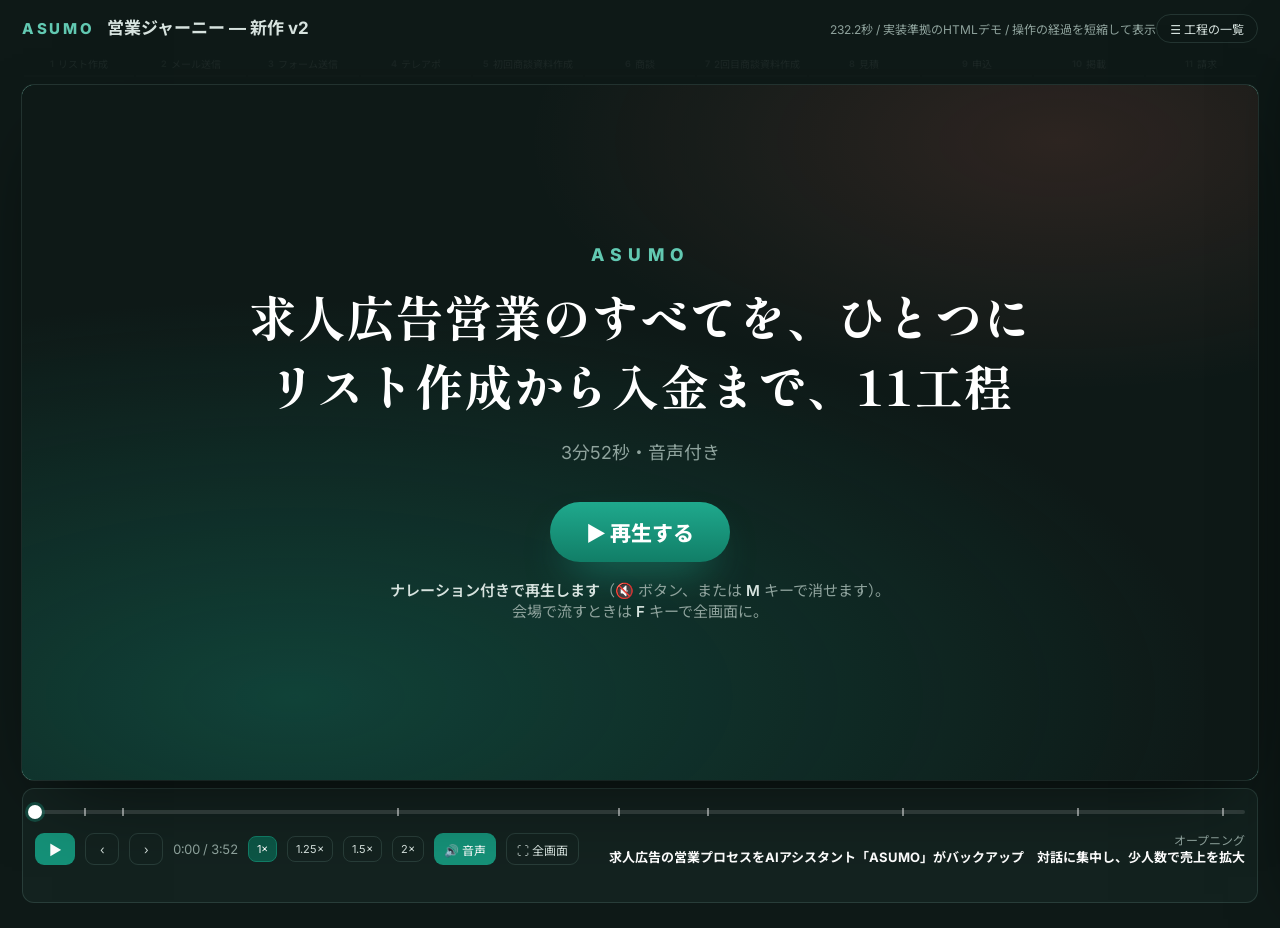
==== index.html @ 3d1498df "feat: 既存版を保全してASUMO動画v2確認版を新規作成" ====
<!doctype html>
<html lang="ja">
<meta charset="utf-8"/>
<meta content="width=device-width,initial-scale=1" name="viewport"/><title>ASUMO 営業ジャーニー — 新作 v2</title>
<link href="https://fonts.googleapis.com" rel="preconnect"/>
<link href="https://fonts.googleapis.com/css2?family=Inter:wght@400;500;600;700;800&amp;family=Noto+Sans+JP:wght@400;500;700;800&amp;family=Shippori+Mincho+B1:wght@800&amp;display=swap" rel="stylesheet"/>
<style>
  /* ============================================================
     ASUMO 営業ジャーニー — 疑似動画（実機UI準拠版）
     アプリ枠は本体 app/globals.css の最終カスケード値をそのまま使う。
     設計サイズ 1440×810（実機スクショと同じ横幅）を表示幅に拡縮する。
     ============================================================ */
  :root{
    --em-900:#0A4739;--em-800:#0C5646;--em-700:#0E6A56;--em-600:#117E67;--em-500:#159178;--em-400:#1FA98D;--em-300:#62C9B2;--em-200:#A8E0D3;--em-100:#D8EFE8;--em-50:#F0F8F5;
    --co-700:#D9503F;--co-500:#FF6F61;--co-400:#FF8878;--co-200:#FFC9C1;--co-50:#FFF3F1;
    --n-0:#fff;--n-25:#FBFCFC;--n-50:#F2F5F5;--n-100:#EBEFEF;--n-200:#DFE5E5;--n-300:#C8D2D1;--n-400:#93A0A0;--n-600:#566360;--n-800:#2A3634;--n-900:#1B2726;
    --bg:var(--n-50);--panel:#fff;--text:var(--n-900);--muted:var(--n-600);--primary:#117E67;--success:#159178;--danger:#E5484D;--warn:#D9822B;--navy:#0C5646;--accent:#FF6F61;
    --hairline:rgba(28,48,44,.09);--hairline-soft:rgba(28,48,44,.055);
    --e1:0 1px 2px rgba(28,48,44,.045),0 4px 12px -6px rgba(28,48,44,.08);
    --theater:#0E1917;--theater-2:#13221F;--theater-line:rgba(168,224,211,.14);--theater-text:#D7E3DF;--theater-muted:#8FA39D;
    --ui:"Inter","Noto Sans JP","Hiragino Kaku Gothic ProN",system-ui,sans-serif;
    --min:"Shippori Mincho B1","Hiragino Mincho ProN","Yu Mincho",serif;
    --ease:cubic-bezier(.22,1,.36,1);
  }
  *{box-sizing:border-box}
  body{margin:0;background:var(--theater);color:var(--theater-text);font-family:var(--ui);font-size:14px;line-height:1.6;-webkit-font-smoothing:antialiased}
  button{font-family:inherit}
  :focus-visible{outline:2px solid var(--em-300);outline-offset:2px}

  /* ---------- page chrome (theater) ---------- */
  .wrap{max-width:1640px;margin:0 auto;padding:14px 22px 26px;display:grid;gap:10px}
  .masthead{display:flex;align-items:center;justify-content:space-between;gap:16px;flex-wrap:wrap}
  .brand{display:flex;align-items:baseline;gap:12px}
  .brand .logo{font-weight:800;letter-spacing:.18em;font-size:15px;color:var(--em-300)}
  .brand h1{margin:0;font-size:17px;font-weight:700;color:var(--theater-text)}
  .masthead .meta{font-size:12px;color:var(--theater-muted)}
  .masthead .meta b{color:var(--theater-text);font-weight:500}
  .player{display:block}
  .stage-wrap{display:grid;gap:8px}
  .ghostbtn{background:transparent;border:1px solid var(--theater-line);color:var(--theater-text);border-radius:999px;padding:5px 13px;font-size:12px;cursor:pointer;font-family:inherit}
  .ghostbtn:hover{background:rgba(255,255,255,.06)}
  .stage{position:relative;aspect-ratio:16/9;background:var(--n-50);border-radius:12px;overflow:hidden;box-shadow:0 30px 80px -30px rgba(0,0,0,.7),0 0 0 1px var(--theater-line)}
  .frame{position:absolute;left:0;top:0;width:1440px;height:810px;transform-origin:0 0;background:var(--n-50);font-size:14px;line-height:1.75;letter-spacing:.008em;color:var(--text)}
  .frame .app{position:absolute;inset:0;display:flex;transition:opacity .5s var(--ease),filter .5s var(--ease)}
  .stage.cinema .app{opacity:0;filter:blur(6px)}

  /* ---------- 工程リボン（演出用・アプリ外） ---------- */
  .ribbon{display:flex;gap:2px;padding:0 2px;opacity:.62;transition:opacity .6s var(--ease)}
  .ribbon.dim{opacity:.1}
  .ribbon .step{flex:1 1 0;display:flex;align-items:center;justify-content:center;gap:4px;font-size:10px;color:var(--theater-muted);border-bottom:2px solid var(--theater-line);padding:3px 0;white-space:nowrap;overflow:hidden;transition:color .4s,border-color .4s}
  .ribbon .step i{font-style:normal;font-weight:700;font-size:9px;opacity:.7}
  .ribbon .step.done{color:var(--em-200);border-color:var(--em-400)}
  .ribbon .step.now{color:#fff;border-color:var(--co-500);font-weight:700}
  .ribbon .step.now i{color:var(--co-200);opacity:1}

  /* ---------- Sidebar（本体 .sidebar 相当） ---------- */
  .sidebar{width:248px;flex:none;height:810px;overflow:hidden;color:rgba(255,255,255,.88);background:linear-gradient(168deg,var(--em-400) 0%,var(--em-500) 44%,var(--em-700) 100%);padding-bottom:24px}
  .sb-brand{display:flex;align-items:center;gap:10px;padding:18px 18px 14px;background:var(--em-400);border-bottom:1px solid rgba(255,255,255,.18);box-shadow:0 8px 16px -12px rgba(10,71,57,.6)}
  .sb-logo{width:34px;height:34px;border-radius:11px;display:inline-flex;align-items:center;justify-content:center;background:rgba(255,255,255,.22);color:#fff;font-size:17px;box-shadow:inset 0 1px 0 rgba(255,255,255,.4)}
  .sb-title{font-size:14px;font-weight:800;letter-spacing:.07em;color:#fff}
  .sb-collapse{margin-left:auto;width:24px;height:24px;border-radius:6px;background:rgba(255,255,255,.2);color:#fff;font-size:14px;display:grid;place-items:center}
  .sb-user-box{display:flex;flex-direction:column;gap:4px;padding:8px 14px 4px;color:#fff}
  .sb-user-row{display:flex;align-items:center;gap:6px}
  .sb-user-sel{flex:1;background:rgba(255,255,255,.18);color:#fff;border-radius:6px;padding:4px 6px;font-size:12px;display:flex;justify-content:space-between}
  .sb-role{font-size:9.5px;font-weight:700;padding:2px 6px;border-radius:999px;background:rgba(255,255,255,.22);color:#fff}
  .sb-role.manager{background:var(--co-500)}
  .sb-user-mail{font-size:10.5px;color:rgba(255,255,255,.8);opacity:.85;display:flex;align-items:center;gap:5px;white-space:nowrap;overflow:hidden;text-overflow:ellipsis}
  .sb-user-dot{width:6px;height:6px;border-radius:999px;background:#fff;box-shadow:0 0 8px rgba(255,255,255,.8);flex:none}
  .sb-nav{padding:8px 10px}
  .sb-cat{display:flex;align-items:center;gap:8px;margin:14px 10px 2px;font-size:10px;font-weight:800;letter-spacing:.18em;color:#8ea6c6}
  .sb-cat::after{content:"";flex:1;height:1px;background:rgba(255,255,255,.12)}
  .sb-group-title{display:flex;align-items:center;gap:6px;padding:8px 10px 5px;font-size:9.5px;letter-spacing:.2em;color:rgba(255,255,255,.55);font-weight:700}
  .sb-item{display:flex;align-items:center;gap:11px;padding:9px 12px;border-radius:10px;font-size:12.5px;font-weight:500;color:rgba(255,255,255,.9);transition:background .25s,color .25s}
  .sb-item.active{background:#fff;color:var(--em-700);font-weight:700;box-shadow:0 5px 14px -7px rgba(10,71,57,.4)}
  .sb-ico{width:20px;height:20px;display:inline-flex;align-items:center;justify-content:center;color:rgba(255,255,255,.92)}
  .sb-ico svg{width:18px;height:18px;display:block}
  .sb-item.active .sb-ico{color:var(--em-500)}
  .sb-label{flex:1;white-space:nowrap}
  .sb-step{min-width:17px;height:17px;padding:0 4px;border-radius:999px;display:inline-flex;align-items:center;justify-content:center;font-size:9.5px;font-weight:700;background:rgba(255,255,255,.2);color:#fff}
  .sb-item.active .sb-step{background:var(--co-50);color:var(--co-700)}

  /* ---------- main / container ---------- */
  .app-main{flex:1;min-width:0;position:relative;overflow:hidden;height:810px}
  .container{max-width:1200px;margin:0 auto;padding:26px 16px 60px}
  .scene{position:absolute;inset:0;opacity:0;pointer-events:none;transform:scale(1.012);transition:opacity .6s var(--ease),transform .9s var(--ease)}
  .scene.on{opacity:1;transform:none}
  .scene .page{will-change:transform;transition:transform .15s linear}
  .cue{opacity:0;transform:translateY(5px);transition:opacity .4s var(--ease),transform .4s var(--ease)}
  .cue.in{opacity:1;transform:none}
  .cue.gone{opacity:0;transform:translateY(-4px)}
  .show{display:none!important}.show.in{display:revert!important}

  .page-head{margin:4px 0 16px;position:relative;padding-bottom:12px}
  .page-head h1{font-size:24px;font-weight:800;letter-spacing:-.03em;line-height:1.35;color:var(--n-900);margin:0 0 4px}
  .page-head .meta{font-size:12px;color:var(--muted)}
  .page-head::after{content:"";position:absolute;left:0;bottom:0;width:36px;height:3px;border-radius:3px;background:linear-gradient(90deg,var(--em-500),var(--co-500))}
  .flow-strip{display:flex;align-items:center;gap:10px;margin-top:8px;padding:6px 10px;font-size:12px;background:linear-gradient(120deg,var(--em-50),var(--n-0));border-radius:14px;box-shadow:var(--e1)}
  .flow-pos{color:var(--em-700);font-weight:700}.flow-pos b{font-size:14px}.flow-tot{color:var(--muted);font-weight:600}
  .flow-links{margin-left:auto;display:inline-flex;gap:8px}
  .flow-link{padding:4px 10px;border-radius:999px;background:#fff;border:1px solid var(--n-200);color:var(--em-700);font-weight:600}
  .flow-link.next{background:var(--em-500);border-color:transparent;color:#fff;box-shadow:0 3px 9px -4px rgba(21,145,120,.4)}
  .flow-link.disabled{background:transparent;border-color:transparent;color:var(--muted);font-weight:500}
  .page-head.fit{display:flex;flex-wrap:wrap;align-items:baseline;gap:2px 12px;margin:0 0 8px}
  .page-head.fit h1{margin:0}.page-head.fit .flow-strip{flex:1 1 auto;margin:0 0 0 auto;padding:3px 10px}

  .panel{background:#fff;border-radius:18px;padding:22px;margin-bottom:16px;box-shadow:var(--e1);position:relative}
  .panel.p0{padding:0;overflow:hidden}
  .panel.disabled{opacity:.45}
  .panel h2{font-size:15px;font-weight:700;margin:0 0 12px;padding:8px 12px;color:var(--navy);background:linear-gradient(90deg,#dde9f4 0%,#e9f1f8 45%,#f7fafd 100%);border-left:4px solid var(--navy);border-radius:4px;position:relative}
  .panel h2::before{content:"";position:absolute;left:-22px;top:.35em;width:3px;height:1.15em;background:linear-gradient(180deg,var(--em-400),var(--em-600));border-radius:0 3px 3px 0}
  .panel h3{font-size:13px;font-weight:700;margin:0 0 10px;padding:6px 10px;color:var(--navy);background:#eef4fa;border-left:3px solid var(--navy);border-radius:3px}
  .panel-step{display:inline-flex;align-items:center;justify-content:center;width:20px;height:20px;margin-right:7px;border-radius:999px;background:var(--navy);color:#fff;font-size:11px;font-weight:800}
  .h2row{display:flex;align-items:center;gap:10px}.h2row h2{flex:1;margin-bottom:0}
  .row{display:flex;gap:10px;flex-wrap:wrap;align-items:center}
  .field{margin-bottom:12px}
  label{font-size:12px;color:var(--n-600);display:block;margin-bottom:3px;font-weight:600;letter-spacing:.015em}
  /* .sel は「セレクトボックスの見た目」。表の選択行も class="sel" を使うため、
     tr を外さないと display:flex が行に当たり、表組みが崩れて列が縦書きになる。
     行の強調は下の .tbl tr.sel td が持っている。 */
  .inp,.sel:not(tr),.ta{font-size:13px;padding:9px 12px;border-radius:10px;background:var(--n-50);color:var(--text);box-shadow:inset 0 0 0 1px var(--hairline);min-height:38px;display:flex;align-items:center;gap:6px}
  .sel:not(tr)::after{content:"⌄";margin-left:auto;color:var(--n-600);font-size:14px;line-height:1}
  .ta{align-items:flex-start;white-space:pre-wrap;line-height:1.6}
  .ph{color:var(--n-400)}
  .btn{display:inline-flex;align-items:center;gap:6px;border-radius:10px;padding:9px 17px;font-size:13px;font-weight:700;letter-spacing:.02em;line-height:1.45;background:linear-gradient(180deg,#1FA98D 0%,#159178 100%);color:#fff;box-shadow:0 2px 5px -2px rgba(21,145,120,.35),inset 0 1px 0 rgba(255,255,255,.2);position:relative;white-space:nowrap;border:1px solid transparent;transition:transform .2s}
  .btn.secondary{background:#fff;color:var(--n-800);border-color:var(--n-200);box-shadow:var(--e1)}
  .btn.success{background:linear-gradient(180deg,var(--em-400),var(--em-500))}
  .btn.danger{background:linear-gradient(180deg,#F05B60,#E5484D)}
  .btn.sm{padding:6px 12px;font-size:12px;border-radius:8px}
  .btn.click{transform:scale(.97)}
  .btn.click::after{content:"";position:absolute;inset:-6px;border-radius:14px;border:2px solid var(--co-500);animation:ring .6s var(--ease) forwards}
  @keyframes ring{from{opacity:1;transform:scale(.92)}to{opacity:0;transform:scale(1.12)}}
  /* このファイルには DOCTYPE が無く、ブラウザは quirks モードで描画する。
     quirks では <table> が祖先の color / font-family を継承しないため、表の文字だけが
     body（＝プレイヤーの暗色）の色 #D7E3DF になり、白いパネルの上でほぼ読めなかった。
     DOCTYPE を足すと寸法の詰め方が全部変わるので、表側で明示的に受け直す。 */
  .tbl{width:100%;border-collapse:collapse;font-size:12.5px;color:var(--text);font-family:inherit}
  .tbl th,.tbl td{border-bottom:1px solid var(--hairline-soft);padding:11px 13px;text-align:left;vertical-align:top}
  .tbl th{font-size:10.5px;font-weight:700;letter-spacing:.1em;color:var(--n-400);background:rgba(251,252,252,.88);box-shadow:inset 0 -1px 0 var(--hairline)}
  .tbl tr.sel td{background:var(--em-100);box-shadow:inset 3px 0 0 var(--em-500)}
  .tbl .r{text-align:right}
  /* 実画面(app/globals.css)の .tbl-scroll と同じ。対象は数百〜数千社あるので、
     表だけを枠内で切って右のパネルを押し出さない。見出しは sticky で残る。 */
  .tbl-scroll{max-height:420px;overflow:hidden;border:1px solid var(--n-200);border-radius:8px}
  .tbl-scroll .tbl th{box-shadow:inset 0 -1px 0 var(--n-200)}
  /* 行の登場演出は透明度だけにする。tr に transform が載ると、overflow を持つ
     この枠の中では行が包含ブロックになり、表のレイアウトが崩れて縦書きになる。 */
  .tbl-scroll tr.cue{transform:none}
  .tbl a{color:var(--em-700);text-decoration:none}
  .pill{display:inline-block;padding:3px 12px;border-radius:999px;font-size:11px;font-weight:600;letter-spacing:.02em;white-space:nowrap}
  .pill.pending{background:#FEF4E8;color:var(--warn)}.pill.in_progress{background:var(--em-50);color:var(--em-700)}.pill.done{background:var(--em-100);color:var(--em-800)}.pill.skip{background:var(--n-100);color:var(--n-600)}.pill.error{background:#FDECEC;color:var(--danger)}.pill.am{background:var(--co-50);color:var(--co-700)}.pill.pm{background:var(--em-50);color:var(--em-700)}
  .banner{border-radius:14px;padding:13px 17px;margin-bottom:14px;font-size:13px;box-shadow:var(--e1)}
  .banner.info{background:var(--em-50);color:var(--em-800)}.banner.ok{background:var(--em-100);color:var(--em-900)}.banner.warn{background:#FEF4E8;color:#9A5B12}.banner.error{background:#FDECEC;color:#B4262B}
  .tabs{display:flex;gap:2px;border-bottom:1px solid var(--hairline);margin-bottom:14px}
  .tab{padding:9px 16px;font-size:13px;font-weight:600;color:var(--muted);position:relative;border-radius:10px 10px 0 0}
  .tab.active{color:var(--em-800)}.tab.active::after{content:"";position:absolute;left:12px;right:12px;bottom:-1px;height:3px;border-radius:3px;background:linear-gradient(90deg,var(--em-400),var(--em-300))}
  .grid{display:grid;grid-template-columns:repeat(auto-fit,minmax(230px,1fr));gap:14px;margin-bottom:16px}
  .grid2{display:grid;grid-template-columns:1fr 1fr;gap:10px}.grid3{display:grid;grid-template-columns:1fr 1fr 1fr;gap:12px}
  .iss-card{background:#fff;border-left:4px solid var(--navy);border-radius:14px;padding:14px 16px;box-shadow:var(--e1)}
  .iss-title{font-size:12px;color:var(--muted)}.iss-num{font-size:26px;font-weight:800;color:var(--navy);font-variant-numeric:tabular-nums;line-height:1.2}.iss-num span{font-size:12px;color:var(--muted);font-weight:500}
  .small{font-size:12px}.muted{color:var(--muted)}.tiny{font-size:11.5px}.mono{font-family:ui-monospace,SFMono-Regular,Menlo,monospace;font-size:12px}.tnum{font-variant-numeric:tabular-nums}
  .scope{display:inline-flex;gap:8px;font-size:12px;align-items:center}
  .radio{width:12px;height:12px;border-radius:50%;border:1.5px solid var(--n-400);display:inline-block;vertical-align:-1px;margin-right:3px}.radio.on{border:4px solid var(--em-600)}
  .chk{width:13px;height:13px;border-radius:3px;border:1.5px solid var(--n-400);display:inline-block;vertical-align:-2px;margin-right:4px;background:#fff}.chk.on{background:var(--em-600);border-color:var(--em-600);position:relative}.chk.on::after{content:"✓";color:#fff;font-size:9px;position:absolute;left:2px;top:-3px}
  .type::after{content:"";display:inline-block;width:1px;height:1em;background:var(--em-600);margin-left:1px;vertical-align:-2px;animation:blink 1s steps(1) infinite}.type.done::after{display:none}
  @keyframes blink{50%{opacity:0}}
  .toast{position:absolute;top:16px;left:50%;transform:translateX(-50%);z-index:20;width:min(680px,90%)}
  .toast .banner{box-shadow:0 8px 24px rgba(0,0,0,.18);font-size:14px;padding:12px 16px;margin:0}
  .empty-hint-link{color:var(--em-700);font-weight:700}
  /* FilterShell（app/components/filters.tsx）の行・チップ */
  .flt-row{display:flex;align-items:center;gap:8px;flex-wrap:wrap;padding:9px 0;border-bottom:1px dashed var(--n-200);font-size:12.5px}
  .flt-row:last-of-type{border-bottom:0}
  .flt-lab{font-weight:700;margin-right:4px}
  .flt-chip{display:inline-flex;align-items:center;gap:4px;padding:4px 12px;border-radius:999px;border:1px solid var(--n-200);background:#fff;font-size:12.5px;font-weight:700}
  .flt-chip .muted{font-weight:500}
  .flt-chip.on{background:var(--em-100);border-color:var(--em-300);color:var(--em-800)}

  /* ---------- テレアポ cockpit（本体 .tcpit 相当） ---------- */
  .teleapo-rail{display:flex;flex-wrap:wrap;gap:8px;margin-bottom:10px;align-items:center}
  .rail-panel{background:#fff;border-radius:18px;padding:9px 14px;box-shadow:var(--e1);flex:1 1 360px;font-size:13px;font-weight:700;display:flex;align-items:center;gap:8px}
  .rail-panel.open{flex:1 1 100%;display:block}
  .rail-panel.hot{box-shadow:0 0 0 1.5px var(--co-200),var(--e1)}
  .teleapo-tools{display:flex;flex-wrap:wrap;gap:6px 20px;margin:8px 0 10px;font-size:12px;align-items:center;font-weight:500}
  .listbox{border:1px solid var(--n-200);border-radius:8px;overflow:hidden}
  .tcpit{--panel-2:#f7f9fc;--panel-3:#eef2f8;--border:#e2e6ee;--border-strong:#cdd4e2;--muted-2:#8b93a3;--tprimary:#2563eb;--tsuccess:#059669;--tdanger:#dc2626;--tnavy:#003566;--taccent:#ff6b35;font-size:13px;color:#1e2430}
  .tcpit .app-shell{border-radius:14px;border:1px solid var(--border);box-shadow:0 1px 2px rgba(16,32,64,.06),0 10px 26px rgba(16,32,64,.07);overflow:hidden;background:#fff}
  .app-bar{padding:9px 14px;background:var(--panel-2);font-size:12px;color:var(--muted-2);display:flex;align-items:center;gap:8px}
  .app-bar .dot{width:9px;height:9px;border-radius:50%;background:var(--border-strong)}
  .app-bar .path{margin-left:6px}.app-bar .modehint{margin-left:auto}
  .switch{display:inline-flex;background:var(--panel-3);padding:3px;border-radius:999px;gap:2px}
  .switch span{padding:4px 12px;border-radius:999px;font-weight:700;font-size:12px;color:var(--muted-2)}
  .switch span.on{background:#fff;color:var(--tnavy);box-shadow:0 1px 3px rgba(16,32,64,.15)}
  .app-body{padding:12px}
  /* 企業ごとの切り口は、中央の列を十分に確保して1画面で読めるようにする。 */
  .cockpit{display:grid;grid-template-columns:270px minmax(0,1fr) 310px;gap:12px;align-items:start}
  .blk{border-radius:11px;border:1px solid var(--border);background:#fff;overflow:hidden}
  .blk.in{background:color-mix(in srgb,var(--taccent) 5%,#fff);border-color:color-mix(in srgb,var(--taccent) 22%,#fff)}
  .blk-h{display:flex;align-items:center;gap:8px;padding:9px 11px;font-size:11.5px;font-weight:700;text-transform:uppercase;letter-spacing:.03em;border-bottom:1px solid var(--border)}
  .blk-h .rail{width:4px;height:14px;background:var(--tnavy);border-radius:2px}.blk.in .blk-h .rail{background:var(--taccent)}
  .blk-h .sp{margin-left:auto;font-weight:500;color:var(--muted-2);text-transform:none;letter-spacing:0}
  .blk-b{padding:11px}
  .co-name h3{margin:0;font-size:17px;font-weight:800;display:inline}
  .linkbtn{color:var(--em-700);font-weight:600;font-size:11.5px;background:none;border:1px solid var(--border);border-radius:6px;padding:1px 6px}
  .cat-pill{display:inline-block;padding:2px 9px;border-radius:999px;font-size:11px;font-weight:700;background:#e6eef6;color:var(--tnavy);margin:2px 3px 2px 0}
  .cat-pill.sub{background:var(--panel-3);color:#1e2430;font-weight:500}
  .co-person{margin:8px 0;padding:8px 10px;background:var(--panel-2);border-left:3px solid var(--tnavy);border-radius:0 7px 7px 0;font-size:12px;display:grid;grid-template-columns:auto 1fr;gap:2px 10px;align-items:baseline}
  .co-person .who{font-size:22px;font-weight:800}
  .hotset{display:flex;flex-wrap:wrap;gap:4px;margin:6px 0}
  .hot{border:1px solid #f4c9a8;background:#fff6ee;color:#b45309;border-radius:999px;padding:2px 9px;font-size:11px;font-weight:700}
  .dial-row{display:flex;flex-wrap:wrap;align-items:center;gap:6px;margin-top:8px}
  .dial-num{font-size:15px;font-weight:700;font-variant-numeric:tabular-nums}
  .btn.call{background:linear-gradient(180deg,var(--co-400),var(--co-500));box-shadow:0 8px 22px -10px rgba(255,111,97,.28);padding:7px 12px;font-size:12.5px}
  .tabbar{display:flex;gap:2px;background:var(--panel-2);border-bottom:1px solid var(--border);padding:0 6px;overflow-x:auto;overflow-y:hidden;scrollbar-width:none}
  .tabbar .t{padding:8px 10px;font-size:12px;font-weight:700;color:var(--muted-2);border-bottom:2px solid transparent;white-space:nowrap;display:flex;gap:4px;align-items:center}
  .tabbar .t.on{color:var(--tnavy);border-color:var(--tnavy)}
  .tabbar .n{background:var(--panel-3);border-radius:999px;padding:0 6px;font-size:10px}
  .tab-panel{padding:11px}
  .tab-sub{font-size:11px;color:var(--muted-2);display:flex;gap:8px;align-items:center;margin-bottom:8px}.tab-sub .sp{margin-left:auto}
  .badge-src{font-size:10.5px;font-weight:700;padding:2px 8px;border-radius:999px;background:var(--panel-3)}.badge-src.intent-on{background:#e6eef6;color:var(--tnavy)}
  .rs-hook{background:var(--em-50);border-left:3px solid var(--em-500);border-radius:0 7px 7px 0;padding:8px 10px;margin-bottom:10px}
  .rs-hook-h{font-size:11px;font-weight:700;color:var(--em-800);display:flex;justify-content:space-between}
  .rs-sec{margin-top:10px}.rs-sec-h{font-size:11px;font-weight:700;color:var(--muted-2);letter-spacing:.04em;display:flex;gap:8px;margin-bottom:4px}.rs-sec-h .sp{margin-left:auto;font-weight:500}
  .recruit-grid{display:grid;grid-template-columns:1fr 1fr;gap:6px;font-size:11.5px}
  .recruit-item{background:var(--panel-2);border-radius:7px;padding:6px 8px}
  .recruit-item .l{font-size:10px;color:var(--muted-2);display:flex;gap:4px;align-items:center}
  .recruit-mark{font-size:10px;padding:0 6px;border-radius:999px;font-weight:700}
  .recruit-mark-ok{background:#dcfce7;color:#15803d}.recruit-mark-est{background:#fef3c7;color:#a16207}.recruit-mark-na{background:#fee2e2;color:#b91c1c}
  .rs-issues{margin:0;padding-left:18px;font-size:12px}
  .intent-why{background:var(--panel-2);border-left:3px solid var(--tnavy);border-radius:0 7px 7px 0;padding:8px 10px;margin:8px 0;font-size:12px}
  .iw-inf{color:#b45309;font-weight:700;font-size:11px}
  .phase{margin:10px 0}.phase .ph-h{font-size:11px;font-weight:700;color:var(--tnavy);display:flex;gap:6px;align-items:center}
  .ph-mark{font-size:10px;background:#e6eef6;color:var(--tnavy);border-radius:999px;padding:0 6px}
  .phase .sc{font-size:12.5px;line-height:1.6;margin-top:2px}
  .sc-intent{border-left:3px solid var(--tnavy);padding-left:8px}
  .f label{font-size:11px;color:var(--muted-2);font-weight:600;margin-bottom:2px}
  .memo-big .ta{min-height:120px;font-size:13px;line-height:1.55;background:#fff;box-shadow:inset 0 0 0 1px var(--border)}
  .auto{border:1px dashed color-mix(in srgb,var(--tprimary) 45%,#fff);background:color-mix(in srgb,var(--tprimary) 6%,#fff);border-radius:9px;padding:8px 10px;margin:8px 0}
  .auto-h{font-size:11px;font-weight:700;color:var(--tprimary);display:flex;gap:8px;align-items:center}
  .auto-h .live{color:var(--tsuccess);font-weight:500;margin-left:auto}.auto-h .live::before{content:"";display:inline-block;width:6px;height:6px;border-radius:50%;background:var(--tsuccess);margin-right:4px}
  .kv2{display:grid;grid-template-columns:auto 1fr;gap:1px 10px;font-size:12px;margin:6px 0 0}.kv2 dt{color:var(--muted-2)}.kv2 dd{margin:0;font-weight:500}
  .note{font-size:11px;color:var(--muted-2);margin-top:4px}
  .seclab{font-size:10.5px;font-weight:700;color:var(--muted-2);text-transform:uppercase;letter-spacing:.04em;margin:10px 0 4px}.seclab span{font-weight:400;text-transform:none}
  .pickset{display:flex;flex-wrap:wrap;gap:5px}
  .pick{font-size:11.5px;padding:2px 9px;border-radius:999px;border:1px solid var(--border-strong);background:#fff;transition:all .25s}
  .pick::before{content:"☐ "}.pick.on::before{content:"☑ "}
  .pick.on{background:color-mix(in srgb,var(--taccent) 14%,#fff);border-color:color-mix(in srgb,var(--taccent) 50%,#fff);color:#b4441f;font-weight:700}
  .in-foot{padding-top:8px;margin-top:6px;border-top:1px solid var(--border)}
  .results{display:grid;grid-template-columns:repeat(3,1fr);gap:6px}
  .res{font-size:12px;font-weight:600;border-radius:8px;padding:8px 6px;text-align:center;border:1px solid var(--border-strong);background:#fff;color:#1e2430;position:relative;transition:transform .2s}
  .res.win{color:var(--tsuccess);border-color:var(--tsuccess);background:color-mix(in srgb,var(--tsuccess) 12%,#fff);font-weight:700}
  .res.neg{color:var(--tdanger);border-color:color-mix(in srgb,var(--tdanger) 40%,#fff)}
  .res.keep{color:var(--tprimary);border-color:color-mix(in srgb,var(--tprimary) 45%,#fff);background:color-mix(in srgb,var(--tprimary) 8%,#fff)}
  .res.click{transform:scale(.96)}.res.click::after{content:"";position:absolute;inset:-5px;border-radius:12px;border:2px solid var(--co-500);animation:ring .6s var(--ease) forwards}
  .hear-sec{margin-top:10px}.hear-sec .hh{font-size:11.5px;font-weight:700}.hear-sec .hs{font-size:10.5px;color:var(--muted-2);margin-bottom:6px}
  .hf{margin-bottom:6px}.hf label{font-size:11px;color:var(--muted-2);font-weight:600}.hf .rq{color:var(--tdanger)}
  .hf .v{font-size:12.5px;background:#fff;box-shadow:inset 0 0 0 1px var(--border);border-radius:7px;padding:5px 8px;min-height:28px}
  .fhint{font-size:10.5px;color:var(--muted-2)}
  .savebar{display:flex;gap:6px;flex-wrap:wrap;align-items:center;margin-top:8px}
  .callcount{position:absolute;right:16px;bottom:16px;background:#fff;border-radius:999px;padding:7px 13px;box-shadow:0 4px 14px rgba(16,32,64,.16);font-size:12px;display:flex;gap:8px;align-items:center;z-index:5}
  .callcount .v{font-size:16px;font-weight:800;font-variant-numeric:tabular-nums}.callcount .v.ok{color:var(--tsuccess)}

  /* ---------- minutes2 ---------- */
  .m2-live{border-left:4px solid var(--accent)}.m2-live.on{border-left-color:var(--danger);background:#fffafa}
  .m2-live-head{display:flex;align-items:center;gap:10px;flex-wrap:wrap}
  .m2-live-title{font-size:15px;font-weight:700;margin:0}
  .m2-dot{width:10px;height:10px;border-radius:50%;background:var(--danger);animation:blink 1.2s steps(1) infinite}
  .m2-elapsed{font-size:22px;font-weight:800;font-variant-numeric:tabular-nums}
  .m2-meters{display:grid;grid-template-columns:64px 1fr;gap:4px 8px;max-width:420px;margin:10px 0;font-size:12px;align-items:center}
  .m2-meter{height:8px;border-radius:999px;background:var(--n-100);overflow:hidden}.m2-meter i{display:block;height:100%;background:var(--success);width:0}
  .m2-tx{max-height:120px;overflow:hidden;background:var(--n-25);border-radius:10px;padding:8px 10px;font-size:12px;margin-top:8px}
  .m2-line{display:flex;gap:8px;padding:2px 0}.m2-who{font-weight:700;flex:none;width:32px}.m2-who.us{color:var(--em-700)}.m2-who.them{color:#b45309}
  .m2-stats{display:grid;grid-template-columns:repeat(4,1fr);gap:14px;margin-bottom:16px}
  .m2-stat{background:#fff;border-radius:14px;padding:12px 14px;box-shadow:var(--e1);border-top:3px solid transparent}
  .m2-stat.todo{border-top-color:var(--warn)}.m2-stat.done{border-top-color:var(--em-500)}
  .m2-stat-num{font-size:22px;font-weight:800}.m2-stat-name{font-size:12px;color:var(--muted)}
  .m2-split{display:grid;grid-template-columns:1fr 1.25fr;gap:16px;align-items:start}
  .m2-group-head{display:flex;align-items:center;gap:6px;font-weight:700;font-size:13px;margin:6px 0}
  .badge{display:inline-flex;align-items:center;justify-content:center;min-width:22px;height:22px;padding:0 7px;border-radius:999px;font-size:11.5px;font-weight:700;color:#fff;background:linear-gradient(180deg,var(--em-400),var(--em-500))}
  .m2-item{display:grid;grid-template-columns:70px 1fr auto;gap:8px;padding:8px 10px;border-radius:10px;font-size:12.5px;align-items:center}
  .m2-item.sel{background:var(--em-50);box-shadow:inset 3px 0 0 var(--em-500)}
  .m2-item-co{font-weight:700}.m2-item-sub{font-size:11px;color:var(--muted)}
  .m2-detail-head{display:flex;align-items:center;gap:8px;flex-wrap:wrap}.m2-detail-co{font-size:16px;font-weight:800;margin:0}
  .m2-meta{font-size:11.5px;color:var(--muted);margin:4px 0 10px}
  .m2-sec{margin-top:10px}.m2-sec h3{font-size:12px;font-weight:700;color:var(--muted);letter-spacing:.04em;background:none;border:0;padding:0;margin:0 0 4px}
  .m2-sec ul{margin:0;padding-left:16px;font-size:13px}.m2-sec li{margin:2px 0}
  .m2-ev{font-size:10px;background:#eff6ff;color:#2563eb;border-radius:4px;padding:0 5px;margin-left:4px;font-family:var(--ui)}
  /* company360 */
  .cmp-head{background:linear-gradient(90deg,var(--em-800),var(--em-900));color:#fff;border-radius:14px;padding:16px 20px;display:flex;align-items:center;gap:10px;margin-bottom:16px;box-shadow:var(--e1)}
  .cmp-head-name{font-size:18px;font-weight:800;margin-right:6px}
  .cmp-chip{background:rgba(255,255,255,.16);border-radius:999px;padding:3px 10px;font-size:12px;font-weight:600}
  .pipe{display:flex;gap:4px;flex-wrap:wrap;margin:8px 0}
  .pipe-step{flex:1 1 0;min-width:52px;border-radius:8px;padding:5px 4px;text-align:center;font-size:10px;background:var(--n-100);color:var(--n-600);transition:background .3s,color .3s}
  .pipe-step .pipe-no{font-weight:800;font-size:11px;display:block}
  .pipe-step.done{background:var(--em-100);color:var(--em-800)}
  .pipe-step.now{background:var(--co-50);color:var(--co-700)}
  /* opening / ending */
  .scene.full{inset:0;left:0}
  .cinema-bg{position:absolute;inset:0;background:radial-gradient(120% 90% at 20% 90%,rgba(21,145,120,.35),transparent 60%),radial-gradient(70% 60% at 85% 10%,rgba(255,111,97,.14),transparent 60%),var(--theater)}
  .op{position:absolute;inset:0;padding:8% 9% 24%;display:flex;flex-direction:column;justify-content:center;gap:18px;color:var(--theater-text)}
  .op .eyebrow{font-size:14px;letter-spacing:.24em;color:var(--em-300);font-weight:500}
  .op .thesis{font-family:var(--min);font-weight:800;font-size:52px;line-height:1.35;color:#fff;margin:0;text-wrap:balance}
  .op .thesis em{font-style:normal;color:var(--em-300)}
  .op .persona{display:flex;align-items:center;gap:14px;margin-top:8px}
  .op .persona .av{width:46px;height:46px;border-radius:50%;background:var(--em-200);color:var(--em-900);font-weight:900;display:grid;place-items:center;font-size:18px}
  .op .persona .who{font-size:15px;line-height:1.5}.op .persona .who b{font-size:18px;color:#fff}.op .persona .who span{color:var(--theater-muted)}
  .op .logo{position:absolute;right:9%;top:12%;font-weight:800;letter-spacing:.3em;font-size:18px;color:var(--em-300)}
  .op .chapters{display:flex;gap:8px;flex-wrap:wrap;margin-top:10px}.op .chapters span{font-size:13px;padding:3px 11px;border:1px solid var(--theater-line);border-radius:999px;color:var(--theater-muted)}
  .end-thesis{position:absolute;inset:0;padding:8% 9% 26%;display:flex;flex-direction:column;align-items:center;justify-content:center;gap:22px;text-align:center;color:#fff}
  .end-thesis .mark{font-weight:800;letter-spacing:.42em;font-size:34px;color:var(--em-300);text-indent:.42em}
  .end-thesis .l{font-family:var(--min);font-weight:800;font-size:46px;line-height:1.45;margin:0;text-wrap:balance}.end-thesis .l em{font-style:normal;color:var(--em-300)}
  .end-thesis .s{font-size:16px;color:var(--theater-muted)}
  /* エンディングの11工程ボード（動画独自。本体の営業工程18とは別） */
  .end-board{position:absolute;inset:0;padding:9% 8% 24%;display:flex;flex-direction:column;align-items:center;justify-content:center;gap:22px;text-align:center;color:#fff}
  .end-board .eb-h{font-size:13px;letter-spacing:.24em;color:var(--em-300);font-weight:600}
  .end-board .eb-grid{display:flex;flex-wrap:wrap;justify-content:center;gap:10px 12px;width:min(1120px,92%)}
  .end-board .eb{display:flex;align-items:center;gap:9px;padding:11px 13px;border:1px solid var(--theater-line);border-radius:12px;
    background:rgba(255,255,255,.05);color:var(--theater-text);font-size:13px;font-weight:600;white-space:nowrap}
  .end-board .eb i{font-style:normal;font-weight:800;font-size:11px;width:20px;height:20px;flex:0 0 20px;border-radius:50%;
    display:grid;place-items:center;background:rgba(255,255,255,.12);color:var(--em-300);font-variant-numeric:tabular-nums}
  .end-board .eb.talk{background:var(--em-600);border-color:var(--em-400);color:#fff}
  .end-board .eb.talk i{background:#fff;color:var(--em-800)}
  .end-board .eb-note{font-size:15px;color:var(--theater-muted)}
  .end-board .eb-note b{color:var(--em-300)}
  /* エンディングのタイトルコール。.cue が .in になった瞬間に走り出す（時刻はエンジン側が持つ） */
  .end-title{position:absolute;inset:0;display:flex;flex-direction:column;align-items:center;justify-content:center;text-align:center;color:#fff;overflow:hidden}
  .end-title .et-halo{position:absolute;left:50%;top:50%;width:1180px;height:600px;opacity:0;pointer-events:none;
    transform:translate(-50%,-50%) scale(.55);filter:blur(4px);
    background:radial-gradient(50% 50% at 50% 50%,rgba(31,169,141,.55),rgba(21,145,120,.14) 46%,transparent 72%)}
  .end-title.in .et-halo{animation:et-halo 2.8s cubic-bezier(.16,.84,.28,1) forwards}
  @keyframes et-halo{0%{opacity:0;transform:translate(-50%,-50%) scale(.55)}38%{opacity:1;transform:translate(-50%,-50%) scale(1.02)}100%{opacity:.7;transform:translate(-50%,-50%) scale(1.14)}}
  .end-title .et-flash{position:absolute;inset:0;background:#fff;opacity:0;pointer-events:none;mix-blend-mode:screen}
  .end-title.in .et-flash{animation:et-flash .62s ease-out forwards}
  @keyframes et-flash{0%{opacity:.2}100%{opacity:0}}
  .end-title .et-word{position:relative;display:flex;margin-left:.17em;font-weight:900;font-size:112px;line-height:1.06;letter-spacing:.17em}
  .end-title .et-word span{display:inline-block;opacity:0;transform:translateY(30px) scale(1.16);filter:blur(12px);
    background:linear-gradient(180deg,#FFFFFF 0%,#E4F5EF 44%,#7CD2BC 100%);-webkit-background-clip:text;background-clip:text;color:transparent;
    -webkit-text-fill-color:transparent;will-change:transform,opacity,filter}
  .end-title.in .et-word span{animation:et-letter .92s cubic-bezier(.16,.84,.28,1) forwards;animation-delay:calc(var(--i) * .075s)}
  @keyframes et-letter{60%{filter:blur(0)}100%{opacity:1;transform:none;filter:blur(0)}}
  .end-title .et-shine{position:absolute;left:0;top:0;font:inherit;font-weight:900;letter-spacing:inherit;white-space:pre;opacity:0;pointer-events:none;
    background:linear-gradient(104deg,transparent 41%,rgba(255,255,255,.95) 50%,transparent 59%);background-size:300% 100%;background-position:-90% 0;
    -webkit-background-clip:text;background-clip:text;color:transparent;-webkit-text-fill-color:transparent}
  .end-title.in .et-shine{animation:et-shine 1.6s cubic-bezier(.3,.7,.2,1) .95s forwards}
  @keyframes et-shine{0%{opacity:0;background-position:-90% 0}16%{opacity:1}100%{opacity:0;background-position:200% 0}}
  .end-title .et-rule{height:1px;width:0;margin:30px 0 20px;opacity:0;background:linear-gradient(90deg,transparent,var(--em-300),transparent)}
  .end-title.in .et-rule{animation:et-rule 1.15s cubic-bezier(.16,.84,.28,1) .8s forwards}
  @keyframes et-rule{to{width:min(640px,64%);opacity:1}}
  .end-title .et-sub{font-size:15.5px;color:rgba(224,238,233,.9);letter-spacing:.02em;opacity:0;transform:translateY(9px)}
  .end-title.in .et-sub{animation:et-sub .85s cubic-bezier(.16,.84,.28,1) 1.1s forwards}
  @keyframes et-sub{to{opacity:1;transform:none}}
  /* ===== オープニングのタイトルシークエンス =====
     光の筋が横に開き、その割れ目から文字が立ち上がる。エンディング（.end-title）とは
     入りを変えてある——同じ入りにすると、最後の一枚が「もう見た絵」になる。 */
  .cinema-bg.op-bg{transform-origin:50% 45%}
  .scene.on .cinema-bg.op-bg{animation:ot-bg 7s linear forwards}
  @keyframes ot-bg{from{transform:scale(1.06)}to{transform:scale(1)}}
  .op-title{position:absolute;inset:0;display:flex;flex-direction:column;align-items:center;justify-content:center;text-align:center;color:#fff;overflow:hidden}
  .op-title .ot-aurora{position:absolute;left:50%;top:50%;width:1400px;height:700px;opacity:0;pointer-events:none;
    transform:translate(-50%,-50%);filter:blur(10px);
    background:radial-gradient(46% 46% at 38% 44%,rgba(31,169,141,.5),transparent 68%),radial-gradient(40% 40% at 66% 58%,rgba(21,145,120,.4),transparent 70%)}
  .scene.on .op-title .ot-aurora{animation:ot-aurora 6.4s cubic-bezier(.16,.84,.28,1) .35s forwards}
  @keyframes ot-aurora{0%{opacity:0;transform:translate(-50%,-50%) scale(.75)}30%{opacity:.95}100%{opacity:.68;transform:translate(-50%,-50%) scale(1.1)}}
  .op-title .ot-seam{position:absolute;left:50%;top:50%;height:2px;width:0;transform:translate(-50%,-50%);opacity:0;pointer-events:none;
    background:linear-gradient(90deg,transparent,#EAFBF6 46%,#FFFFFF 50%,#EAFBF6 54%,transparent);box-shadow:0 0 26px 5px rgba(98,201,178,.55)}
  .scene.on .op-title .ot-seam{animation:ot-seam 2.5s cubic-bezier(.16,.84,.28,1) .1s forwards}
  @keyframes ot-seam{0%{width:0;opacity:0}18%{opacity:1}42%{width:660px;opacity:1}70%{width:760px;opacity:.5;height:1px}100%{width:820px;opacity:0;height:1px}}
  .op-title .ot-flash{position:absolute;inset:0;background:radial-gradient(38% 38% at 50% 50%,rgba(255,255,255,.65),transparent 70%);opacity:0;pointer-events:none;mix-blend-mode:screen}
  .scene.on .op-title .ot-flash{animation:ot-flash .9s ease-out .62s forwards}
  @keyframes ot-flash{0%{opacity:.55}100%{opacity:0}}
  /* 文字は「割れ目から立ち上がる」＝上下から閉じたクリップを開く */
  .op-title .ot-word{position:relative;display:flex;margin-left:.17em;font-weight:900;font-size:112px;line-height:1.06;letter-spacing:.17em}
  .op-title .ot-word span{display:inline-block;opacity:0;transform:scaleY(.24);clip-path:inset(46% 0 46% 0);
    background:linear-gradient(180deg,#FFFFFF 0%,#E4F5EF 44%,#7CD2BC 100%);-webkit-background-clip:text;background-clip:text;color:transparent;
    -webkit-text-fill-color:transparent;will-change:transform,opacity,clip-path}
  .scene.on .op-title .ot-word span{animation:ot-letter 1.05s cubic-bezier(.14,.86,.24,1) forwards;animation-delay:calc(.62s + var(--i) * .085s)}
  @keyframes ot-letter{0%{opacity:0;transform:scaleY(.24);clip-path:inset(46% 0 46% 0)}40%{opacity:1}100%{opacity:1;transform:none;clip-path:inset(-10% 0 -10% 0)}}
  .op-title .ot-shine{position:absolute;left:0;top:0;font:inherit;font-weight:900;letter-spacing:inherit;white-space:pre;opacity:0;pointer-events:none;
    background:linear-gradient(104deg,transparent 41%,rgba(255,255,255,.95) 50%,transparent 59%);background-size:300% 100%;background-position:-90% 0;
    -webkit-background-clip:text;background-clip:text;color:transparent;-webkit-text-fill-color:transparent}
  .scene.on .op-title .ot-shine{animation:et-shine 1.7s cubic-bezier(.3,.7,.2,1) 1.5s forwards}
  .op-title .ot-rule{height:1px;width:0;margin:28px 0 18px;opacity:0;background:linear-gradient(90deg,transparent,var(--em-300),transparent)}
  .scene.on .op-title .ot-rule{animation:et-rule 1.2s cubic-bezier(.16,.84,.28,1) 1.75s forwards}
  .op-title .ot-steps{display:flex;flex-wrap:wrap;justify-content:center;gap:7px 0;max-width:min(980px,86%);
    font-size:12.5px;letter-spacing:.16em;color:rgba(200,222,215,.82)}
  .op-title .ot-steps span{opacity:0;padding:0 13px;position:relative;white-space:nowrap}
  .op-title .ot-steps span + span::before{content:"";position:absolute;left:0;top:50%;width:3px;height:3px;margin-top:-1.5px;border-radius:50%;background:var(--em-400);opacity:.8}
  .scene.on .op-title .ot-steps span{animation:ot-step .7s cubic-bezier(.16,.84,.28,1) forwards;animation-delay:calc(2.15s + var(--j) * .085s)}
  @keyframes ot-step{from{opacity:0;transform:translateY(6px)}to{opacity:1;transform:none}}
  .cinema-bg.end-bg{transform-origin:50% 60%}
  .scene.on .cinema-bg.end-bg{animation:et-bg 8s linear forwards}
  @keyframes et-bg{from{transform:scale(1)}to{transform:scale(1.07)}}
  /* ダッシュボードのKPI帯（本体 app/globals.css L885〜 をモックのトークンに読み替え） */
  .kpi-row{display:grid;grid-template-columns:repeat(5,1fr);gap:10px;margin-bottom:12px}
  .kpi-card{background:#fff;border:1px solid var(--n-200);border-top:3px solid var(--navy);border-radius:8px;padding:12px}
  .kpi-card.money{border-top-color:var(--accent)}
  .kpi-card.spot{box-shadow:0 0 0 2px var(--em-300),var(--e1)}
  .kpi-label{font-size:11px;color:var(--muted)}
  .kpi-num{font-size:22px;font-weight:800;color:var(--navy);margin-top:4px;line-height:1.1;font-variant-numeric:tabular-nums}
  .kpi-card.money .kpi-num{font-size:18px}
  /* 画面いっぱいに1枚だけ見せる板（条件パネル・メール2社比較・Excel見積書）。
     .page の外に置く——中に入れるとスクロールに引きずられる。 */
  .fullcard{position:absolute;inset:0;z-index:10;background:rgba(27,39,38,.52);display:flex;align-items:center;justify-content:center;padding:46px 60px}
  .fullcard > .fc{background:#fff;border-radius:20px;box-shadow:0 24px 60px rgba(0,0,0,.28);padding:26px 30px;width:100%;max-width:1180px;max-height:100%;overflow:hidden}
  .fc-h{font-size:19px;font-weight:800;color:var(--n-900);margin:0 0 4px}
  .fc-sub{font-size:12px;color:var(--muted);margin:0 0 16px}
  .fc-2{display:grid;grid-template-columns:1fr 1fr;gap:22px}
  .fc-col h4{margin:0 0 8px;font-size:13px;font-weight:800;color:var(--em-800);letter-spacing:.02em}
  .fc-col ul{margin:0;padding:0;list-style:none}
  .fc-col li{display:flex;align-items:flex-start;gap:8px;padding:9px 12px;margin-bottom:7px;border:1px solid var(--n-200);border-radius:10px;font-size:14px;font-weight:600;color:var(--n-900);background:var(--n-25)}
  .fc-col li i{font-style:normal;color:var(--em-500);font-weight:800}
  .fc-col.intent li i{color:var(--accent)}
  .fc-note{margin:16px 0 0;font-size:12px;color:var(--muted)}
  /* メール本文の2社比較 */
  .mailcmp{display:grid;grid-template-columns:1fr 1fr;gap:18px}
  .mailcmp .mc{border:1px solid var(--n-200);border-radius:12px;padding:14px 16px;background:var(--n-25)}
  .mailcmp .mc .to{font-size:11px;color:var(--muted)}
  .mailcmp .mc .sj{font-weight:700;font-size:13px;margin:6px 0 8px;color:var(--n-900)}
  .mailcmp .mc pre{white-space:pre-wrap;margin:0;font-family:inherit;font-size:12.5px;line-height:1.75;color:var(--n-800)}
  .mailcmp .mc mark{background:var(--em-100);color:var(--em-900);padding:0 2px;border-radius:3px}
  /* Excel で書き出した見積書 */
  .xls{border:1px solid var(--n-300);border-radius:6px;overflow:hidden;font-variant-numeric:tabular-nums}
  .xls .bar{display:flex;align-items:center;gap:8px;background:#1D6F42;color:#fff;font-size:12px;font-weight:700;padding:7px 12px}
  .xls table{border-collapse:collapse;width:100%;font-size:12.5px;background:#fff}
  .xls th,.xls td{border:1px solid #D8DEE4;padding:5px 9px;color:var(--n-900);text-align:left}
  .xls thead th{background:#F1F4F7;color:var(--muted);font-weight:700;text-align:center;width:auto}
  .xls td.rn{background:#F1F4F7;color:var(--muted);text-align:center;width:34px;font-weight:700}
  .xls td.r{text-align:right}
  .xls td.b{font-weight:800}
  /* 帳票の紙面（申込書）。Google ドキュメント生成の見た目に寄せる */
  .gdoc{border:1px solid var(--n-300);border-radius:6px;overflow:hidden}
  .gdoc .bar{display:flex;align-items:center;gap:8px;background:#1A73E8;color:#fff;font-size:12px;font-weight:700;padding:7px 12px}
  .gdoc .sheet{background:#fff;padding:16px 34px 14px}
  .gdoc .dt{font-family:var(--min);text-align:center;font-size:19px;font-weight:800;letter-spacing:.3em;margin:0 0 4px;text-indent:.3em;color:var(--n-900)}
  .gdoc .dm{display:flex;justify-content:flex-end;gap:16px;font-size:11.5px;color:var(--muted);margin-bottom:10px}
  .gdoc .to{font-size:14px;font-weight:800;color:var(--n-900);margin:0 0 2px}
  .gdoc .lead{font-size:12px;color:var(--n-800);margin:0 0 9px}
  .gdoc .sec{font-size:11.5px;font-weight:800;color:var(--em-800);letter-spacing:.06em;margin:11px 0 5px}
  .gdoc table{border-collapse:collapse;width:100%;font-size:12.5px;font-variant-numeric:tabular-nums;margin:0}
  .gdoc th,.gdoc td{border:1px solid var(--n-300);padding:5px 10px;text-align:left;color:var(--n-900);font-family:inherit}
  .gdoc th{background:var(--n-50);color:var(--muted);font-weight:700;width:112px;white-space:nowrap}
  .gdoc tr.tot td,.gdoc tr.tot th{background:var(--em-50);font-weight:800}
  .gdoc .party{font-size:13px;color:var(--n-900);margin:14px 0 12px;line-height:1.9}
  .gdoc .cl{font-size:13px;color:var(--n-900);margin:0 0 7px;line-height:1.75}
  .gdoc .agree{font-size:12px;color:var(--n-800);margin:11px 0 8px}
  .gdoc .sign{display:flex;gap:24px;font-size:12px;color:var(--muted)}
  .gdoc .sign span{flex:1;border-bottom:1px solid var(--n-400);padding:8px 2px 3px}

  /* ---------- 字幕（ステージ内・映像と同じ拡縮基準 --sw） ----------
     --sw はステージの実表示幅(px)。JS の fit() が毎回入れるので、
     ウィンドウでも全画面でもプロジェクタでも同じ「画面比」で文字が出る。 */
  .subs{position:absolute;left:0;right:0;bottom:0;z-index:16;pointer-events:none;
    min-height:24%;padding:0 7% calc(var(--sw,1000px) * .04);
    display:flex;align-items:flex-end;justify-content:center;
    background:linear-gradient(to top,rgba(4,12,10,.86) 0%,rgba(4,12,10,.70) 28%,rgba(4,12,10,.26) 66%,rgba(4,12,10,0) 100%);
    opacity:1;transition:opacity .34s var(--ease)}
  .subs.hide{opacity:0}
  .subs span{display:block;max-width:min(94%,24em);text-align:center;color:#fff;
    font-weight:700;font-size:calc(var(--sw,1000px) * .0272);line-height:1.5;letter-spacing:.005em;
    text-shadow:0 2px 12px rgba(0,0,0,.75),0 1px 2px rgba(0,0,0,.9);text-wrap:balance;
    transform:translateY(0);transition:transform .34s var(--ease)}
  .subs.hide span{transform:translateY(8px)}

  /* ---------- チャプターカード（左上・3.4秒だけ出る） ---------- */
  .chapcard{position:absolute;left:0;right:0;top:0;z-index:15;pointer-events:none;
    padding:calc(var(--sw,1000px) * .034) 0 calc(var(--sw,1000px) * .075) calc(var(--sw,1000px) * .046);
    background:linear-gradient(to bottom,rgba(4,12,10,.74) 0%,rgba(4,12,10,.34) 55%,rgba(4,12,10,0) 100%);
    opacity:0;transform:translateY(-10px);transition:opacity .55s var(--ease),transform .55s var(--ease)}
  .chapcard.in{opacity:1;transform:none}
  .chapcard i{display:block;font-style:normal;font-weight:800;color:var(--em-300);
    font-size:calc(var(--sw,1000px) * .0128);letter-spacing:.26em;margin-bottom:.5em}
  .chapcard i em{font-style:normal;color:#fff;font-size:1.42em;letter-spacing:.06em;margin-right:.72em;font-variant-numeric:tabular-nums}

  /* 劇中の時計（一日のどこにいるかを出し続ける。工程リボンの代わりに全画面でも残す） */
  .dayclock{position:absolute;z-index:15;pointer-events:none;
    /* 左下＝字幕の暗幕の中。アプリ側の操作を隠さない位置に置く。 */
    left:calc(var(--sw,1000px) * .022);bottom:calc(var(--sw,1000px) * .026);
    display:inline-flex;align-items:center;gap:.6em;color:#fff;font-weight:700;
    font-size:calc(var(--sw,1000px) * .0155);font-variant-numeric:tabular-nums;letter-spacing:.04em;
    padding:.4em .95em .4em .8em;border-radius:999px;
    background:rgba(4,12,10,.58);box-shadow:inset 0 0 0 1px rgba(255,255,255,.14);
    opacity:0;transform:translateY(-6px);transition:opacity .5s var(--ease),transform .5s var(--ease)}
  .dayclock.in{opacity:1;transform:none}
  .dayclock{transform:translateY(6px)}
  .dayclock::before{content:"";width:.42em;height:.42em;border-radius:999px;background:var(--em-300);box-shadow:0 0 10px var(--em-400)}
  .chapcard b{display:block;font-weight:800;color:#fff;letter-spacing:-.015em;
    font-size:calc(var(--sw,1000px) * .0305);text-shadow:0 3px 16px rgba(0,0,0,.55)}
  .chapcard b::after{content:"";display:block;width:calc(var(--sw,1000px) * .058);height:3px;
    margin-top:.55em;border-radius:3px;background:linear-gradient(90deg,var(--em-400),var(--co-500))}

  /* ---------- 注目させる場所（スポットライト＋見出しラベル） ----------
     data-fx="開始秒:終了秒:ラベル"（シーン内の相対秒）を要素に付けると、
     その時間だけ周りが落ちて、その要素にラベルが付く。data-fxz="1.3" で寄りも入る。 */
  .fx{position:absolute;inset:0;z-index:14;pointer-events:none;opacity:0;transition:opacity .42s var(--ease)}
  .fx.on{opacity:1}
  .fx-box{position:absolute;left:0;top:0;width:0;height:0;
    border-radius:calc(var(--sw,1000px) * .009);
    box-shadow:0 0 0 2px var(--co-400),
               0 0 0 9999px rgba(5,14,12,.56),
               0 0 calc(var(--sw,1000px) * .028) rgba(255,111,97,.4)}
  /* ラベルの位置は JS が transform で置く（枠が画面外にはみ出しても必ず読める場所に出す） */
  .fx-lab{position:absolute;left:0;top:0;
    display:inline-flex;align-items:center;white-space:nowrap;
    background:linear-gradient(180deg,var(--co-400),var(--co-500));color:#fff;
    font-weight:800;letter-spacing:.01em;font-size:calc(var(--sw,1000px) * .0158);
    padding:.42em 1.05em;border-radius:999px;
    box-shadow:0 12px 28px -12px rgba(217,80,63,.95),inset 0 1px 0 rgba(255,255,255,.25)}

  /* ---------- 周辺減光（映像を中央に寄せる） ---------- */
  .vig{position:absolute;inset:0;z-index:13;pointer-events:none;
    box-shadow:inset 0 0 calc(var(--sw,1000px) * .10) rgba(4,12,10,.20)}

  /* ---------- 開始カード（音声は操作起点が要るので必ず1クリック挟む） ---------- */
  .poster{position:absolute;inset:0;z-index:30;cursor:pointer;
    display:flex;flex-direction:column;align-items:center;justify-content:center;gap:calc(var(--sw,1000px) * .014);
    text-align:center;color:#fff;border:0;font-family:inherit;width:100%;
    background:radial-gradient(120% 92% at 22% 88%,rgba(21,145,120,.34),transparent 62%),radial-gradient(72% 60% at 84% 8%,rgba(255,111,97,.13),transparent 60%),var(--theater);
    transition:opacity .7s var(--ease),visibility .7s}
  .poster.gone{opacity:0;visibility:hidden}
  .poster .pl{font-weight:800;letter-spacing:.36em;color:var(--em-300);font-size:calc(var(--sw,1000px) * .0142)}
  .poster h2{margin:0;font-family:var(--min);font-weight:800;line-height:1.4;text-wrap:balance;
    font-size:calc(var(--sw,1000px) * .0395)}
  .poster .ps{max-width:64%;line-height:1.85;color:var(--theater-muted);font-size:calc(var(--sw,1000px) * .0145)}
  .poster .pb{margin-top:calc(var(--sw,1000px) * .012);display:inline-flex;align-items:center;gap:.7em;
    padding:.72em 1.7em;border-radius:999px;border:0;color:#fff;font-weight:800;font-family:inherit;
    background:linear-gradient(180deg,var(--em-400),var(--em-600));font-size:calc(var(--sw,1000px) * .017);
    box-shadow:0 20px 44px -20px rgba(31,169,141,.9)}
  .poster .pn{color:var(--theater-muted);font-size:calc(var(--sw,1000px) * .0122)}
  .poster .pn b{color:var(--theater-text);font-weight:600}

  /* ---------- controls / index ---------- */
  .controls{display:grid;gap:8px;background:var(--theater-2);border:1px solid var(--theater-line);border-radius:12px;padding:10px 12px;transition:opacity .45s var(--ease)}
  .stage-wrap.idle .controls{opacity:.14}
  .stage-wrap.idle .controls:hover{opacity:1}
  .scrub{position:relative;height:26px;cursor:pointer;user-select:none}
  .scrub .track{position:absolute;left:0;right:0;top:11px;height:4px;background:rgba(255,255,255,.12);border-radius:999px}
  .scrub .fill{position:absolute;left:0;top:11px;height:4px;background:var(--em-400);border-radius:999px;width:0}
  .scrub .knob{position:absolute;top:6px;width:14px;height:14px;border-radius:50%;background:#fff;box-shadow:0 0 0 3px rgba(21,145,120,.35);transform:translateX(-50%);left:0}
  .scrub .mark{position:absolute;top:9px;width:2px;height:8px;background:rgba(255,255,255,.45);transform:translateX(-50%)}.scrub .mark.co{background:var(--co-500)}
  .ctl-row{display:flex;align-items:center;gap:10px}
  .ctl-row .cb{background:var(--em-500);color:#fff;border:0;border-radius:9px;width:40px;height:32px;font-size:14px;cursor:pointer;display:grid;place-items:center}
  .ctl-row .cb.sec{background:transparent;border:1px solid var(--theater-line);color:var(--theater-text);width:34px;font-size:12px}
  .ctl-row .time{font-variant-numeric:tabular-nums;font-size:13px}.ctl-row .time span{color:var(--theater-muted)}
  .ctl-row .now{margin-left:auto;font-size:12px;color:var(--theater-muted);text-align:right;line-height:1.3}.ctl-row .now b{display:block;color:#fff;font-size:13px}
  .ctl-row .speed{border:1px solid var(--theater-line);background:transparent;color:var(--theater-text);border-radius:8px;padding:5px 8px;font-size:11px;cursor:pointer}.ctl-row .speed.on{background:var(--em-800);border-color:var(--em-600);color:#fff}
  .ctl-row .voice{border:1px solid var(--theater-line);background:var(--theater);color:var(--theater-text);border-radius:8px;padding:5px 8px;font-size:11px;max-width:186px;font-family:inherit}
  .ctl-row .cb.aud.off{background:transparent;border:1px solid var(--theater-line);color:var(--theater-muted)}
  .noaudio{display:none;font-size:11px;color:var(--warn)}
  body.no-tts .noaudio{display:inline}body.no-tts .cb.aud{display:none}
  .keys{font-size:11px;color:var(--theater-muted);display:flex;gap:14px;flex-wrap:wrap;opacity:0;transition:opacity .3s}
  .controls:hover .keys,.controls:focus-within .keys{opacity:.9}
  .keys kbd{font-size:10px;border:1px solid var(--theater-line);border-radius:4px;padding:0 5px;color:var(--theater-text);margin-right:3px}
  .index{position:fixed;z-index:140;right:16px;top:16px;bottom:16px;width:284px;overflow:auto;
    background:rgba(19,34,31,.97);border:1px solid var(--theater-line);border-radius:14px;padding:10px 6px;
    display:grid;gap:2px;align-content:start;box-shadow:0 30px 70px -20px rgba(0,0,0,.75);
    transform:translateX(calc(100% + 24px));transition:transform .38s var(--ease)}
  body.idx-open .index{transform:none}
  .index .h{font-size:10.5px;letter-spacing:.14em;color:var(--theater-muted);padding:4px 10px 8px}
  .index button{all:unset;cursor:pointer;display:grid;grid-template-columns:44px 1fr auto;align-items:center;gap:8px;padding:6px 10px;border-radius:8px;font-size:12.5px;color:var(--theater-text)}
  .index button:hover{background:rgba(255,255,255,.05)}.index button.on{background:var(--em-800);color:#fff}
  .index button .tc{font-variant-numeric:tabular-nums;font-size:11.5px;font-weight:700;color:var(--theater-text)}.index button.on .tc{color:var(--em-200)}
  .index button .st{font-size:10px;color:var(--theater-muted)}.index button.on .st{color:var(--em-200)}
  .index .note{font-size:11px;color:var(--theater-muted);padding:10px 10px 4px;line-height:1.55;border-top:1px solid var(--theater-line);margin-top:6px}.index .note b{color:var(--theater-text);font-weight:500}
  .picker-wrap{position:absolute;inset:0;background:#f5f5f7;display:flex;align-items:center;justify-content:center;font-family:-apple-system,BlinkMacSystemFont,"Hiragino Sans","Yu Gothic","Noto Sans JP",sans-serif;color:#1d1d1f}
  .picker-card{background:#fff;border-radius:18px;box-shadow:0 10px 40px rgba(0,0,0,.08);padding:36px 32px;max-width:440px;width:100%;text-align:center}
  .picker-card h1{font-size:22px;margin:0 0 10px;font-weight:600}.picker-lead{color:#6e6e73;font-size:14px;line-height:1.7;margin:0 0 22px}
  .picker-slots{display:flex;flex-direction:column;gap:10px}.picker-slot{border:1.5px solid #d2d2d7;border-radius:12px;padding:14px;font-size:15px;transition:all .25s}.picker-slot.sel{border-color:#0071e3;background:#e8f1fe;font-weight:600}
  .picker-confirm{margin-top:14px;background:#c7c7cc;color:#fff;border-radius:12px;padding:14px;font-size:16px;font-weight:600;transition:background .3s}.picker-confirm.on{background:#0071e3}
  .picker-foot{color:#86868b;font-size:12px;margin-top:22px}.picker-check{width:64px;height:64px;border-radius:50%;background:#34c759;color:#fff;font-size:36px;display:grid;place-items:center;margin:0 auto 18px}
  /* ---------- 全画面（Fullscreen API と擬似全画面の両方で同じ見た目） ---------- */
  body.fs{overflow:hidden}
  body.fs .stage-wrap{position:fixed;inset:0;z-index:100;background:var(--theater);display:flex;flex-direction:column;align-items:center;justify-content:center;gap:8px;padding:10px 16px}
  body.fs .ribbon,body.fs .stage,body.fs .controls{width:min(100vw - 24px,(100vh - 92px) * 16 / 9)}
  body.fs .stage{border-radius:0}
  body.fs .ribbon{display:none}
  body.fs .controls{background:transparent;border-color:transparent;padding:4px 0;opacity:.45;transition:opacity .35s}
  body.fs .controls:hover,body.fs .controls:focus-within{opacity:1}
  body.fs .stage-wrap.idle .controls{opacity:0;pointer-events:none}
  body.fs .stage-wrap.idle .controls:hover{opacity:1;pointer-events:auto}
  body.fs .keys{display:none}
  .stage-wrap:fullscreen{background:var(--theater)}
  @media (prefers-reduced-motion:reduce){.scene,.cue,.btn,.res{transition:none}.type::after,.m2-dot{animation:none}}
</style><style id="v2-styles">/* v1の実機UIを保ちながら、1操作ずつ見切れずに見せる編集レイヤー。 */
.frame > .scene:not(.full){left:248px}
.scene{transition:opacity .3s ease;transform:none!important}
.frame .scene.full{background:var(--em-900)}
#chapcard{display:none!important}
.v2-title .tcard{position:absolute;inset:0;display:flex;flex-direction:column;align-items:center;justify-content:center;padding:90px;text-align:center;color:white;background:linear-gradient(130deg,#0A4739,#0C5646)}
.tcard-brand{font-size:20px;letter-spacing:.28em;font-weight:800;color:var(--em-200);margin-bottom:30px}
.tcard-title{font-size:43px;line-height:1.8;max-width:1200px;margin:0;font-weight:700;letter-spacing:.02em}
.title-line{position:absolute;left:130px;right:130px;top:330px}
.v2-title[data-row="1"] .tcard-brand{position:absolute;top:235px}
.v2-title .et-word span{animation:none!important;opacity:1!important;transform:none!important;filter:none!important}
.v2-title .et-rule{animation:none!important;transform:none!important;opacity:1!important}
.v2-title .et-sub{animation:none!important;opacity:1!important;transform:none!important}
.v2-title .end-title{position:relative;inset:auto;opacity:1!important;transform:none!important}
.edited .page{padding:20px 28px!important}
.edited .container{max-width:none!important;padding:0!important}
.edited .page-head{margin-bottom:18px}
.edited .page-head h1{font-size:24px}
.edited .page-head .meta{font-size:12px;max-width:950px}
.edited .panel{padding:20px;margin-bottom:18px}
.edited .panel h2{margin-bottom:12px;font-size:17px}
.edited .panel.p0{padding:0}
.v2-slot{position:absolute;left:28px;right:28px;top:174px}
.v2-two{display:grid;grid-template-columns:minmax(0,.85fr) minmax(0,1.15fr);gap:22px;align-items:start}
.v2-two > *{min-width:0}
.v2-two .tbl{font-size:12px}
.v2-two .tbl td{white-space:normal;word-break:break-word}
.v2-two .panel .panel{padding:14px}
.v2-two .field{margin-bottom:10px}
.v2-two .type{font-size:14px}
.conditions-compact{max-height:470px;overflow:hidden}
.conditions-compact .flt-section{margin:5px 0}
.result-list .tbl td{white-space:normal;font-size:13px}
.result-list .tbl tbody tr{height:120px}
.form-compact{grid-template-columns:minmax(0,1fr) 390px!important;gap:18px!important}
.form-compact .panel{padding:16px}
.form-compact .tbl{font-size:12px}
.form-compact .tbl td{white-space:normal;word-break:break-word}
.form-compact .field{margin-bottom:8px}
.form-compact .ta{min-height:90px!important}
.form-output{position:absolute;top:174px;left:28px;width:680px;max-height:460px;overflow:hidden}
.form-output h2{font-size:16px!important;margin-bottom:5px!important}
.form-output h3{font-size:14px;margin:6px 0}
.form-output .field{margin-bottom:10px}
.form-output .ta{min-height:70px!important;font-size:13px}
.v2-cockpit{border-radius:10px;overflow:hidden}
.v2-cockpit .app-body{padding:0}
.v2-cockpit .cockpit{grid-template-columns:minmax(0,.85fr) minmax(0,1fr) minmax(0,1.15fr);gap:12px;align-items:start}
.v2-cockpit .app-top,.v2-cockpit .app-header{display:none}
.v2-cockpit .blk-b{padding:12px}
.v2-cockpit .co-name h3{font-size:15px}
.v2-cockpit .dial-row{flex-wrap:wrap}
.v2-cockpit .dial-row .dial-num{width:100%}
.v2-cockpit .tabbar{flex-wrap:wrap}
.v2-cockpit .tab-panel{padding:12px}
.v2-cockpit .tab-panel > div[style*="grid-template-columns"]{display:flex!important;flex-wrap:wrap}
.v2-cockpit .tab-panel .note{font-size:12px}
.v2-cockpit .pickset{gap:5px}
.v2-cockpit .pick{font-size:12px}
.v2-cockpit .in-foot{margin-top:16px}
.v2-cockpit .hear-sec{margin:8px 0;padding:10px}
.v2-cockpit .hf{margin:6px 0}
.v2-cockpit .hf .v{font-size:13px}
.edited[data-nav="/teleapo"] .page-head .meta{display:none}
.edited[data-nav="/teleapo"] .page-head{margin-bottom:10px}
.edited[data-nav="/minutes2"] .m2-sec{margin-top:10px}
.edited[data-nav="/minutes2"] .m2-sec h3{font-size:15px}
.edited[data-nav="/minutes2"] #thanks .ta{min-height:120px!important}
.edited[data-nav="/minutes2"] .m2-live{width:auto}
.edited[data-nav="/issuance"] .payment-panel,.edited[data-nav="/issuance"] .dunning-panel{position:absolute;left:60px;right:60px;top:255px;background:white}
.edited[data-nav="/issuance"] .payment-panel .field,.edited[data-nav="/issuance"] .dunning-panel .field{min-width:180px}
.edited[data-nav="/issuance"] .dunning-panel .ta{min-height:64px}
.edited .toast{top:112px;z-index:60;max-width:calc(100% - 60px);left:30px;right:auto}
.edited .toast .banner{font-size:13px;padding:10px 16px}
.contract-paper{padding:28px 40px 95px!important}
.contract-paper .fc{max-height:650px;overflow:hidden;max-width:1080px}
.contract-paper .paper{max-height:600px;overflow:hidden}
.deck-page{position:absolute;inset:0;background:white}
.deck-page img{width:1440px;height:810px;object-fit:contain;display:block}
.deck-label{position:absolute;right:26px;bottom:27px;background:#0C5646;color:white;border-radius:30px;padding:6px 18px;font-size:13px}
.overview-board{padding:10px 12px}
.overview-board .eb-grid{display:grid;grid-template-columns:repeat(3,1fr);gap:15px}
.overview-board .eb{display:flex;align-items:center;gap:12px;border-radius:8px;font-size:18px;color:var(--em-900);background:white;border:1px solid var(--n-200);padding:20px;opacity:0}
.overview-board .eb i{font-style:normal;color:var(--em-500);font-weight:700}
.overview-board .eb.in{opacity:1}
.overview-board .eb.talk{background:var(--co-50);color:var(--co-700);border-color:var(--co-200)}
.sidebar-focus{position:absolute;left:-236px;top:150px;width:218px;height:560px;pointer-events:none}
.stage:has(.scene.on .overview-board) #sb .sb-item:not(:has(.sb-step)){display:none}
.stage:has(.scene.on .overview-board) #sb .sb-item[data-href="/list-import"]{display:none}
.stage:has(.scene.on .overview-board) #sb .sb-group-title,.stage:has(.scene.on .overview-board) #sb .sb-cat{display:none}
.stage:has(.scene.on .overview-board) #sb .sb-nav{padding-top:20px}
.stage:has(.scene.on .overview-board) #sb .sb-item{margin-bottom:9px}
.schedule-grid .panel{padding:18px}
.schedule-grid .field{margin-bottom:8px}
.schedule-grid .ta{font-size:12px!important}
.picker-wrap.in{display:flex!important;align-items:center;justify-content:center;padding-bottom:55px}
.picker-wrap .picker-card{border:6px solid #24312e;border-radius:32px;box-shadow:0 20px 70px #0a473925;padding:34px 26px;width:400px}
.picker-slot.on{border-color:#0071e3;background:#e8f1fe;font-weight:600}
.frame > .scene.full .end-board .eb-grid{display:grid;grid-template-columns:repeat(3,1fr);max-width:1080px;gap:12px}
.frame > .scene.full .end-board .eb{font-size:20px;padding:18px 20px;justify-content:flex-start}
.frame > .scene.full .end-board .eb-h{font-size:24px}
.frame > .scene.full .end-board .eb-note{font-size:22px;margin-top:22px}
.show.in.v2-two{display:grid!important}
@media(max-width:650px){
 .wrap{padding:12px;max-width:100%;grid-template-columns:minmax(0,1fr)}
 .wrap>*,.player,.stage-wrap,.masthead,.ribbon{min-width:0;max-width:100%}
 .masthead .meta{display:flex;flex-wrap:wrap;white-space:normal;gap:8px}
 .brand{gap:8px;flex-wrap:wrap}.brand h1{font-size:15px}
 .ctl-row{flex-wrap:wrap;gap:6px}.ctl-row .now{min-width:0;flex-basis:100%}
 .ribbon{overflow:hidden}.ribbon .step{min-width:0}
 .hints{flex-wrap:wrap}
}
@media(prefers-reduced-motion:reduce){.scene,.cue,.show,.eb{transition:none!important;animation:none!important}}
</style>
<div class="wrap">
<header class="masthead">
<div class="brand"><span class="logo">ASUMO</span><h1>営業ジャーニー — 新作 v2</h1></div>
<div class="meta"><span>232.2秒 / 実装準拠のHTMLデモ / 操作の経過を短縮して表示</span><button class="ghostbtn" id="idxbtn" type="button">☰ 工程の一覧</button></div>
</header>
<div class="player">
<div class="stage-wrap">
<div class="ribbon" id="ribbon"></div>
<div aria-label="ASUMO 営業ジャーニー 再生画面" class="stage" id="stage">
<div class="frame" id="frame"><div class="app">
<nav aria-hidden="true" class="sidebar" id="sb"></nav>
<div class="app-main"></div><!-- /app-main -->
</div><section class="scene full v2-title" data-cinema="1" data-end="9.68" data-row="1" data-start="0.0" data-step="0"><div class="tcard"><div class="tcard-brand">ASUMO</div><h2 class="tcard-title title-line cue" data-in="0" data-out="5.5">求人広告の営業プロセスを<br/>AIアシスタント「ASUMO」がバックアップ</h2><h2 class="tcard-title title-line cue" data-in="5.65">対話に集中し、少人数で売上を拡大</h2></div></section><section class="scene full v2-title" data-cinema="1" data-end="12.67" data-row="2" data-start="9.68" data-step="0"><div class="tcard"><div class="tcard-brand">ASUMO</div><h2 class="tcard-title">人が集中するのは、対話だけ。</h2></div></section><section class="scene edited" data-end="16.96" data-nav="/list-build" data-start="12.67" data-step="0"><div class="page"><div class="container"><div class="page-head"><h1>求人広告営業の11工程</h1><div class="meta">リスト作成から請求まで</div>
</div><div class="overview-board">

<div class="eb-grid"><span class="eb cue" data-in="0.15"><i>1</i>リスト作成</span><span class="eb cue" data-in="0.29000000000000004"><i>2</i>メール送信</span><span class="eb cue" data-in="0.43000000000000005"><i>3</i>フォーム送信</span><span class="eb talk cue" data-in="0.5700000000000001"><i>4</i>テレアポ</span><span class="eb cue" data-in="0.7100000000000001"><i>5</i>初回商談資料</span><span class="eb talk cue" data-in="0.8500000000000001"><i>6</i>商談議事録</span><span class="eb cue" data-in="0.9900000000000001"><i>7</i>2回目商談資料</span><span class="eb cue" data-in="1.1300000000000001"><i>8</i>見積</span><span class="eb cue" data-in="1.27"><i>9</i>申し込み</span><span class="eb cue" data-in="1.4100000000000001"><i>10</i>掲載</span><span class="eb cue" data-in="1.55"><i>11</i>請求</span></div>

</div></div></div><div aria-hidden="true" class="sidebar-focus" data-fx="0.4:4.1:11工程をひとつのシステムで" data-fxz="1"></div></section><section class="scene full v2-title" data-cinema="1" data-end="19.31" data-row="4" data-start="16.96" data-step="0"><div class="tcard"><div class="tcard-brand">ASUMO</div><h2 class="tcard-title">リード作成 〜 テレアポ準備</h2></div></section><section class="scene edited" data-end="54.2" data-nav="/list-build" data-start="19.31" data-step="1"><div class="page"><div class="container"><div class="page-head"><h1>🧱 リスト作成</h1><div class="meta">架電・DMの対象になる企業リストを組み立てます（外から新しい企業を探す／いまある企業から ICP適合で当たり先を選ぶ）。</div>
<div class="flow-strip"><span class="flow-pos">営業工程 <b>1</b><span class="flow-tot"> / 11</span></span><span class="flow-links"><span class="flow-link disabled">← 最初の工程</span><span class="flow-link next">次: メール送信 →</span></span></div></div><div class="panel v2-slot cue" data-fx="4.5:13.7:2つの作り方" data-fxz="1.06" data-in="0" data-out="14.05"><h2>どうやってリストを作りますか</h2>
<div class="row" style="align-items:stretch">
<div class="btn in" data-click="10.7" style="flex:1 1 280px;text-align:left;padding:12px 14px;white-space:normal;align-items:flex-start;gap:10px"><div><b>🎯 ICP適合 × インテントで当たり先を選ぶ</b><br/><span class="pill done" style="margin-top:4px">すぐ使える</span></div><span class="small" style="opacity:.85;font-weight:400">asumo が既に持っている企業から、理想顧客像への合致（ICP適合）と、今その会社が動いているか（インテント）の2軸で選びます。母集団は増えません（設定不要ですぐ使えます）。</span></div>
<div class="btn secondary" style="flex:1 1 280px;text-align:left;padding:12px 14px;white-space:normal;align-items:flex-start;gap:10px"><div><b>🌐 外から新しい企業を探す</b><br/><span class="pill error" style="margin-top:4px">設定が要る</span></div><span class="small" style="opacity:.85;font-weight:400">gBizINFO（経済産業省の公式API）から、まだ asumo に無い企業を連れてきます。母集団が増えます。</span></div>
</div>
<p class="small muted" style="margin:10px 0 0">違いは<b>母集団が増えるかどうか</b>です。手元にCSVがあるなら <a style="color:var(--em-700)">リスト取込</a>でも増やせます。</p>
<div class="banner info type" data-dur="2.8" data-in="4.5" data-type="asumo が持っている企業を ICP適合とインテントで選びます。"></div></div><div class="panel conditions-compact v2-slot cue" data-fx="14.2:20.2:地域・業種で条件を絞る" data-fxz="1.02" data-in="14.05" data-out="20.55"><div class="h2row"><h2>条件</h2><span class="small">並べ方 <span class="sel" style="display:inline-flex;min-height:30px;padding:4px 10px">窓が開いている順 → ICP適合順（既定）</span></span><span class="scope"><span class="radio"></span>自分の担当 <span class="radio on"></span>チーム全体</span><span class="btn secondary sm">✕ 条件をすべて外す</span></div>



<div class="row">
<div class="field" style="width:150px"><label>ICP適合 最低点</label><div class="inp">60</div></div>
<div class="field" style="width:220px"><label>連絡先</label><div class="sel">電話がある企業だけ</div></div>
<div class="field" style="width:220px"><label>架電の状況</label><div class="sel">未架電（新規）だけ</div></div>
</div>
<div class="field"><label>ICP優先度 <span class="small muted">クリックで 含む → 除く → 解除</span></label><div class="pickset"><span class="pill pending">後回し</span><span class="pill done in">✓ 今週架電</span><span class="pill pending">ナーチャリング</span></div></div>





<details open="" style="margin-top:10px;border-top:1px solid #e5e7eb;padding-top:8px"><summary style="font-weight:600;font-size:13px">🏢 業種・地域・担当で絞る <span class="pill in_progress">指定あり</span></summary>
<div class="field" style="margin-top:8px"><label>所在地（都道府県）</label><div class="pickset show" data-in="0" data-out="16"><span class="pill pending in" data-click="15.55">東京都</span><span class="pill pending in">神奈川県</span><span class="pill pending in">埼玉県</span><span class="pill pending in">千葉県</span><span class="pill pending">大阪府</span><span class="pill pending">愛知県</span></div><div class="pickset show" data-in="16"><span class="pill done">✓ 東京都</span><span class="pill done">✓ 神奈川県</span><span class="pill done">✓ 埼玉県</span><span class="pill done">✓ 千葉県</span><span class="pill pending">大阪府</span><span class="pill pending">愛知県</span></div></div>
<div class="field"><label>採用カテゴリ（大分類）</label><div class="pickset show" data-in="0" data-out="17.5"><span class="pill pending">メーカー</span><span class="pill pending">サービス・レジャー</span><span class="pill pending">流通・小売・フード</span><span class="pill pending in" data-click="17.05">運輸・交通・物流・倉庫</span><span class="pill pending">不動産・建設・設備</span></div><div class="pickset show" data-in="17.5"><span class="pill pending">メーカー</span><span class="pill pending">サービス・レジャー</span><span class="pill pending">流通・小売・フード</span><span class="pill done">✓ 運輸・交通・物流・倉庫</span><span class="pill pending">不動産・建設・設備</span></div></div>
</details>




</div><div class="panel v2-slot cue" data-fx="20.8:26:条件に合う企業をリストに" data-fxz="1.08" data-in="20.55" data-out="26.2"><h2>窓が開いている順 → ICP適合順（既定）でリストにする</h2>
<div class="row" style="align-items:flex-end">
<div class="field" style="flex:1 1 320px;margin:0"><label>リスト名</label><div class="inp"><span class="type" data-dur="1.4" data-in="20.8" data-type="首都圏・運輸物流・未架電（9月第2週）"></span></div></div>
<div class="field" style="flex:1 1 260px;margin:0"><label>メモ（何のために作るか）</label><div class="inp"><span class="type" data-dur="1.4" data-in="22.3" data-type="来週の架電ぶん"></span></div></div>
<span class="btn" data-click="23.25">🎯 リストを作る</span>
</div>
<p class="small muted" style="margin:10px 0 0">作ると<b>そのときの企業が固定</b>されます（あとから採点が動いても入れ替わりません）。作ったリストはテレアポ・メール送信の絞り込みから名前で選べます。</p>
<p class="small" style="color:var(--warn);margin:6px 0 0">🗣 <b>電話をかける理由がありません</b>（シグナル未検知）の企業が混ざっています。「トリガー」で絞るか、巡回が進むのを待ってから作るほうが、同じ社数でも通ります。</p>
</div><div class="panel p0 v2-slot cue result-list" data-fx="28.25:34.5:1社ごとの「なぜ今か」まで" data-fxz="1.06" data-in="26.2"><div style="padding:10px 14px;font-size:13px">リストに入る企業（窓が開いている順 → ICP適合順（既定））</div>
<table class="tbl"><thead><tr><th>順位</th><th>会社・なぜ今か</th><th>地域/業種</th><th>規模</th><th>🪟 インテント</th><th>ICP適合 <span class="small muted">新/フ/規/到/時/信</span></th></tr></thead><tbody>
<tr class="sel cue" data-in="26.2"><td class="mono">1</td><td><b><a>ロジテック物流株式会社</a></b><br/><span class="small">👤 高橋 誠</span><br/><span class="small"><b>🪟 人事が薄いのに採用人数が多い（推定）</b></span></td><td>神奈川県<br/><span class="small muted">物流</span></td><td>80名</td><td><span class="pill done">予兆あり 62</span><br/><span class="small muted">6日前</span></td><td><span class="pill in_progress">今週架電 71</span><br/><span class="small muted">14/18/9/12/10/8</span></td></tr>
<tr class="cue" data-in="26.65"><td class="mono">2</td><td><b><a>丸高運送株式会社</a></b><br/><span class="small"><b>🪟 新しい卒年の採用を開始した</b></span></td><td>埼玉県<br/><span class="small muted">運送</span></td><td>120名</td><td><span class="pill done">窓が開いている 74</span><br/><span class="small muted">2日前</span></td><td><span class="pill in_progress">今週架電 68</span></td></tr>


</tbody></table></div></div></div><div class="toast cue" data-in="25.3" data-out="28.2"><div class="banner ok">✅ 「首都圏・運輸物流・未架電（9月第2週）」（BL0007）を作りました。そのまま架電できます。</div></div></section><section class="scene edited" data-end="57.89" data-nav="/list-import" data-start="54.2" data-step="1"><div class="page"><div class="container"><div class="page-head"><h1>リスト取込</h1><div class="meta">CSV/TSV貼付 → 自動プレビュー → 投入（列マッピング・重複処理は詳細設定）</div>
<div class="flow-strip"><span class="flow-pos">営業工程 <b>1</b><span class="flow-tot"> / 11</span></span><span class="flow-links"><span class="flow-link disabled">← 最初の工程</span><span class="flow-link next">次: メール送信 →</span></span></div></div><div class="panel in" data-fx="0.1:3.5:CSVの列対応を自動推定" data-fxz="1.03"><h2><span class="panel-step">2</span>プレビュー</h2>
<div class="row" style="margin-bottom:10px"><span class="iss-card" style="padding:6px 10px;border-left:none;display:inline-block"><b style="display:block;font-size:16px">,</b><span class="small muted">区切り</span></span><span class="iss-card" style="padding:6px 10px;border-left:none;display:inline-block"><b style="display:block;font-size:16px">6</b><span class="small muted">列数</span></span><span class="iss-card" style="padding:6px 10px;border-left:none;display:inline-block"><b style="display:block;font-size:16px">378</b><span class="small muted">行数</span></span><span class="iss-card" style="padding:6px 10px;border-left:none;display:inline-block"><b style="display:block;font-size:16px">100%</b><span class="small muted">取込先が決まった列</span></span></div>
<table class="tbl"><thead><tr><th>企業名<div class="small muted" style="letter-spacing:0">→ 会社名</div></th><th>HP<div class="small muted" style="letter-spacing:0">→ URL</div></th><th>業種<div class="small muted" style="letter-spacing:0">→ 業種</div></th><th>職種<div class="small muted" style="letter-spacing:0">→ 採用対象</div></th><th>担当者<div class="small muted" style="letter-spacing:0">→ 担当者氏名</div></th><th>TEL<div class="small muted" style="letter-spacing:0">→ 担当者電話</div></th></tr></thead><tbody>
<tr><td>やまなみ農業協同組合</td><td class="small muted">https://www.ja-yamanami.example.jp</td><td class="small muted">農業協同組合（JA金融機関含む）/共済</td><td>一般事務・技術職・専門職</td><td>川浦</td><td>0267-24-3318</td></tr>
<tr><td>社会福祉法人 みどり川福祉会</td><td class="small muted">https://www.midorikawa-fukushikai.example.jp</td><td class="small muted">福祉サービス/医療機関</td><td>介護スタッフ</td><td>西沢</td><td>0258-46-7124</td></tr>



</tbody></table>
<p class="small muted" style="margin:10px 0 0">列の対応先や重複時の扱いを変えたいときは、下の「詳細設定」を開いてください。問題なければ「投入実行」へ進めます。</p>
</div><div class="panel in"><span class="btn success" data-click="0.55">確定して投入</span><span class="small cue" data-in="1.45" style="margin-left:20px">投入結果 ／ 合計 378 行　登録 341　更新 24　スキップ 13</span></div></div></div><div class="toast cue" data-in="1.45" data-out="3.69"><div class="banner ok">✅ 投入完了：新規 341 / 更新 24 件</div></div></section><section class="scene edited" data-end="63.44" data-nav="/outreach" data-start="57.89" data-step="2"><div class="page"><div class="container"><div class="page-head"><h1>📧 メール送信</h1><div class="meta">asumo があなたのGmailから送るメールはすべてここから。新規接触の一斉DMと、日程が決まらなかったアポの調整・リスケ。届いた返信も同じ画面で把握します。</div>
<div class="flow-strip"><span class="flow-pos">営業工程 <b>2</b><span class="flow-tot"> / 11</span></span><span class="flow-links"><span class="flow-link">← 前: リスト作成</span><span class="flow-link next">次: フォーム送信 →</span></span></div></div><div class="v2-two"><div class="panel"><h2>対象企業（DM可）</h2>
<div class="tbl-scroll"><table class="tbl"><thead><tr><th style="width:32px"><span class="chk in"></span></th><th>会社名</th><th>材料</th><th>DMステータス</th></tr></thead><tbody>
<tr class="sel"><td><span class="chk on"></span></td><td>ロジテック物流株式会社</td><td><span class="pill in_progress">B</span> <span class="small muted">事実あり</span></td><td><span class="pill pending show" data-in="0" data-out="3.25">未着手</span><span class="pill done show" data-in="3.25">送信済</span></td></tr>
<tr class="sel"><td><span class="chk on"></span></td><td>東和デリバリー株式会社</td><td><span class="pill done">A</span> <span class="small muted">観測あり</span></td><td><span class="pill pending show" data-in="0" data-out="3.25">未着手</span><span class="pill done show" data-in="3.25">送信済</span></td></tr>







</tbody></table></div></div><div class="panel" data-fx="0.1:5.4:企業の情報から文面を作り、Gmailから送信" data-fxz="1.06"><h2>一斉DM</h2>

<div class="field"><label>文面のパーソナライズ</label><div class="small"><span class="chk on"></span>1社ずつ、その企業の情報をもとに文面を変える</div><div class="small">AIに書かせる（上限を超えたぶんは自動生成文）</div></div>
<div class="field"><label>プレビュー（先頭の選択企業）</label><div class="panel" style="background:#fafafa;padding:12px;margin:0;box-shadow:none">
<div class="small muted">To: takahashi@logitech-buturyu.example.jp</div><div class="row" style="margin:4px 0"><span class="pill done">差し込み: 観測</span><span class="pill done">裏づけ 82点</span></div>
<div style="font-weight:600;margin:6px 0"><span class="type" data-dur="1.8" data-in="0.25" data-type="ロジテック物流株式会社様のトラックドライバー採用を支援できます【ネオキャリア】"></span></div>
<pre class="small" style="white-space:pre-wrap;margin:0;font-family:inherit"><span class="type" data-dur="1.8" data-in="0.85" data-type="ロジテック物流株式会社
高橋 誠様

突然のご連絡失礼いたします。ネオキャリアの高橋と申します。
貴社の採用ページで中型ドライバーを通年で募集されているのを拝見しました。首都圏で中型免許を保有する登録者の直近30日データを、1枚にまとめております。"></span></pre>
<div class="small muted" style="margin-top:6px">この企業について確認できている材料: 採用ページ（中型ドライバー募集・観測 6日前）・掲載中媒体1件 <span class="btn secondary sm">材料を見る</span></div>
</div></div>




<span class="btn success" data-click="2.6" style="width:100%;justify-content:center">選択企業に一斉DM</span>
</div></div></div></div></section><section class="scene edited" data-end="69.71" data-nav="/form-outreach" data-start="63.44" data-step="3"><div class="page"><div class="container"><div class="page-head"><h1>📝 フォーム送信</h1><div class="meta">相手サイトの問い合わせフォームへ投稿する。文面とURLはここで作り、投稿は担当者が手で行う。</div>
<div class="flow-strip"><span class="flow-pos">営業工程 <b>3</b><span class="flow-tot"> / 11</span></span><span class="flow-links"><span class="flow-link">← 前: メール送信</span><span class="flow-link next">次: テレアポ →</span></span></div></div><div class="form-compact" style="display:grid;grid-template-columns:minmax(0,1fr) 340px;gap:16px;align-items:start">
<div class="panel cue" data-in="0" data-out="3.65"><h2>対象企業（フォーム可 1,763 社）</h2>
<div class="banner error small" style="margin-bottom:8px;padding:9px 13px">「営業お断り」の明記がある企業は選べません。</div>
<div class="tbl-scroll"><table class="tbl"><thead><tr><th style="width:32px"><span class="chk in"></span></th><th>会社名</th><th>URL</th><th>フォームステータス</th></tr></thead><tbody>
<tr class="sel"><td><span class="chk on"></span></td><td>ロジテック物流株式会社</td><td class="small muted">https://www.logitech-buturyu.example.jp/contact</td><td><span class="pill in_progress in">未送信</span></td></tr>
<tr class="sel"><td><span class="chk on"></span></td><td>東和デリバリー株式会社</td><td class="small muted">https://www.towa-dlv.example.jp/inquiry</td><td><span class="pill in_progress in">未送信</span></td></tr>






</tbody></table></div></div>
<div class="panel"><h2>一斉フォーム</h2>

<span class="btn" data-click="0.6" style="margin-bottom:10px">🔎 フォームを下調べ</span>

<div class="field"><label>テンプレート</label><div class="sel"><span class="type">T07-form</span></div></div>
<div class="small" style="margin:0 0 10px"><span class="chk on"></span>1社ずつ、その企業の情報をもとに文面を変える</div>
<span class="btn secondary" style="margin-bottom:8px">🔎 採用ページを観測して材料を取る</span>
<span class="btn" data-click="3.25">📝 フォームを展開</span>
</div>
</div><div class="panel cue form-output" data-fx="3.65:6.25:貼り付けシートで文面を準備" data-fxz="1.02" data-in="3.65"><h2>ロジテック物流株式会社</h2><div class="small muted">https://www.logitech-buturyu.example.jp/contact</div><h3>貼り付ける項目</h3><div class="field"><label>本文</label><div class="ta"><span class="type" data-dur="1.35" data-in="3.9" data-type="貴社の採用ページで中型ドライバーの募集を拝見しました。通勤圏の登録者データをもとに、採用の進め方をご案内いたします。"></span></div></div><span class="btn secondary">📋 URL開く+文面コピー</span> <span class="small muted">投稿は担当者が手で行う</span></div></div></div><div class="toast cue" data-in="1.3" data-out="3.15"><div class="banner ok">下調べ 2 社（フォーム特定 2 社・営業お断り 0 社）</div></div><div class="toast cue" data-in="4.1" data-out="6.27"><div class="banner ok">2社のフォーム文面を展開しました</div></div></section><section class="scene full v2-title" data-cinema="1" data-end="72.06" data-row="14" data-start="69.71" data-step="0"><div class="tcard"><div class="tcard-brand">ASUMO</div><h2 class="tcard-title">テレアポ</h2></div></section><section class="scene edited" data-end="111.98" data-nav="/teleapo" data-start="72.06" data-step="4"><div class="page"><div class="container"><div class="page-head fit"><h1>テレアポ</h1><div class="meta">今日コールすべき企業</div>
<div class="flow-strip"><span class="flow-pos">営業工程 <b>4</b><span class="flow-tot"> / 11</span></span><span class="flow-links"><span class="flow-link">← 前: フォーム送信</span><span class="flow-link next">次: 初回商談資料作成 →</span></span></div></div><div class="tcpit show v2-cockpit" data-in="0">
<div class="app-shell">
<div class="app-bar"><span class="dot"></span><span class="dot"></span><span class="dot"></span><span class="path">/teleapo — 架電</span><span class="modehint">発信モード</span><span class="switch"><span class="on">☎ Zoom運用</span><span>📱 スマホ架電</span></span></div>
<div class="app-body"><div class="cockpit">
<!-- 左：企業カード -->
<div style="display:grid;gap:10px">
<div class="blk"><div class="blk-h"><span class="rail"></span>企業<span class="sp">自社担当 misaki.takahashi</span></div><div class="blk-b">
<div class="co-name"><h3>ロジテック物流株式会社</h3> <span class="linkbtn">✏ 社名</span></div>
<div style="margin:6px 0"><span class="cat-pill">運輸・交通・物流・倉庫</span><span class="cat-pill sub">物流・倉庫</span><br/><span class="pill in_progress" style="margin:2px 3px 2px 0">適合 71点・今週架電</span><span class="small muted">業種: 物流</span></div>
<div class="co-person"><span class="muted">担当</span><span><span class="muted">部署未登録</span> <span class="linkbtn">✏</span></span><span></span><span class="who">高橋 誠 <span class="linkbtn" style="font-size:11px;vertical-align:middle">✏</span></span><span></span><span class="small"><span class="muted">ふりがな未登録</span> <span class="linkbtn">✏</span> <span class="linkbtn">読みを調べる</span></span></div>


<div class="dial-row" data-fx="4.75:10.0:ワンクリックで発信、終話は自動" data-fxz="1.13"><span class="dial-num">045-666-7777</span><span class="pill pending">代表</span><span class="btn call show" data-click="6.5" data-in="0.0" data-out="7"><span>📞 Zoom発信</span></span><span class="btn call show" data-in="7" data-out="10.2">☎ 通話中 <span id="calltimer">0:00</span></span><span class="btn call show" data-in="10.2">📞 Zoom発信</span><span class="linkbtn">✏</span><span class="linkbtn">✉ メール</span></div>
</div></div>
<div class="blk"><div class="tabbar"><span class="t on">事前調査</span><span class="t">議事録 <span class="n">0</span></span><span class="t">追いかけ</span><span class="t">実績</span></div><div class="tab-panel">
<div class="tab-sub">AI調査済 <span class="pill done" style="font-size:10px">出典 十分（72/100）</span></div>
<div class="rs-sec"><div class="rs-sec-h">採用実態 <span class="sp">市況: 通年採用</span></div><div class="recruit-grid">
<div class="recruit-item"><div class="l">採用実態 <span class="recruit-mark recruit-mark-ok">確認</span></div>中途を通年で募集</div>
<div class="recruit-item"><div class="l">新卒採用 <span class="recruit-mark recruit-mark-est">推定</span></div>少数（若手枠）</div>
<div class="recruit-item"><div class="l">インターン <span class="recruit-mark recruit-mark-na">不明</span></div>—</div>
<div class="recruit-item"><div class="l">採用人数（中途）<span style="color:var(--co-500)">★</span> <span class="recruit-mark recruit-mark-est">推定</span></div>年10名前後</div>
<div class="recruit-item" style="grid-column:1/-1"><div class="l">募集職種 <span class="recruit-mark recruit-mark-ok">確認</span></div>中型ドライバー／配車事務</div>
</div></div>





</div></div>
</div>
<!-- 中：企業ごとの切り口 / 通話・録音 -->
<div class="blk" data-fx="11.05:16:録音・文字起こしが自動で残る" data-fxz="1.12">
<div class="tabbar"><span class="t on show" data-in="0.0" data-out="11.0">企業ごとの切り口</span><span class="t show" data-in="11.0">企業ごとの切り口</span><span class="t">架電結果 <span class="n">0</span></span><span class="t show" data-in="0.0" data-out="11.0">通話・録音 <span class="n">0</span></span><span class="t on show" data-in="11.0">通話・録音 <span class="n">1</span></span></div>
<div class="tab-panel show" data-in="0.0" data-out="11.0">
<div class="tab-sub"><span class="badge-src intent-on">🎯 ロジテック物流株式会社向け</span><span class="sp"><span class="linkbtn">✏編集</span></span></div>
<div class="intent-why"><span class="pill done">予兆あり 62</span> <b>人事が薄いのに採用人数が多い</b> <span class="iw-inf">推定</span><div style="margin-top:4px">従業員80名の規模で年間10名を採用されている</div></div>
<div class="rs-sec" style="margin-top:10px"><div class="rs-sec-h">この切り口の出どころ</div>
<ul class="rs-issues" style="font-size:12px"><li>採用ページ ── 中型ドライバー 通年募集（観測 6日前）</li><li>求人媒体 ── 掲載中 1件（9月〜）</li><li>企業データ ── 従業員80名／年間採用10名</li></ul>
<div class="tiny muted" style="margin-top:4px">出どころの無い言い切りは作りません。推定は「推定」と付けたまま渡します。</div>
</div>
</div>
<div class="tab-panel show" data-in="11.0">
<div class="tab-sub"><span class="linkbtn">👁 開かず全件</span><span class="sp">全1件 · <span class="linkbtn">↻更新</span> · <span class="linkbtn">🔄同期</span></span></div>
<div style="display:grid;grid-template-columns:auto auto 1fr auto auto;gap:10px;align-items:center;font-size:12px;padding:8px 6px;border-bottom:1px solid var(--border)"><span class="tnum muted">9/11 10:21</span><span class="pill done" style="font-size:10px">発信</span><span>misaki.takahashi ・ <span id="calldur">5分12秒</span> ・ 接続</span><span style="display:inline-flex;align-items:center;gap:6px;background:var(--panel-3);border-radius:999px;padding:4px 10px;font-size:11px">▶ <span style="display:inline-block;width:90px;height:4px;background:var(--border-strong);border-radius:2px"></span> 0:00</span><span><span class="show" data-in="0.0" data-out="12.6" style="font-size:10.5px;background:#FEF4E8;color:#a16207;padding:1px 7px;border-radius:999px">処理中…</span><span class="linkbtn show" data-in="12.6">📝 全文 <span class="muted">2,140字</span></span></span></div>
<div class="note" style="margin-top:8px">通話が終わると自動で蓄積されます（自律ジョブ zoom-call-sync）。録音は行内で再生できます。</div>
<div class="note cue" data-in="12.8"><b>文字起こし・要約</b><p class="type" data-dur="2.4" data-in="12.8" data-type="来期4月に10名を増員予定。若手の応募不足が課題。採用の進め方を次回ご提案。"></p></div></div>
</div>
<!-- 右：架電メモ ⇄ ヒアリング確定 -->
<div class="blk in">
<div class="show" data-in="0.0" data-out="34.0">
<div class="blk-h"><span class="rail"></span>架電メモ（主）</div>
<div class="blk-b">
<div class="f memo-big" data-fx="25.8:30.1:架電メモ" data-fxz="1.1"><label>会話しながら記入（架電結果と一緒に保存）</label><div class="ta" style="min-height:115px;font-size:13px"><span class="type" data-dur="21.0" data-in="7.2" data-type="高橋課長ご本人。ドライバーの高齢化、若手が来ない。来期4月に10名増員予定、今年は3名しか採れていない。予算は来年6月に確定で年600万ほど。中型免許の登録数データに反応あり。来週なら時間とれる、日程は追って返事。"></span></div></div>


<div class="seclab">リストホット化</div><div class="pickset" data-fx="16.75:25.6:会話からフラグ・予算時期・ニーズを把握" data-fxz="1.13"><span class="pick cue in" data-on="23.2"><span class="cue in" data-out="23.2">企業の予算検討時期</span><span class="show" data-in="23.2">企業の予算検討時期：2027年6月</span></span><span class="pick cue in" data-on="18.5">ニーズの存在把握</span><span class="pick cue in" data-on="17.2">採用担当者名の収集</span></div>




<div class="in-foot"><div class="seclab" style="margin-top:0">架電結果</div><div class="results" data-fx="30.3:33.9:架電結果をワンタップ" data-fxz="1.12">
<span class="res neg">断り</span>
<span class="res win" data-click="31.1">アポ獲得</span><span class="res">営業フォロー</span>

<span class="res keep">🔁 再架電</span>
</div></div>
</div>
</div>
<div class="show" data-fx="34.3:39.65:ヒアリングは自動入力" data-fxz="1.1" data-in="34.0">
<div class="blk-h"><span class="rail"></span><span style="color:var(--tsuccess)">✅ ヒアリング確定（アポ獲得）</span><span class="sp"><span class="linkbtn">← メモに戻る</span></span></div>
<div class="blk-b">
<div class="note" style="margin-bottom:8px">架電履歴から自動入力済み。内容を確認して確定してください。</div>

<div class="hear-sec"><div class="hh">■ 基本情報</div>
<div class="hf"><label>担当者氏名<span class="rq">*</span></label><div class="v cue" data-in="35.0">高橋 誠</div></div>

</div>
<div class="hear-sec"><div class="hh">■ 必須ヒアリング</div>

<div class="hf"><label>27卒の採用目標人数<span class="rq">*</span></label><div class="v cue" data-in="36.2">10</div></div>


<div class="hf"><label>採用対象<span class="rq">*</span></label><div class="v cue" data-in="37">トラックドライバー</div></div>
<div class="hf"><label>課題感<span class="rq">*</span></label><div class="v cue" data-in="37.2">ドライバーの高齢化と若手の応募不足</div></div>
</div>


</div>
</div>
</div>
</div></div>
</div>
</div></div></div><div class="callcount">コール <span class="v" id="cc-calls">23</span> <span class="muted">|</span> 接続 <span class="v ok" id="cc-conn">7</span> <span class="muted">30%</span> ▲</div></section><section class="scene full v2-title" data-cinema="1" data-end="114.33" data-row="23" data-start="111.98" data-step="0"><div class="tcard"><div class="tcard-brand">ASUMO</div><h2 class="tcard-title">アポ獲得後の日程調整</h2></div></section><section class="scene edited" data-end="129.14" data-nav="/outreach" data-start="114.33" data-step="2"><div class="page"><div class="container"><div class="page-head"><h1>📧 メール送信</h1><div class="meta">asumo があなたのGmailから送るメールはすべてここから。新規接触の一斉DMと、日程が決まらなかったアポの調整・リスケ。届いた返信も同じ画面で把握します。</div>
<div class="flow-strip"><span class="flow-pos">営業工程 <b>2</b><span class="flow-tot"> / 11</span></span><span class="flow-links"><span class="flow-link">← 前: リスト作成</span><span class="flow-link next">次: フォーム送信 →</span></span></div></div><div class="v2-two schedule-grid"><div class="panel" data-fx="0.15:4.15:カレンダーから空き枠を取得" data-fxz="1.07"><h2>STEP1｜空き枠を取得</h2>
<div class="row" style="align-items:flex-end"><div class="field" style="width:120px;margin:0"><label>候補件数</label><div class="sel">4</div></div><div class="field" style="width:120px;margin:0"><label>期間</label><div class="sel">14日</div></div><span class="btn" data-click="0.55">🔍 空き枠を取得</span></div>
<div class=""><p class="small" style="margin:10px 0 6px">✅ 高橋 美咲 さんのカレンダーで空きを確認済み（予定と重なる 3 枠を除外しました）</p>
<table class="tbl"><thead><tr><th style="width:50px">#</th><th>候補日時</th><th style="width:70px">区分</th><th style="width:90px"></th></tr></thead><tbody>
<tr class="cue" data-in="1.2"><td>1</td><td>9月16日(水) 14:00</td><td><span class="pill pm">午後</span></td><td><span class="btn danger sm">✕ 除外</span></td></tr>
<tr class="cue" data-in="1.2"><td>2</td><td>9月17日(木) 10:00</td><td><span class="pill am">午前</span></td><td><span class="btn danger sm">✕ 除外</span></td></tr>
<tr class="cue" data-in="1.2"><td>3</td><td>9月17日(木) 16:00</td><td><span class="pill pm">午後</span></td><td><span class="btn danger sm">✕ 除外</span></td></tr>

</tbody></table></div></div><div class="panel" data-fx="4.3:8.6:候補日をそのまま送信" data-fxz="1.05"><h2>STEP2｜メール作成・送信</h2>
<div class="field"><label class="small muted">宛先</label><div class="inp">takahashi@logitech-buturyu.example.jp</div></div>

<div class="field"><label class="small muted">本文</label><div class="ta" style="min-height:100px;font-size:13px">ロジテック物流株式会社
高橋 誠様

お世話になっております。ネオキャリアの高橋 美咲です。
本日はお電話でお時間をいただきありがとうございました。下記URLよりご都合のよい日時をお選びください。</div></div>
<div class="field"><label class="small muted">顧客向け調整URL（顧客がこのURLで枠を選択します）</label><a class="mono" style="color:var(--em-700);font-size:12.5px">https://asumo.example/picker?token=a91f…</a></div>
<div class="row"><span class="btn secondary">📝 Gmail下書き作成</span><span class="btn success" data-click="4.8">🚀 直接送信</span></div>
</div></div></div></div><div class="toast cue" data-in="5.5" data-out="8.5"><div class="banner ok">送信しました。</div></div><div class="picker-wrap show" data-in="9.07"><div class="picker-card show" data-in="0.0" data-out="12.2"><h1>日程調整</h1><p class="picker-lead">ロジテック物流株式会社 高橋 誠 様<br/>ご都合の良い日時をお選びください。</p>
<div class="picker-slots"><span class="picker-slot">9月16日(水) 14:00</span><span class="picker-slot cue in" data-click="10.1" data-on="10.2">9月17日(木) 10:00</span><span class="picker-slot">9月17日(木) 16:00</span><span class="picker-slot">9月18日(金) 11:00</span></div>
<div class="picker-confirm cue in" data-click="11.4" data-on="10.2">この日時で確定する</div><div class="picker-foot">担当: 高橋 美咲</div></div>
<div class="picker-card show" data-in="12.2"><div class="picker-check">✓</div><h1>日程が確定しました</h1><p class="picker-lead">9月17日(木) 10:00 でお打ち合わせを承りました。<br/>担当より改めてご連絡いたします。</p><div class="picker-foot">担当: 高橋 美咲</div></div>
</div></section><section class="scene full v2-title" data-cinema="1" data-end="131.49" data-row="27" data-start="129.14" data-step="0"><div class="tcard"><div class="tcard-brand">ASUMO</div><h2 class="tcard-title">商談の提案資料は、AIが作成</h2></div></section><section class="scene edited" data-end="143.5" data-nav="/proposal" data-start="131.49" data-step="5"><div class="page"><div class="container"><div class="page-head"><h1>初回商談資料作成</h1><div class="meta">課題仮説をAI生成し、媒体プランから初回商談の資料を生成</div>
<div class="flow-strip"><span class="flow-pos">営業工程 <b>5</b><span class="flow-tot"> / 11</span></span><span class="flow-links"><span class="flow-link">← 前: テレアポ</span><span class="flow-link next">次: 商談議事録 →</span></span></div></div><div class="panel v2-slot cue" data-fx="0.2:5.15:テレアポヒアリング・議事録を材料に" data-fxz="1.08" data-in="0" data-out="5.4"><h2>初回ヒアリングの議事録</h2>
<div class="ta" style="min-height:110px;font-size:12.5px"><span class="type" data-dur="3.0" data-in="0.4" data-type="採用対象: 中型ドライバー 10名（来期4月）
現状の採用手法: 自社採用ページ・ハローワーク・紹介
課題:
・ドライバーの高齢化、若手の応募が集まらない
・繁忙期の増車に人員が追いつかない
目標人数: 10名（今年の実績3名）"></span></div>

</div><div class="v2-slot cue" data-fx="5.5:11.8:課題仮説から提案書を生成" data-fxz="1.05" data-in="5.4"><div class="panel"><div class="h2row"><h2>課題仮説（3つ）</h2><span class="btn secondary">仮説を再生成</span></div>


<div class="field"><label>仮説1</label><div class="inp"><span class="type" data-dur="2.1" data-in="5.7" data-type="来期4月に10名の増員に対し今年の実績が3名。母集団の量で差が埋まっていない。"></span></div><div class="small muted">根拠: 架電メモ「来期4月に10名増員予定、今年は3名しか採れていない」</div></div>

</div><div class="panel"><div class="h2row"><h2>提案書の生成</h2><span class="btn success" data-click="8.25">提案書を生成</span></div>


</div></div></div></div><div class="toast cue" data-in="9.1" data-out="12.01"><div class="banner ok">✅ 提案書を生成しました</div></div></section><section class="scene full deck-scene" data-cinema="1" data-end="151.9" data-start="143.5" data-step="5"><div class="deck-page cue" data-in="0.0" data-out="2.8"><img alt="提案書実物 — 表紙" height="810" src="deck/p01.png" width="1440"/><span class="deck-label">提案書実物　1 / 3</span></div><div class="deck-page cue" data-in="2.8" data-out="5.6"><img alt="提案書実物 — お客様の課題仮説" height="810" src="deck/p06.png" width="1440"/><span class="deck-label">提案書実物　2 / 3</span></div><div class="deck-page cue" data-in="5.6" data-out="8.4"><img alt="提案書実物 — お見積り" height="810" src="deck/p13.png" width="1440"/><span class="deck-label">提案書実物　3 / 3</span></div></section><section class="scene edited" data-end="162.65" data-nav="/minutes2" data-start="151.9" data-step="6"><div class="page"><div class="container"><div class="page-head"><h1>商談議事録</h1><div class="meta">商談を録る → 確認して確定 → 企業DBへ</div>
<div class="flow-strip"><span class="flow-pos">営業工程 <b>6</b><span class="flow-tot"> / 11</span></span><span class="flow-links"><span class="flow-link">← 前: 初回商談資料作成</span><span class="flow-link next">次: 2回目商談資料作成 →</span></span></div></div><div class="panel m2-live on show v2-slot cue" data-in="0.8" data-out="4.15"><div class="m2-live-head"><span class="m2-dot"></span><h2 class="m2-live-title" style="background:none;border:0;padding:0;margin:0;color:var(--n-900)">録音中 — ロジテック物流株式会社</h2><span class="m2-elapsed" id="rec-elapsed">0:00</span><span class="small muted">送信 <span id="rec-sent">0</span>本 / 文字起こし <span id="rec-seg">0</span>発話</span><span class="pill pending">マイクのみ</span></div>
<div class="m2-meters"><span>自分</span><span class="m2-meter"><i id="mt-us"></i></span><span>相手</span><span class="m2-meter"><i id="mt-them"></i></span></div>
<div class="row"><span class="btn secondary cue in" data-click="1.1">会議タブの音声を足す</span><span class="btn success" data-click="3.7">収録を終了して議事録を作る</span><span class="btn secondary">破棄する</span></div>
<div class="m2-tx"><div class="m2-line cue" data-in="1.4"><span class="m2-who us">自社</span><span>本日はお時間をいただきありがとうございます。まず、前回お電話で伺った10名の増員の件から。</span></div><div class="m2-line cue" data-in="2"><span class="m2-who them">相手</span><span>ええ、4月までに10名。今年は3名しか採れていないので、正直焦っています。</span></div><div class="m2-line cue" data-in="2.6"><span class="m2-who us">自社</span><span>通勤圏での露出を作り直す案を持ってきました。ドライバーズワークの拡大プランで…</span></div><div class="m2-line cue" data-in="3.3"><span class="m2-who them">相手</span><span>未経験の方の定着が心配で。研修の事例があれば見たいです。</span></div></div></div><div class="panel m2-live show v2-slot cue" data-in="0" data-out="0.8"><div class="m2-live-head"><h2 class="m2-live-title" style="background:none;border:0;padding:0;margin:0;color:var(--n-900)">商談が始まっています</h2><span class="pill pending">録音は自動では始まりません</span></div>
<div class="small muted" style="margin:6px 0">ロジテック物流株式会社 ・ 予定の時間帯です（10:00〜） ・ Zoom のクラウド録画が動いています（録音の操作は要りません）</div>
<div class="row"><span class="btn">会議を開く</span><span class="btn secondary sm" data-click="0.6">自動が動いていない → 手動で録音</span></div></div><div class="panel v2-slot cue" data-in="4.15" data-out="6.65"><div class="m2-detail-head"><h2 class="m2-detail-co" style="background:none;border:0;padding:0;margin:0;color:var(--n-900)">ロジテック物流株式会社</h2><span class="pill in_progress">社外（商談）</span><span class="pill in_progress in cue" data-in="0" data-out="6.35">下書き</span><span class="pill done cue" data-in="6.35">確定</span><span class="btn secondary sm" style="margin-left:auto">閉じる</span></div>
<div class="m2-meta">初回商談 ・ 2026-09-17 ・ 経路: Zoom クラウド録画 ・ 収録: 38分12秒 ・ 企業は自動判定（参加者のドメイン・確度0.94）</div>
<div class="row"><span class="btn success sm" data-click="6.0">確認した・確定する</span></div>
<p class="small muted" style="margin:8px 0 0">高橋 美咲 が確認して確定しました（2026-09-17 11:02）</p>
<div class="m2-sec"><h3>要約</h3><p style="font-size:13px;margin:0"><span class="type" data-dur="1.5" data-in="4.3" data-type="来期4月までに中型ドライバー10名の増員。今年の実績3名との差を、通勤圏での露出と未経験可の設計で埋める提案に前向き。未経験者の定着が懸念で、研修設計の事例を次回提示することで合意。"></span></p></div>


<div class="m2-sec"><h3>決定事項</h3><ul><li>次回9/25に見積提示。掲載開始は10/1希望<span class="m2-ev">s0031</span></li><li>金額は月30万以内なら課長決裁<span class="m2-ev">s0027</span></li></ul></div>


</div><div class="panel v2-slot cue" data-in="6.65" id="thanks"><div class="h2row"><h3 style="background:none;border:0;padding:0;margin:0;font-size:14px;color:var(--n-900);flex:1">💌 サンクスメール</h3><span class="btn secondary sm">下書きを作り直す</span></div><p class="small muted" style="margin:4px 0 8px">議事録から下書きを自動で作ります。<b>送信前に必ず内容をご確認ください</b>（議事録はAIが作成したものです）。</p>

<div class="field"><label>宛先</label><div class="inp">takahashi@logitech-buturyu.example.jp</div></div>
<div class="field"><label>件名</label><div class="inp">【ネオキャリア】本日はありがとうございました｜ロジテック物流株式会社</div></div>
<div class="field"><label>本文</label><div class="ta" style="min-height:120px;font-size:12.5px"><span class="type" data-dur="2.7" data-in="6.8" data-type="ロジテック物流株式会社
高橋 誠様

本日は貴重なお時間をいただきありがとうございました。
未経験ドライバーの定着についてご懸念をいただきましたので、研修設計を含む事例を9/25にお持ちします。掲載開始10/1に間に合う形で、見積をご用意いたします。"></span></div><div class="small muted">312文字</div></div>
<div class="row"><span class="btn success">自分のGmailから送信</span><span class="btn">Gmailに下書きを作る</span><span class="btn secondary">📧 メールソフトで開く</span></div>
</div></div></div></section><section class="scene edited" data-end="166.62" data-nav="/proposal2" data-start="162.65" data-step="7"><div class="page"><div class="container"><div class="page-head"><h1>📑 2回目商談資料作成</h1><div class="meta">議事録と会社データから資料の型を決めて生成（工程7）</div>
<div class="flow-strip"><span class="flow-pos">営業工程 <b>7</b><span class="flow-tot"> / 11</span></span><span class="flow-links"><span class="flow-link">← 前: 商談議事録</span><span class="flow-link next">次: 見積 →</span></span></div></div><div class="panel" data-fx="0.1:3.75:資料の型は議事録から自動判定" data-fxz="1.04"><div class="h2row"><h2>資料テンプレート: 2回目商談</h2><span class="sel" style="width:220px">自動判定（議事録から）</span></div><p class="small" style="margin:-4px 0 4px">判断: 議事録に決定事項と宿題があり、懸念への回答が主題になるため</p><p class="small muted" style="margin:0">読んだ材料: 議事録（9/17）/ 初回商談資料（12枚）/ 会社データ</p></div><div class="panel"><h2>構成の下見と生成</h2><p class="small" style="margin:-4px 0 8px">このまま生成すると <b>10枚</b>（2回目提案の型）。主題は「未経験ドライバーの定着まで含めた採用設計」です。</p><span class="btn success" data-click="0.7">📑 2回目商談資料を生成</span></div><div class="panel p0 cue" data-in="1.65"><h2 style="margin:22px 22px 12px">2回目以降の商談資料 履歴</h2><table class="tbl"><thead><tr><th>ID</th><th>会社</th><th>種別</th><th>作成日</th><th></th></tr></thead><tbody><tr class=""><td class="mono small">PR20260925-001</td><td>ロジテック物流株式会社</td><td class="small">2回目</td><td>2026-09-25</td><td><a>Slidesを開く</a></td></tr></tbody></table></div></div></div><div class="toast cue" data-in="1.7" data-out="3.97"><div class="banner ok">✅ 2回目提案書を生成しました。工程7完了。</div></div></section><section class="scene full v2-title" data-cinema="1" data-end="168.97" data-row="34" data-start="166.62" data-step="0"><div class="tcard"><div class="tcard-brand">ASUMO</div><h2 class="tcard-title">受注から掲載、請求まで、ワンストップ</h2></div></section><section class="scene edited" data-end="178.36" data-nav="/estimate" data-start="168.97" data-step="8"><div class="page"><div class="container"><div class="page-head"><h1>🧾 見積</h1><div class="meta">一覧・発行（工程8）</div></div><div class="panel" data-fx="5.9:9.25:大きな割引は本人以外の承認へ" data-fxz="1.04"><h2>見積を発行</h2><div class="row" style="align-items:flex-end"><div class="field" style="min-width:250px;margin:0"><label>企業</label><div class="sel"><span class="type">ロジテック物流株式会社（K000004）</span></div></div><div class="field" style="min-width:230px;margin:0"><label>プラン</label><div class="sel">ドライバーズワーク 掲載（¥29,800/月）</div></div><div class="field" style="min-width:200px;margin:0"><label>宛名（ご担当者）</label><div class="sel">高橋 誠 様（採用担当）</div></div><div class="field" style="width:100px;margin:0"><label>割引率（%）</label><div class="inp type" data-dur="0.45" data-in="5.9" data-type="20"></div></div><span class="btn success" data-click="6.15">👀 内容を確認して見積を発行</span></div><p class="small muted" style="margin:8px 0 0">税は税抜×10%（四捨五入）。有効期限は発行日から30日。割引は 10% 以上で本人以外の承認が要ります（上限 30%）。</p></div><div class="panel p0" data-fx="0.2:5.7:提案した媒体プランを見積へ" data-fxz="1.05"><table class="tbl"><thead><tr><th>見積ID</th><th>会社</th><th>品目</th><th class="r">金額(税込)</th><th>割引 / 承認</th><th>状態</th><th></th></tr></thead><tbody>
<tr class=""><td class="mono small">Q20260925-001</td><td><a>ロジテック物流株式会社</a></td><td class="small">ドライバーズワーク 掲載</td><td class="r tnum">¥32,780</td><td class="small muted">—</td><td><span class="pill in_progress">発行済</span></td><td><span class="btn sm success">✍️ 申込を起こす</span> <span class="btn sm secondary">失注</span></td></tr>


<tr class="cue" data-in="6.85"><td class="mono small">Q20260925-002</td><td>ロジテック物流株式会社</td><td>ドライバーズワーク 掲載</td><td>¥26,224</td><td>20%（¥5,960） <span class="pill pending">承認待ち</span></td><td>発行済</td><td class="small muted">承認待ち（本人以外が承認）</td></tr></tbody></table></div></div></div><div class="toast cue" data-in="6.9" data-out="9.39"><div class="banner ok">⚠ 割引が承認待ちです。別の担当者の承認後に申込を起こせます。</div></div></section><section class="scene edited" data-end="185.69" data-nav="/contract" data-start="178.36" data-step="9"><div class="page"><div class="container"><div class="page-head"><h1>✍️ 申し込み</h1><div class="meta">一覧・発行（工程9）</div></div><div class="panel" data-fx="0.1:3.45:合意した見積をそのまま申込書へ" data-fxz="1.05"><h2>申込書を発行</h2><div class="row" style="align-items:flex-end;margin-bottom:10px"><div class="field" style="min-width:560px;margin:0"><label>根拠にする見積（発行済）</label><div class="sel"><span class="type">Q20260925-001｜ロジテック物流株式会社｜ドライバーズワーク 掲載｜¥32,780/月（〜2026-10-25）</span></div></div></div><div class="row" style="align-items:flex-end"><div class="field" style="min-width:250px;margin:0"><label>企業</label><div class="sel">ロジテック物流株式会社（K000004）</div></div><div class="field" style="margin:0"><label>品目・月額（見積どおり）</label><div class="small" style="padding:6px 0">ドライバーズワーク 掲載 ／ <b>¥32,780</b>（税込）／月</div></div><div class="field" style="width:100px;margin:0"><label>契約月数</label><div class="inp">12</div></div><span class="btn success" data-click="2.0">👀 内容を確認して申込書を発行</span></div><p class="small muted" style="margin:8px 0 0">見積の金額と品目をそのまま契約に写します。発行すると見積は「受注済」になります。契約総額＝月額×契約月数（確定受注金額）。</p></div></div></div><div class="fullcard cue contract-paper" data-in="3.55"><div class="fc">


<div class="gdoc">
<div class="bar">📄 契約書_ロジテック物流株式会社_C20260930-001　<span style="opacity:.85;font-weight:400">Google ドキュメント</span></div>
<div class="sheet">
<p class="dt">業務委託契約書</p>
<p class="party">甲（委託者）: ロジテック物流株式会社<br/>乙（受託者）: 株式会社ネオキャリア</p>
<p class="cl"><b>第1条（目的）</b>乙は甲に対し、採用支援業務（プロ）を提供する。</p>
<p class="cl"><b>第2条（契約期間）</b>2026-09-30 〜 2027-09-29（12ヶ月）。</p>
<p class="cl"><b>第3条（利用料金）</b>月額 ¥32,780（税込）。契約総額 ¥393,360。</p>
<p class="cl"><b>第4条（支払条件）</b>月末締め翌月末払い。</p>
<p class="cl"><b>第5条（秘密保持）</b>両当事者は本契約で知り得た秘密を第三者に開示しない。</p>
<p class="cl" style="margin-top:14px">締結日: 2026-09-30</p>
<div class="sign"><span>甲: ____________________</span><span>乙: ____________________</span></div>
</div>
</div>
<p class="fc-note">プラン・契約期間・金額は、画面で選んだ内容と見積の計算からそのまま入ります（月額税込 × 契約月数 ＝ 契約総額）。人が打ち直す場所はありません。</p>
</div></div></section><section class="scene edited" data-end="200.15" data-nav="/publication" data-start="185.69" data-step="10"><div class="page"><div class="container"><div class="page-head"><h1>📰 掲載</h1><div class="meta">掲載案件・原稿制作・掲載開始／終了（工程10）。請求は掲載中・終了の掲載から起こします。</div></div><div class="panel" data-fx="0.15:5.8:申込から掲載を登録" data-fxz="1.03"><h2>掲載を登録</h2>
<div class="row" style="align-items:flex-end"><div class="field" style="min-width:240px;margin:0"><label>企業</label><div class="sel">ロジテック物流株式会社（K000004）</div></div><div class="field" style="min-width:430px;margin:0"><label>申込（進行中）</label><div class="sel"><span class="type">C20260930-001｜ロジテック物流株式会社｜¥393,360｜〜2027-09-29</span></div></div></div>
<div class="row" style="align-items:flex-end;margin-top:10px"><div class="field" style="min-width:220px;margin:0"><label>媒体</label><div class="sel">ドライバーズワーク</div></div><div class="field" style="margin:0"><label>掲載開始日</label><div class="inp">2026-10-01</div></div><div class="field" style="margin:0"><label>掲載終了日（空＝継続中）</label><div class="inp">2027-09-29</div></div><span class="btn success" data-click="2.3">📰 掲載を登録（原稿を制作）</span></div>
<p class="small muted" style="margin:8px 0 0">登録直後は「入稿待ち」です。原稿が入稿できたら一覧の「掲載開始」を押してください。請求は<b>掲載中・終了</b>の掲載から、掲載月ごとに起こします。</p></div><div class="panel p0" data-fx="8.35:14.2:掲載中の分が請求対象に" data-fxz="1.08"><table class="tbl"><thead><tr><th>掲載ID</th><th>会社</th><th>申込</th><th>媒体</th><th>期間</th><th>状態</th><th class="r">応募数</th><th></th></tr></thead><tbody>
<tr class="cue" data-in="3.1"><td class="mono small">P20261001-001</td><td><a>ロジテック物流株式会社</a></td><td class="mono small">C20260930-001</td><td>ドライバーズワーク</td><td class="small mono">2026-10-01 〜 2027-09-29</td><td><span class="pill in_progress in show" data-in="0" data-out="9.45">入稿待ち</span><span class="pill done show" data-in="9.45">掲載中</span></td><td class="r">0</td><td><span class="btn sm success in show" data-click="8.7" data-in="0" data-out="9.45">▶ 掲載開始</span><span class=""><span class="btn sm show" data-click="12" data-in="9.45">💴 請求へ</span> <span class="btn sm secondary">■ 終了</span></span></td></tr>


</tbody></table></div></div></div><div class="toast cue" data-in="3.2" data-out="6.5"><div class="banner ok">✅ 掲載を登録しました。原稿が入稿できたら「掲載開始」を押してください。</div></div><div class="toast cue" data-in="9.6" data-out="14.46"><div class="banner ok">✅ 掲載中にしました。今月分から請求対象に並びます。</div></div></section><section class="scene full v2-title" data-cinema="1" data-end="202.5" data-row="44" data-start="200.15" data-step="0"><div class="tcard"><div class="tcard-brand">ASUMO</div><h2 class="tcard-title">請求後の入金までフォロー</h2></div></section><section class="scene edited" data-end="220.1" data-nav="/issuance" data-start="202.5" data-step="11"><div class="page"><div class="container"><div class="page-head"><h1>発行状況</h1><div class="meta">未入金を追う</div></div><div class="panel"><table class="tbl" data-fx="13.7:17.4:最終の督促と回数を共有" data-fxz="1.05"><thead><tr><th>請求番号</th><th>会社</th><th>請求額（税込）</th><th>入金済</th><th>残額</th><th>督促</th><th></th></tr></thead><tbody><tr><td>I20261031-001</td><td>ロジテック物流株式会社</td><td>¥32,780</td><td><span class="show" data-in="0" data-out="8.2">¥0</span><span class="show" data-in="8.2">¥20,000</span></td><td><span class="show" data-in="0" data-out="8.2">¥32,780</span><span class="show" data-in="8.2">¥12,780</span></td><td><span class="show" data-in="0" data-out="13.6">なし</span><span class="show" data-in="13.6">1回<br/><span class="small muted">最終 2026-12-02（電話）</span></span></td><td><span class="btn secondary sm" data-click="10.0">📣 督促</span></td></tr></tbody></table></div><div class="panel payment-panel cue" data-fx="2.65:8.1:日付と金額で一部入金を記録" data-fxz="1.08" data-in="0.6" data-out="8.2"><div class="h2row"><h2>入金を登録</h2><span class="btn secondary sm">✕ 閉じる</span></div><p class="small muted">I20261031-001 ／ ロジテック物流株式会社</p><div class="row"><div class="field"><label>入金日</label><div class="inp">2026-12-01</div></div><div class="field"><label>入金額（円）</label><div class="inp"><span class="type" data-dur="1.2" data-in="3" data-type="20000"></span></div></div><span class="btn secondary">残額を全額</span></div><p class="small cue" data-in="4.2">残額に満たないので<b>一部入金</b>として記録します。残り ¥12,780 は未入金のまま発行状況で追い続けます。</p><p class="small muted">登録した入金は取り消せません。金額と日付を確かめてから押してください。</p><div class="row"><span class="btn secondary">やめる</span><span class="btn success" data-click="6.75">💴 一部入金として登録</span></div></div><div class="panel dunning-panel cue" data-fx="10.55:13.55:相手の反応・次の約束を記録" data-fxz="1.04" data-in="10.5" data-out="13.6"><div class="h2row"><h2>督促を記録</h2><span class="btn secondary sm">✕ 閉じる</span></div><p class="small muted">I20261031-001 ／ ロジテック物流株式会社 ／ 残額 <b>¥12,780</b></p><div class="row"><div class="field"><label>手段</label><div class="sel">電話</div></div><div class="field"><label>督促日</label><div class="inp">2026-12-02</div></div></div><div class="field"><label>ひとこと（相手の反応・次の約束）</label><div class="ta"><span class="type" data-dur="1.8" data-in="10.7" data-type="経理ご担当者様。12/5 に残額を振込予定とのこと。"></span></div></div><div class="row"><span class="btn" data-click="12.7">📣 督促を記録</span><span class="small muted">記録は消せません（誰がいつ連絡したかの証跡）。</span></div><div class=""><h3>これまでの督促　0回</h3><p class="small muted">まだ督促の記録はありません。</p></div></div></div></div><div class="toast cue" data-in="8.2" data-out="10.5"><div class="banner ok">I20261031-001 に ¥20,000 の一部入金を記録しました。残額 ¥12,780 は引き続きここで追います。</div></div><div class="toast cue" data-in="13.6" data-out="17.6"><div class="banner ok">I20261031-001 の督促（電話・2026-12-02）を記録しました。通算 1 回。</div></div></section><section class="scene full" data-cinema="1" data-end="227.91" data-start="220.1" data-step="12">
<div class="cinema-bg end-bg"></div>
<div class="end-board cue" data-in="0.15" data-out="7.81">
<div class="eb-h">求人広告営業の11工程</div>
<div class="eb-grid"><span class="eb cue" data-in="0.35"><i>1</i>リスト作成</span><span class="eb cue" data-in="0.65"><i>2</i>メール送信</span><span class="eb cue" data-in="0.95"><i>3</i>フォーム送信</span><span class="eb talk cue" data-in="1.25"><i>4</i>テレアポ</span><span class="eb cue" data-in="1.55"><i>5</i>初回商談資料</span><span class="eb talk cue" data-in="1.85"><i>6</i>商談議事録</span><span class="eb cue" data-in="2.15"><i>7</i>2回目商談資料</span><span class="eb cue" data-in="2.45"><i>8</i>見積</span><span class="eb cue" data-in="2.75"><i>9</i>申し込み</span><span class="eb cue" data-in="3.05"><i>10</i>掲載</span><span class="eb cue" data-in="3.35"><i>11</i>請求</span></div>
<div class="eb-note cue" data-in="4.0">対話に集中し、少人数で売上を拡大</div>
</div>
<!-- 最後の板。テロップが「求人広告営業のすべてを、ひとつに。ASUMO」を出すので、
               ここで同じ文を重ねない。出すのはロゴと、動画が通ってきた範囲だけ。 -->

</section><section class="scene full v2-title" data-cinema="1" data-end="232.2" data-row="50" data-start="227.91" data-step="0"><div class="tcard"><div class="end-title">


<div aria-label="ASUMO" class="et-word" role="img"><span aria-hidden="true" style="--i:0">A</span><span aria-hidden="true" style="--i:1">S</span><span aria-hidden="true" style="--i:2">U</span><span aria-hidden="true" style="--i:3">M</span><span aria-hidden="true" style="--i:4">O</span></div>
<div aria-hidden="true" class="et-rule"></div>
<div class="et-sub">求人広告の営業プロセスをAIで変える。</div>
</div></div></section></div><!-- /frame -->
<!-- ここから下は 1440×810 の外側。ステージ実幅 --sw を基準に拡縮するので
            ウィンドウでも全画面でもプロジェクタでも同じ大きさで読める。 -->
<div aria-hidden="true" class="vig"></div>
<div aria-hidden="true" class="fx" id="fx"><div class="fx-box" id="fxbox"></div><span class="fx-lab" id="fxlab"></span></div>
<div aria-hidden="true" class="chapcard" id="chapcard"><i></i><b></b></div>
<div aria-hidden="true" class="dayclock" id="dayclock"></div>
<div aria-live="polite" class="subs hide" id="subs"><span id="cap"></span></div>
<button aria-label="再生を開始" class="poster" id="poster" type="button">
<span class="pl">ASUMO</span>
<h2>求人広告営業のすべてを、ひとつに<br/>リスト作成から入金まで、11工程</h2>
<span class="ps">3分52秒・音声付き</span>
<span class="pb">▶ 再生する</span>
<span class="pn"><b>ナレーション付きで再生します</b>（🔇 ボタン、または <b>M</b> キーで消せます）。<br/>会場で流すときは <b>F</b> キーで全画面に。</span>
</button>
</div><!-- /stage -->
<div class="controls">
<div aria-label="再生位置" aria-valuemax="232.2" aria-valuemin="0" aria-valuenow="0" class="scrub" id="scrub" role="slider" tabindex="0"><div class="track"></div><div class="fill" id="fill"></div><div id="marks"></div><div class="knob" id="knob"></div></div>
<div class="ctl-row"><button aria-label="再生 / 一時停止" class="cb" id="play">▶</button><button aria-label="前の章" class="cb sec" id="prev">‹</button><button aria-label="次の章" class="cb sec" id="next">›</button><span class="time"><span id="tcur">0:00</span> <span>/ <span id="ttot">3:52</span></span></span><button class="speed" data-speed="1" title="ナレーションも同じ倍率で速くなります">1×</button><button class="speed" data-speed="1.25" title="ナレーションも同じ倍率で速くなります">1.25×</button><button class="speed" data-speed="1.5" title="ナレーションも同じ倍率で速くなります">1.5×</button><button class="speed" data-speed="2" title="ナレーションも同じ倍率で速くなります">2×</button><button aria-label="ナレーション音声の入切" class="cb aud" id="audio" style="width:auto;padding:0 10px;font-size:12px" title="ナレーション音声の入切（M）" type="button">🔊 音声</button><span class="noaudio">ナレーションを読み込めませんでした（字幕のみで再生します）</span><button aria-label="全画面" class="cb sec" id="fs" style="width:auto;padding:0 10px;font-size:12px" title="全画面（F）">⛶ 全画面</button><div class="now"><span id="now-eyebrow">オープニング</span><b id="now-title">ASUMO 営業ジャーニー</b></div></div>
<div class="keys"><span><kbd>Space</kbd>再生/停止</span><span><kbd>←</kbd><kbd>→</kbd>5秒</span><span><kbd>[</kbd><kbd>]</kbd>章の移動</span><span><kbd>R</kbd>最初から</span><span><kbd>F</kbd>全画面</span><span><kbd>M</kbd>音声</span><span><kbd>C</kbd>チャプター</span></div>
</div>
<aside class="index" id="index"><div class="h">工程の一覧　<button class="ghostbtn" id="idxclose" style="float:right;padding:2px 10px" type="button">✕</button></div><div class="note">字幕・音声は最新台本 v2。章を選ぶと、その位置から再生します。</div></aside>
</div>
</div>
</div>
<audio id="narr" preload="auto" src="narration.mp3"></audio>
<script>
(function(){
  'use strict';
  const TOTAL = 232.2;
  const $ = s => document.querySelector(s);
  const $$ = s => Array.from(document.querySelectorAll(s));

  // ---- 18工程リボン（演出用。番号と名称は docs/営業プロセス全体像 の18工程どおり） ----
  // 新構成の11工程（映像構成 v3）。本体の営業工程18とは別で、この動画が語る単位。
  const STEPS = ['リスト作成','メール送信','フォーム送信','テレアポ','初回商談資料作成','商談','2回目商談資料作成','見積','申込','掲載','請求'];
  const ribbon = $('#ribbon');
  ribbon.innerHTML = STEPS.map((s,i)=>`<span class="step" data-i="${i+1}"><i>${i+1}</i>${s}</span>`).join('');

  // ---- サイドバー（lib/ui/nav.ts の並び・見出し・工程バッジどおり。アイコンは NavIcon.tsx の線画を簡略化） ----
  const ICO = {
    '/dashboard':'<rect x="3" y="3" width="7" height="7" rx="1.5"/><rect x="14" y="3" width="7" height="7" rx="1.5"/><rect x="3" y="14" width="7" height="7" rx="1.5"/><rect x="14" y="14" width="7" height="7" rx="1.5"/>',
    '/overview':'<rect x="3" y="4" width="18" height="17" rx="2"/><path d="M3 9h18M8 2v4M16 2v4"/>',
    '/tasks':'<path d="M4 7l2 2 3-3M4 15l2 2 3-3M12 8h8M12 16h8"/>',
    '/funnel':'<path d="M3 5h18l-7 8v6l-4 2v-8z"/>',
    '/growth':'<path d="M12 21V11M12 11c0-4 3-7 8-7 0 5-3 8-8 7zM12 15c0-3-2-5-6-5 0 4 2 6 6 5z"/>',
    '/targeting':'<circle cx="12" cy="12" r="8"/><circle cx="12" cy="12" r="3"/><path d="M12 2v3M12 19v3M2 12h3M19 12h3"/>',
    '/signals':'<path d="M12 21v-8M5 8a10 10 0 0 1 14 0M8 11a6 6 0 0 1 8 0"/><circle cx="12" cy="13" r="1"/>',
    '/list-build':'<rect x="3" y="4" width="8" height="5" rx="1"/><rect x="13" y="4" width="8" height="5" rx="1"/><rect x="3" y="11" width="8" height="5" rx="1"/><rect x="13" y="11" width="8" height="5" rx="1"/><path d="M3 20h18"/>',
    '/list-import':'<path d="M12 3v11M8 10l4 4 4-4M4 15v4h16v-4"/>',
    '/outreach':'<rect x="3" y="5" width="18" height="14" rx="2"/><path d="M3 7l9 6 9-6"/>',
    '/form-outreach':'<rect x="5" y="4" width="14" height="17" rx="2"/><path d="M9 3h6v3H9zM8 11h8M8 15h6"/>',
    '/teleapo':'<path d="M5 4h4l2 5-2.5 1.5a11 11 0 0 0 5 5L15 13l5 2v4a2 2 0 0 1-2 2A16 16 0 0 1 3 6a2 2 0 0 1 2-2z"/>',
    '/teleapo-analysis':'<path d="M4 20V10M10 20V4M16 20v-7M22 20H2"/>',
    '/proposal':'<path d="M6 3h8l4 4v14H6z"/><path d="M14 3v4h4M9 12h6M9 16h6"/>',
    '/minutes2':'<rect x="5" y="3" width="14" height="18" rx="2"/><path d="M9 7h6M9 11h6M9 15h4M3 7h2M3 12h2M3 17h2"/>',
    '/proposal2':'<path d="M8 3h7l3 3v11H8z"/><path d="M5 7v14h10"/>',
    '/deal-analysis':'<rect x="9" y="3" width="6" height="11" rx="3"/><path d="M6 11a6 6 0 0 0 12 0M12 17v4M9 21h6"/>',
    '/estimate':'<path d="M6 3h12v18l-3-2-3 2-3-2-3 2z"/><path d="M9 8h6M9 12h6"/>',
    '/contract':'<path d="M6 3h8l4 4v14H6z"/><path d="M14 3v4h4M9 16c1-2 3-2 4 0s3 2 4 0"/>',
    '/publication':'<rect x="3" y="5" width="18" height="14" rx="2"/><path d="M7 9h5v5H7zM14 9h4M14 13h4M7 16h11"/>',
    '/invoice':'<rect x="3" y="6" width="18" height="12" rx="2"/><path d="M3 10h18M8 15l1.5 1.5L12 14"/>',
    '/issuance':'<path d="M3 7h6l2 2h10v10H3z"/>',
    '/monthly':'<path d="M3 17l5-5 4 3 5-6 4 3"/><path d="M17 8h4v4"/>',
    '/companies':'<path d="M3 21V8h8v13M11 21V4h10v17"/><path d="M6 11h2M6 15h2M14 8h2M14 12h2M14 16h2"/>',
    '/exclusion':'<circle cx="12" cy="12" r="8"/><path d="M6 6l12 12"/>',
    '/salesforce':'<path d="M10 14a4 4 0 0 0 5.7 0l3-3a4 4 0 0 0-5.7-5.7l-1 1"/><path d="M14 10a4 4 0 0 0-5.7 0l-3 3a4 4 0 0 0 5.7 5.7l1-1"/>',
    '/employees':'<circle cx="9" cy="8" r="3"/><circle cx="17" cy="9" r="2.5"/><path d="M3 20a6 6 0 0 1 12 0M14 20a5 5 0 0 1 7-4"/>',
    '/media-kb':'<path d="M4 4h7a3 3 0 0 1 3 3v13a2 2 0 0 0-2-2H4zM20 4h-7a3 3 0 0 0-3 3v13a2 2 0 0 1 2-2h8z"/>',
    '/cases':'<circle cx="12" cy="14" r="5"/><path d="M8 3l4 6 4-6"/>',
    '/usage':'<circle cx="10" cy="10" r="6"/><path d="M14.5 14.5L20 20M8 10l1.5 1.5L12 8.5"/>',
    '/settings':'<circle cx="12" cy="12" r="3"/><path d="M12 2v3M12 19v3M2 12h3M19 12h3M5 5l2 2M17 17l2 2M5 19l2-2M17 7l2-2"/>',
  };
  const NAV = [
    {cat:null,title:null,items:[['/dashboard','ダッシュボード'],['/overview','今月の営業'],['/tasks','タスク'],['/funnel','目標逆算'],['/growth','営業スタイル・成長']]},
    {cat:'MA',title:'リード獲得・育成',items:[['/targeting','ターゲット分析'],['/signals','採用市況・検知'],['/list-build','リスト作成','1'],['/list-import','リスト取込','1'],['/outreach','メール送信','2'],['/form-outreach','フォーム送信','3']]},
    {cat:'SFA',title:'インサイドセールス',items:[['/teleapo','テレアポ','4'],['/teleapo-analysis','テレアポ分析']]},
    {cat:null,title:'フィールドセールス',items:[['/proposal','初回商談資料作成','5'],['/minutes2','商談議事録','6'],['/proposal2','2回目商談資料作成','7'],['/deal-analysis','商談分析'],['/estimate','見積','8'],['/contract','申し込み','9']]},
    {cat:null,title:'カスタマーセールス',items:[['/publication','掲載','10'],['/invoice','請求','11'],['/issuance','発行状況'],['/monthly','月次レポート']]},
    {cat:'CRM',title:'顧客データ',items:[['/companies','企業一覧'],['/exclusion','除外リスト'],['/salesforce','Salesforce連携']]},
    {cat:null,title:'管理',items:[['/employees','社員'],['/media-kb','媒体ナレッジ'],['/cases','事例ナレッジ'],['/usage','利用状況'],['/settings','設定']]},
  ];
  const svg = p => `<svg viewBox="0 0 24 24" fill="none" stroke="currentColor" stroke-width="1.6" stroke-linecap="round" stroke-linejoin="round">${p||'<circle cx="12" cy="12" r="6.5"/>'}</svg>`;
  $('#sb').innerHTML =
    `<div class="sb-brand"><span class="sb-logo">🚀</span><div class="sb-title">ASUMO</div><span class="sb-collapse">«</span></div>` +
    `<div class="sb-user-box"><div class="sb-user-row"><span class="sb-user-sel">高橋 美咲 <span>⌄</span></span><span class="sb-role member">メンバー</span></div><div class="sb-user-mail"><span class="sb-user-dot"></span>misaki.takahashi@neo-career.co.jp</div></div>` +
    `<div class="sb-nav">` + NAV.map(g =>
      (g.cat?`<div class="sb-cat">${g.cat}</div>`:'') + (g.title?`<div class="sb-group-title"><span>▾</span><span>${g.title}</span></div>`:'') +
      g.items.map(([h,l,n])=>`<div class="sb-item" data-href="${h}"><span class="sb-ico">${svg(ICO[h])}</span><span class="sb-label">${l}</span>${n?`<span class="sb-step">${n}</span>`:''}</div>`).join('')
    ).join('') + `</div>`;
  const navItems = $$('#sb .sb-item');


  // ---- チャプター ----
  // [動画の秒, 工程, 章名, 劇中の時刻]
  // 第4要素は「営業の一日」の時計。曜日で割らず、9:00 出社 → 18:00 台帳を見る、で通す。
  const CH = [[0.0, "オープニング", "求人広告の営業プロセスをAIアシスタント「ASUMO」がバックアップ　対話に集中し、少人数で売上を拡大", ""], [9.68, "人は対話に集中", "人が集中するのは、対話だけ。", ""], [16.96, "リード作成・テレアポ準備", "リード作成 〜 テレアポ準備", ""], [69.71, "テレアポ", "テレアポ", ""], [111.98, "日程調整", "アポ獲得後の日程調整", ""], [129.14, "商談・提案資料", "商談の提案資料は、AIが作成", ""], [166.62, "受注から掲載・請求へ", "受注から掲載、請求まで、ワンストップ", ""], [200.15, "入金・督促", "請求後の入金までフォロー", ""], [227.91, "エンディング", "求人広告の営業プロセスをAIで変える。ASUMO", ""]];

  // ---- テロップ（映像構成 v3）----
  // [開始秒, 終了秒, テロップ]。改行は \n（バックスラッシュ + n の2文字）で書くと <br> になる。
  // 読み上げは既定オフなので、長さの制約は「読めるか」だけ。目安は 1 行 22 字・1 秒 6 字。
  // 章の頭（工程名）はチャプターカードが出すので、テロップに同じ文字を重ねない。
  /* 字幕。[開始, 終了, 画面に出す字幕, 読み上げ文]。第4要素は narration.mp3 を焼いた文で、
     記号や英字をそのまま読ませると誤読するところだけ書き換えてある（省略時は字幕そのもの）。 */
  const CAPS = [[12.67, 16.61, "リスト作成から請求まで、ひとつのシステムで", "リスト作成から請求まで、ひとつのシステムで進みます"], [19.31, 22.12, "リードの作成からテレアポ準備まで", "リードの作成から、テレアポの準備まで"], [24.0, 27.52, "情報の取得と整理は、すべて自動", "情報の取得と整理を、自動で行います"], [28.8, 32.74, "リードは外から探すか、いまある企業から選ぶか", "外部サイトから探すか、いまある企業から選ぶか"], [33.4, 39.61, "地域や業種、採用情報などからICP適合し、当たり先を絞ります", "地域や業種、採用情報などからアイシーピー適合し、当たり先を絞ります"], [39.96, 45.22, "条件に合致した企業が表示されリスト化されます", "条件に合致した企業が表示されリスト化されます"], [47.57, 52.35, "1社ごとに、会社の訴求ポイントをAIが判断します", "いっしゃごとに、会社の訴求ポイントをエーアイが判断します"], [54.2, 57.54, "手元にあるリストは、貼るだけでリスト化されます", "手元にあるリストは、貼るだけでリスト化されます"], [57.89, 63.09, "メールは1社ずつAIが訴求を書き分け、あなたのGmailから送信", "いっしゃずつエーアイが書き分けて、あなたのジーメールから送ります"], [63.44, 69.36, "といあわせフォームも、文面とURLはAIが用意。投稿は担当者", "といあわせフォームも、文面はエーアイが。投稿は人が行います"], [72.06, 76.47, "メール・フォームの後は、テレアポへ", "メールやフォームを送った企業に、テレアポでアプローチします"], [76.82, 80.25, "発信はワンクリック。終話も自動", "発信はワンクリック。終話も自動です"], [83.1, 86.45, "会話は自動で文字起こし・要約", "会話は自動で文字起こしされ、要約されます"], [88.8, 92.44, "会話の内容から、自動でフラグが立つ", "会話の内容から、自動でフラグが立っていきます"], [94.79, 97.54, "予算の時期やニーズも拾います", "予算の時期やニーズも拾います"], [97.89, 102.02, "通話中に人がやるのは、対話に集中すること", "通話中に人がやるのは、対話に集中すること"], [102.37, 106.38, "架電結果はワンタップ。そのまま集計", "架電結果はワンタップ。そのまま集計されます"], [109.23, 111.63, "ヒアリングは、自動で埋まる", "ヒアリングは、自動で埋まります"], [114.33, 118.24, "アポ獲得後の調整も、カレンダー連携で", "アポ獲得後の調整も、カレンダー連携でおこないます。"], [118.59, 120.97, "候補日をそのまま送信", "候補日を、そのまま送ります"], [123.4, 127.29, "お客様はスマホで選ぶだけ。ログイン不要", "お客様はスマホで選ぶだけ。ログインは要りません"], [131.49, 136.42, "提案資料は、テレアポヒアリングと議事録から", "商談で使う提案資料は、テレアポのヒアリングや議事録から"], [136.9, 141.65, "クライアントに最適な、オリジナルの提案資料をAIが作成", "そのクライアントに最適な提案資料を、エーアイが作ります"], [143.5, 145.88, "できあがった提案書（実物）", "できあがった資料が、こちらです"], [151.9, 156.7, "商談は録るだけ。議事録は瞬時に", "商談は録るだけ。議事録は瞬時にできます"], [158.55, 162.3, "お礼のメールも、自動で", "おれいのメールの叩き台も作ります"], [162.65, 166.27, "2回目以降の資料も、議事録から", "二回目以降の資料も、議事録から作られます"], [168.97, 174.49, "見積書は、提案の時点でできている", "受注。みつもりしょは提案の時点でできています"], [174.84, 178.01, "大きな割引は、本人以外の承認へ", "大きな割引は、承認へ回ります"], [178.36, 182.19, "合意した見積が、そのまま申込書に", "合意したみつもりが、そのまま申込書になります"], [182.54, 185.34, "金額を打ち直す場所はありません", "金額を打ち直す場所はありません"], [185.69, 191.67, "掲載原稿はAIが作成、やりとりも校了までステータス管理します。", "掲載原稿はエーアイが作成、やりとりも校了までステータス管理します。"], [194.02, 197.15, "掲載中になった月から、請求の対象に", "掲載中の分が、請求に並びます"], [205.15, 210.45, "入金は日付と金額で。一部入金も追える", "入金は日付と金額で。一部入金も追えます"], [214.95, 217.1, "督促した相手には、二度掛けない", "さいそくの履歴も残ります"], [220.1, 224.91, "裏側はすべて、AIとシステムが。", "裏側はすべて、エーアイとシステムが"]];

  // ---- 索引・目盛 ----
  const idx = $('#index'); const note = idx.querySelector('.note');
  // 一覧の左列は動画の経過時間ではなく「劇中の時刻」。一日の時間割として読めるようにする。
  CH.forEach(([t,st,title,ck])=>{ const b=document.createElement('button'); b.innerHTML=`<span class="tc">${ck}</span><span>${title}</span><span class="st">${st}</span>`; b.addEventListener('click',()=>{seek(t+0.01);play();}); idx.insertBefore(b,note); });
  const chBtns = $$('#index > button');   // 見出しの ✕ を拾わないよう直下の button だけ
  $('#marks').innerHTML = CH.slice(1).map(([t])=>`<span class="mark${t===259?' co':''}" style="left:${t/TOTAL*100}%"></span>`).join('');
  $('#ttot').textContent = fmt(TOTAL);

  // ---- シーン収集 ----
  const stage = $('#stage');
  const num = (v,d) => v==null||v===''?d:+v;
  const scenes = $$('.scene').map(el=>({
    el, start:+el.dataset.start, end:+el.dataset.end, cinema:!!el.dataset.cinema,
    page: el.querySelector('.page'),
    scroll: el.dataset.scroll ? el.dataset.scroll.split(',').map(p=>p.split(':').map(Number)) : null,
    cues: Array.from(el.querySelectorAll('.cue,.show')).map(c=>({el:c,tin:num(c.dataset.in,0),tout:num(c.dataset.out,Infinity)})),
    fx: Array.from(el.querySelectorAll('[data-fx]')).map(c=>{
      const p = c.dataset.fx.split(':');
      return { el:c, t0:+p[0], t1:+p[1], label:p.slice(2).join(':'), z:+(c.dataset.fxz||1) };
    }).sort((a,b)=>a.t0-b.t0),
    clicks: Array.from(el.querySelectorAll('[data-click]')).map(c=>({el:c,t:+c.dataset.click})),
    sels: Array.from(el.querySelectorAll('[data-sel]')).map(c=>({el:c,t:+c.dataset.sel})),
    ons: Array.from(el.querySelectorAll('[data-on]')).map(c=>({el:c,t:+c.dataset.on})),
    types: Array.from(el.querySelectorAll('[data-type]')).map(c=>({el:c,txt:c.dataset.type,tin:num(c.dataset.in,0),dur:num(c.dataset.dur,2),last:null,ph:c.innerHTML})),
    counts: Array.from(el.querySelectorAll('[data-count]')).map(c=>{const [a,b]=c.dataset.count.split(',').map(Number);const suf=c.querySelector('span');return {el:c,a,b,tin:num(c.dataset.in,0),dur:num(c.dataset.dur,2),suf:suf?suf.outerHTML:''}}),
  }));
  const ease = p => 1-Math.pow(1-p,3);
  const clamp01 = x => x<0?0:x>1?1:x;
  function pad(n){ return String(n).padStart(2,'0'); }
  const mmss = s => Math.floor(s/60)+':'+pad(s%60);
  function scrollAt(kf,lt){ if(!kf) return 0; if(lt<=kf[0][0]) return kf[0][1]; for(let i=1;i<kf.length;i++){ if(lt<=kf[i][0]){ const [t0,p0]=kf[i-1],[t1,p1]=kf[i]; const p=ease(clamp01((lt-t0)/(t1-t0))); return p0+(p1-p0)*p; } } return kf[kf.length-1][1]; }

  // ---- 描画：時刻の純関数 ----
  const cap=$('#cap'), subs=$('#subs'), chapcard=$('#chapcard'), fill=$('#fill'), knob=$('#knob'), tcur=$('#tcur'), scrub=$('#scrub');
  const cardEyebrow=chapcard.querySelector('i'), cardTitle=chapcard.querySelector('b'), dayclock=$('#dayclock');
  const fx=$('#fx'), fxbox=$('#fxbox'), fxlab=$('#fxlab');
  let lastFxKey=null, fxLabW=0, fxLabH=0;
  // 要素の位置は 1440×810 の設計座標で測って持つ。ただしタイプ演出で文字が伸びたり
  // .show が切り替わると下の要素はまるごと動くので、シーンの見た目が変わったら測り直す。
  function fxRect(f){
    // 毎フレーム測る。タイプ演出や .show の切り替えで下の要素はまるごと動くので、
    // 覚えておくと1秒前の位置に枠が出てしまう（測るのは表示中の1〜2要素だけなので軽い）。
    let x = 0, y = 0, node = f.el;
    while(node && node !== frame){ x += node.offsetLeft; y += node.offsetTop; node = node.offsetParent; }
    return { x, y, w: f.el.offsetWidth, h: f.el.offsetHeight, scrolls: !!f.el.closest('.page') };
  }
  let lastCap=null, lastNav=null, lastCapIdx=-2, lastCardCh=-1, cardShown=null;
  const capIdxAt = x => { for(let i=0;i<CAPS.length;i++){ if(x>=CAPS[i][0] && x<CAPS[i][1]) return i; } return -1; };
  function render(t){
    let cinema=false, activeMain=null;
    scenes.forEach(s=>{
      const on = t>=s.start && t<s.end;
      s.el.classList.toggle('on',on);
      if(!on) return;
      if(s.cinema) cinema=true; else activeMain=s;
      const lt=t-s.start;
      let sig = 0;
      s.cues.forEach(c=>{const vis=lt>=c.tin && lt<c.tout; c.el.classList.toggle('in',vis); c.el.classList.toggle('gone',lt>=c.tout); if(vis) sig++;});
      s.clicks.forEach(c=>c.el.classList.toggle('click', lt>=c.t && lt<c.t+0.7));
      s.sels.forEach(c=>c.el.classList.toggle('sel', lt>=c.t));
      s.ons.forEach(c=>c.el.classList.toggle('on', lt>=c.t));
      s.types.forEach(c=>{const p=lt<c.tin?0:clamp01((lt-c.tin)/c.dur); const n=Math.round(c.txt.length*p); if(n!==c.last){ c.el.innerHTML = n===0 ? c.ph : ''; if(n>0) c.el.textContent=c.txt.slice(0,n); c.last=n;} c.el.classList.toggle('done',p>=1||p===0); sig += (c.last||0)*13;});
      s.counts.forEach(c=>{const p=lt<c.tin?0:ease(clamp01((lt-c.tin)/c.dur)); c.el.innerHTML=Math.round(c.a+(c.b-c.a)*p).toLocaleString('ja-JP')+c.suf});
      if(s.page) s.page.style.transform=`translateY(${-scrollAt(s.scroll,lt)}px)`;
      s.sig = sig;
    });
    stage.classList.toggle('cinema',cinema);

    // 工程リボン・サイドバー
    const ch = CH.reduce((a,c,i)=>t>=c[0]?i:a,0);
    const stepNow = activeMain ? +activeMain.el.dataset.step : (t>=202?12:0);
    const doneUpTo = t>=202 ? 11 : Math.max(0, stepNow-1);
    const nowSet = i => i===stepNow;   // 11工程は画面と1対1。旧18工程のような読み替えは無い
    ribbon.querySelectorAll('.step').forEach(el=>{const i=+el.dataset.i; el.classList.toggle('done', i<=doneUpTo && !nowSet(i)); el.classList.toggle('now', stepNow<19 && nowSet(i))});
    const nav = activeMain ? activeMain.el.dataset.nav : lastNav;
    if(nav!==lastNav){ navItems.forEach(n=>n.classList.toggle('active', n.dataset.href===nav)); lastNav=nav; }

    // テレアポ固有：通話タイマー・本日カウンタ
    const tp = scenes.find(s=>s.el.dataset.nav==='/teleapo'); const tl=t-tp.start;
    if(tl>=0 && tl<tp.end-tp.start){
      const sec = tl<7?0:Math.min(312,Math.round((tl-7)*312/10.8)); $('#calltimer').textContent=mmss(sec);
      $('#cc-calls').textContent = tl<6.6?'23':'24'; $('#cc-conn').textContent = tl<7?'7':'8';
    }
    // 議事録固有：収録タイマー・レベルメーター
    const mt = scenes.find(s=>s.el.dataset.nav==='/minutes2'); const ml=t-mt.start;
    if(ml>=0 && ml<mt.end-mt.start){
      const rec = ml<0.8?0:Math.min(2292,Math.round((ml-0.8)*2292/2.8)); $('#rec-elapsed').textContent=mmss(rec);
      $('#rec-sent').textContent=Math.min(4,Math.floor(rec/600)); $('#rec-seg').textContent=Math.min(41,Math.floor(rec/56));
      const live = ml>=0.8 && ml<3.7; const us = live?Math.abs(Math.sin(ml*7.1))*0.9:0.05; const them = live&&ml>=2.9?Math.abs(Math.sin(ml*5.3+1))*0.8:0.02;
      $('#mt-us').style.width=Math.min(100,us*140)+'%'; $('#mt-them').style.width=Math.min(100,them*140)+'%';
    }

    // ---- 注目させる場所：時刻から矩形・ラベル・寄りを決める ----
    let fz = 1, fcx = 720, fcy = 405, shown = null;
    if(activeMain && activeMain.fx.length){
      const lt = t - activeMain.start, sc = scrollAt(activeMain.scroll, lt), arr = activeMain.fx;
      let i = -1;
      for(let k = 0; k < arr.length; k++){ if(lt >= arr[k].t0 && lt < arr[k].t1){ i = k; break; } }
      if(i >= 0){
        const f = arr[i], r = fxRect(f);
        if(r.w > 4){
          const ry = r.y - (r.scrolls ? sc : 0);            // トースト・顧客側画面はスクロールしない
          let bx = r.x, by = ry, bw = r.w, bh = r.h;
          const prev = i > 0 ? arr[i-1] : null;             // 直前の枠から滑らせる（視線を運ぶ）
          if(prev && f.t0 - prev.t1 <= 0.35){
            const pr = fxRect(prev);
            if(pr.w > 4){
              const p = ease(clamp01((lt - f.t0) / 0.45)), py = pr.y - (pr.scrolls ? sc : 0);
              bx = pr.x + (bx - pr.x) * p; by = py + (by - py) * p;
              bw = pr.w + (bw - pr.w) * p; bh = pr.h + (bh - pr.h) * p;
            }
          }
          if(f.z > 1){                                      // 寄りは頭で入り、終わりで引く
            const amt = ease(Math.min(clamp01((lt - f.t0) / 0.8), clamp01((f.t1 - lt) / 0.6)));
            fz = 1 + (f.z - 1) * amt; fcx = r.x + r.w / 2; fcy = ry + r.h / 2;
          }
          shown = { bx, by, bw, bh, label: f.label, key: activeMain.start + '#' + i };
        }
      }
    }
    fxZ = fz; fxCX = fcx; fxCY = fcy;
    const [ox, oy] = applyFrame();
    if(shown){
      const k = FSC * fxZ, pad = 7;
      const L = (shown.bx - pad - ox) * k, T = (shown.by - pad - oy) * k;
      fxbox.style.left = L + 'px'; fxbox.style.top = T + 'px';
      fxbox.style.width = (shown.bw + pad * 2) * k + 'px'; fxbox.style.height = (shown.bh + pad * 2) * k + 'px';
      fxlab.style.visibility = 'visible';
      if(shown.key !== lastFxKey){                          // ラベルは変わったときだけ測る
        lastFxKey = shown.key; fxlab.textContent = shown.label;
        fxLabW = fxlab.offsetWidth; fxLabH = fxlab.offsetHeight;
      }
      const SW = stage.clientWidth, SH = stage.clientHeight, gap = SW * 0.008;
      const BW = (shown.bw + pad * 2) * k, BH = (shown.bh + pad * 2) * k;
      let ly = T - fxLabH - gap;                            // まず枠の上、入らなければ枠の内側の上
      if(ly < 8) ly = T + gap;
      ly = Math.max(8, Math.min(SH * 0.72 - fxLabH, ly));   // 字幕の帯には入れない（下だと読めなくなる）
      const lx = Math.max(10, Math.min(SW - fxLabW - 10, L));
      fxlab.style.transform = 'translate(' + lx + 'px,' + ly + 'px)';
      fx.classList.add('on');
    } else if(lastFxKey !== null){
      fx.classList.remove('on'); lastFxKey = null;
    }

    // 字幕（本文が変わったときだけ触る。空のときは帯ごと消す）
    const ci = capIdxAt(t); const txt = ci<0 ? '' : CAPS[ci][2];
    // テロップは改行を許す（条件の箇条書きなど、1行に収まらないものがある）
    if(txt!==lastCap){ if(txt) cap.innerHTML=txt.split('\n').join('<br>'); subs.classList.toggle('hide', !txt); lastCap=txt; }
    if(ci!==lastCapIdx){
      lastCapIdx=ci;
      // 頭から入ったキューだけ読み上げる（シークで途中に落ちたときは黙って字幕だけ）。
      // 窓の4割までは「頭から入った」と見なす——固定 0.8 秒だと、描画が一瞬詰まった
      // フレームで判定に間に合わず、字幕だけ出て一文まるごと無音になることがあった。
    }

    // チャプターカード（章の頭 0.35〜3.75秒だけ。シネマ章は元の絵があるので出さない）
    const chT = CH[ch][0], inCard = !cinema && t-chT>=0.3 && t-chT<2.8;
    const clock = CH[ch][3] || '';
    if(ch!==lastCardCh){
      lastCardCh=ch;
      cardEyebrow.innerHTML = (clock ? '<em>'+clock+'</em>' : '') + CH[ch][1];
      cardTitle.textContent = CH[ch][2];
      if(clock) dayclock.textContent = clock;
    }
    dayclock.classList.toggle('in', !!clock && !cinema);
    if(inCard!==cardShown){ cardShown=inCard; chapcard.classList.toggle('in',inCard); }
    ribbon.classList.toggle('dim',cinema);
    const pct=t/TOTAL*100; fill.style.width=pct+'%'; knob.style.left=pct+'%'; tcur.textContent=fmt(t); scrub.setAttribute('aria-valuenow',Math.round(t));
    chBtns.forEach((b,i)=>b.classList.toggle('on',i===ch));
    $('#now-eyebrow').textContent = clock ? clock + ' ・ ' + CH[ch][1] : CH[ch][1];
    $('#now-title').textContent = CH[ch][2];
  }

  // ---- プレイヤー ----
  // 既定は等倍。ナレーションの尺は映像構成側で 320 秒に合わせてあるので、
  // 倍速にすると読み上げ速度もその分だけ上がる（速すぎる帯は rate 上限で頭打ち）。
  let t=0, playing=false, speed=1, raf=null, lastTs=null;
  const playBtn=$('#play');
  function loop(ts){
    if(!playing) return;
    // 音が鳴っているあいだは映像の時刻を音に合わせる。自前で足し込むとズレが溜まる。
    if(narrOk && audioOn && !narr.paused && !narr.seeking) t = narr.currentTime;
    else if(lastTs!=null) t += Math.min(0.1,(ts-lastTs)/1000)*speed;
    lastTs=ts;
    if(t>=TOTAL){ t=TOTAL-0.001; render(t); pause(); playBtn.textContent='↺'; return; }
    render(t); raf=requestAnimationFrame(loop);
  }
  function play(){ if(t>=TOTAL-0.01){ t=0; } playing=true; lastTs=null; playBtn.textContent='❚❚'; bump(); syncNarr(); cancelAnimationFrame(raf); raf=requestAnimationFrame(loop); }
  function pause(){ playing=false; cancelAnimationFrame(raf); playBtn.textContent='▶'; stopNarr(); stageWrap.classList.remove('idle'); }
  function seek(x){
    t=Math.max(0,Math.min(TOTAL-0.001,x));
    if(narrOk){ try{ narr.currentTime = t; }catch(_){} }
    render(t);
    if(playing) syncNarr(); else { stopNarr(); playBtn.textContent='▶'; }
  }
  function fmt(s){ s=Math.max(0,Math.floor(s)); return Math.floor(s/60)+':'+pad(s%60); }
  /* ---------- ナレーション（収録済みの通しトラック） ----------
     ElevenLabs（Shizuka・eleven_multilingual_v2）で字幕を1本ずつ読み上げ、
     タイムラインの秒数どおりに並べて 213 秒の narration.mp3 に焼いてある。
     映像の時刻 t と currentTime が同じ意味になるので、シーク・一時停止・倍速が
     そのまま音にも効く——ブラウザ読み上げのときのように、窓に収まるかを
     モーラ数から見積もって速度を調整する必要はもう無い。
     読み上げ文は CAPS の第4要素（無ければ字幕そのもの）。作り直しは _audio/ を参照。 */
  const narr = $('#narr'), audioBtn = $('#audio');
  let audioOn = true, narrOk = false;

  function narrFailed(){                                     // 読み込めなければ字幕だけで進む
    narrOk = false; document.body.classList.add('no-tts');
  }
  narr.addEventListener('canplay', ()=>{ narrOk = true; if(playing) syncNarr(); }, {once:true});
  narr.addEventListener('error', narrFailed);
  // preload が効かない環境でも、開始カードのクリックで鳴らせるように読みにいく
  try{ narr.load(); }catch(_){ }

  function syncNarr(){
    if(!narrOk) return;
    try{
      narr.muted = !audioOn;
      narr.playbackRate = speed;
      if(Math.abs(narr.currentTime - t) > 0.25) narr.currentTime = t;
      if(playing && audioOn) narr.play().catch(()=>{}); else narr.pause();
    }catch(_){ }
  }
  function stopNarr(){ if(narrOk){ try{ narr.pause(); }catch(_){ } } }
  function paintAudio(){
    audioBtn.textContent = audioOn ? '🔊 音声' : '🔇 音声';
    audioBtn.classList.toggle('off', !audioOn);
    audioBtn.setAttribute('aria-pressed', String(audioOn));
  }
  function toggleAudio(){ audioOn = !audioOn; paintAudio(); syncNarr(); }
  audioBtn.addEventListener('click',toggleAudio);
  paintAudio();
  window.addEventListener('pagehide',stopNarr);
  window.addEventListener('beforeunload',stopNarr);

  /* ---------- 開始カード（ブラウザは操作なしでは喋れないので必ず1クリック） ---------- */
  const poster = $('#poster');
  poster.addEventListener('click',()=>{
    poster.classList.add('gone');
    play();
  });

  /* ---------- 操作していない間はコントロールを引っ込める ---------- */
  let idleTimer = null;
  function bump(){
    stageWrap.classList.remove('idle');
    clearTimeout(idleTimer);
    idleTimer = setTimeout(()=>{ if(playing) stageWrap.classList.add('idle'); }, 2600);
  }
  ['mousemove','pointerdown','keydown','wheel'].forEach(e=>document.addEventListener(e,bump,{passive:true}));

  /* ---------- チャプター一覧（既定は畳んでステージを広く使う） ---------- */
  const setIdx = on => document.body.classList.toggle('idx-open', on);
  $('#idxbtn').addEventListener('click',()=>setIdx(!document.body.classList.contains('idx-open')));
  $('#idxclose').addEventListener('click',()=>setIdx(false));

  playBtn.addEventListener('click',()=>playing?pause():play());
  $('#prev').addEventListener('click',()=>{const ch=CH.reduce((a,c,i)=>t>=c[0]+1.5?i:a,0); seek(CH[Math.max(0,ch-1)][0]+0.01)});
  $('#next').addEventListener('click',()=>{const ch=CH.reduce((a,c,i)=>t>=c[0]?i:a,0); seek(CH[Math.min(CH.length-1,ch+1)][0]+0.01)});
  $$('.speed').forEach(b=>b.addEventListener('click',()=>{
    speed = +b.dataset.speed;
    $$('.speed').forEach(x=>x.classList.toggle('on',x===b));
    if(narrOk) narr.playbackRate = speed;                    // ナレーションも同じ倍率に切り替える
  }));
  $$('.speed').forEach(x=>x.classList.toggle('on', +x.dataset.speed===speed));

  // ---- 全画面：Fullscreen API を試し、拒否されたら擬似全画面（body.fs のみ） ----
  const stageWrap = $('.stage-wrap');
  function setFs(on){ document.body.classList.toggle('fs',on); $('#fs').textContent = on ? '✕ 全画面を終了' : '⛶ 全画面'; fit(); }
  function toggleFs(){
    const on = !document.body.classList.contains('fs');
    try{
      if(on){ setFs(true); if(stageWrap.requestFullscreen){ stageWrap.requestFullscreen().catch(()=>{}); } }
      else { setFs(false); if(document.fullscreenElement && document.exitFullscreen){ document.exitFullscreen().catch(()=>{}); } }
    }catch(_){ /* 埋め込みなどで API が使えない場合は擬似全画面のまま */ }
  }
  document.addEventListener('fullscreenchange',()=>{ if(!document.fullscreenElement && document.body.classList.contains('fs')) setFs(false); });
  $('#fs').addEventListener('click',toggleFs);
  let drag=false;
  const posToT = e => { const r=scrub.getBoundingClientRect(); const x=(e.touches?e.touches[0].clientX:e.clientX)-r.left; return Math.max(0,Math.min(1,x/r.width))*TOTAL; };
  scrub.addEventListener('pointerdown',e=>{drag=true; scrub.setPointerCapture(e.pointerId); seek(posToT(e))});
  scrub.addEventListener('pointermove',e=>{if(drag) seek(posToT(e))});
  scrub.addEventListener('pointerup',()=>{drag=false});
  scrub.addEventListener('keydown',e=>{ if(e.key==='ArrowLeft'){seek(t-5);e.preventDefault()} if(e.key==='ArrowRight'){seek(t+5);e.preventDefault()} });
  document.addEventListener('keydown',e=>{
    if(e.target.tagName==='INPUT'||e.target.tagName==='TEXTAREA') return;
    if(e.code==='Space'){e.preventDefault(); playing?pause():play();}
    else if(e.key==='ArrowLeft'&&e.target!==scrub){seek(t-5)}
    else if(e.key==='ArrowRight'&&e.target!==scrub){seek(t+5)}
    else if(e.key==='['){$('#prev').click()}
    else if(e.key===']'){$('#next').click()}
    else if(e.key==='r'||e.key==='R'){seek(0); play();}
    else if(e.key==='f'||e.key==='F'){toggleFs();}
    else if(e.key==='m'||e.key==='M'){toggleAudio();}
    else if(e.key==='c'||e.key==='C'){setIdx(!document.body.classList.contains('idx-open'));}
    else if(e.key==='Escape' && document.body.classList.contains('fs') && !document.fullscreenElement){setFs(false);}
  });

  // 1440×810 の設計フレームを表示幅に拡縮
  const frame=$('#frame');
  // 1440×810 の設計フレームを、表示幅への拡縮（FSC）と「寄り」（fxZ）の両方で変形する。
  // 寄りは時刻から毎フレーム計算するので、CSS トランジションは使わない＝シークしても同じ画になる。
  let FSC = 1, fxZ = 1, fxCX = 720, fxCY = 405;
  function applyFrame(){
    const vw = 1440 / fxZ, vh = 810 / fxZ;
    const x0 = Math.max(0, Math.min(1440 - vw, fxCX - vw / 2));   // はみ出さないよう内側に丸める
    const y0 = Math.max(0, Math.min(810 - vh, fxCY - vh / 2));
    frame.style.transform = `scale(${FSC * fxZ}) translate(${-x0}px,${-y0}px)`;
    return [x0, y0];
  }
  function fit(){
    const w = stage.clientWidth || 1440;
    FSC = w / 1440;
    stage.style.setProperty('--sw', w + 'px');   // 字幕・チャプターカード・開始カードの基準
    applyFrame();
  }
  if(window.ResizeObserver){ new ResizeObserver(fit).observe(stage); } else { window.addEventListener('resize',fit); }
  fit();
  render(0);
  // Webフォントが当たるとラベルの幅が変わるので、読み込み後に測り直す
  if(document.fonts && document.fonts.ready) document.fonts.ready.then(()=>{ lastFxKey = null; render(t); }).catch(()=>{});
  // #t=120 のように秒を付けて開くと、その位置に頭出しした状態で開始カードが出る（確認用）
  const hashT = /t=(\d+(?:\.\d+)?)/.exec(location.hash||'');
  if(hashT) seek(+hashT[1]);
  // 自動再生はしない：音声つきで始めるにはブラウザ側が「人の操作」を要求するため、
  // 開始カードのクリックを起点にする（会場で流すときの頭出しにもちょうどいい）。
})();
</script>

</html>
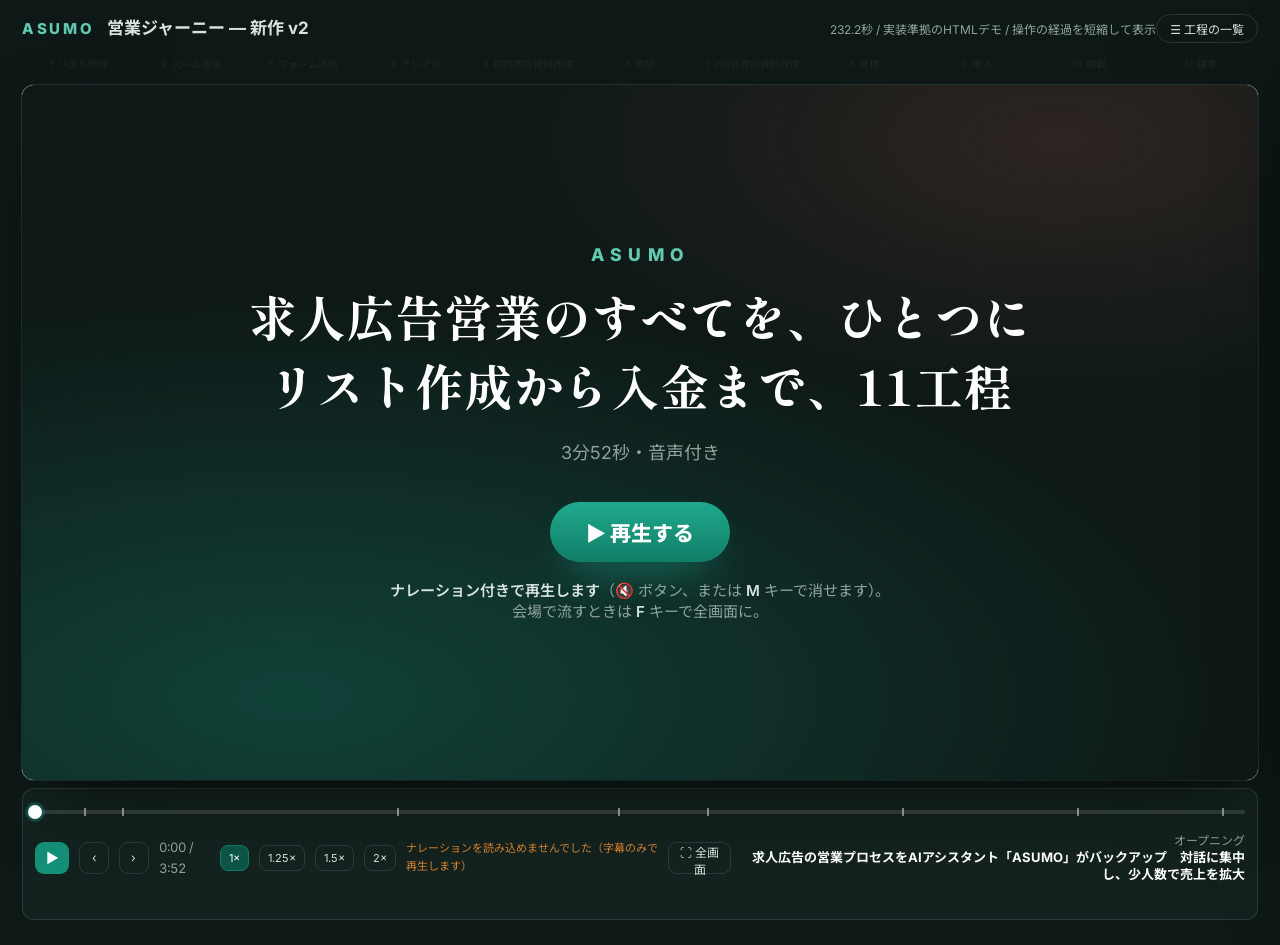
==== commit 18c3665e: "feat: 指定版の冒頭と末尾を反映して納品準備" ====
--- a/index.html
+++ b/index.html
@@ -691,7 +691,49 @@
  .hints{flex-wrap:wrap}
 }
 @media(prefers-reduced-motion:reduce){.scene,.cue,.show,.eb{transition:none!important;animation:none!important}}
-</style>
+</style><style id="reference-bookend-styles">.frame .scene.reference-bookend.tcard{display:flex;align-items:center;justify-content:center;background:var(--theater);padding:0 80px}
+.reference-bookend .tc{text-align:center;max-width:1120px}
+.reference-bookend .tc-eyebrow{font-size:15px;letter-spacing:.22em;color:var(--em-400);font-weight:700;margin-bottom:18px;min-height:20px}
+.reference-bookend .tc-title{font-size:52px;line-height:1.28;font-weight:800;color:#fff;margin:0;letter-spacing:.01em}
+.reference-bookend .tc-sub{font-size:26px;line-height:1.5;color:var(--em-200);margin:18px 0 0;font-weight:500}
+.reference-bookend .s11wrap{display:flex;flex-wrap:wrap;gap:10px;justify-content:center;max-width:1040px;margin:6px auto 0}
+.reference-bookend .s11{display:inline-flex;align-items:center;gap:8px;background:rgba(255,255,255,.09);border:1px solid rgba(255,255,255,.18);
+       color:#fff;border-radius:999px;padding:10px 18px;font-size:18px;font-weight:600;white-space:nowrap}
+.reference-bookend .s11 b{display:inline-flex;align-items:center;justify-content:center;width:24px;height:24px;border-radius:50%;
+         background:var(--em-500);color:#08201d;font-size:13px;font-weight:800}
+.reference-bookend .end-title.op .op-line{font-size:32px;font-weight:700;color:#fff;line-height:1.5;margin:6px 0 0;letter-spacing:.01em}
+.reference-bookend .end-title.op .op-line2{font-size:26px;font-weight:500;color:var(--em-200);margin-top:10px}
+.reference-bookend .end-title.op .et-rule{margin:26px 0 22px}
+.reference-bookend .gt{position:absolute;inset:0;padding:34px 70px 196px;display:flex;flex-direction:column;gap:12px;color:#fff}
+.reference-bookend .gt-h{display:flex;align-items:center;justify-content:space-between}
+.reference-bookend .gt-eyebrow{font-size:14px;letter-spacing:.24em;color:var(--em-300);font-weight:700}
+.reference-bookend .gt-legend{font-size:14px;color:var(--theater-muted);display:flex;align-items:center;gap:6px}
+.reference-bookend .gt-legend i{display:inline-block;width:14px;height:14px;border-radius:4px;margin-right:4px}
+.reference-bookend .gt-legend i.ai{background:var(--em-500)}
+.reference-bookend .gt-legend i.hu{background:#FF7A6B}
+.reference-bookend .gt-lanes,.reference-bookend .gt-row{display:grid;grid-template-columns:262px 1fr;align-items:center}
+.reference-bookend .gt-lanegrid{display:grid;grid-template-columns:repeat(11,1fr);gap:0 6px}
+.reference-bookend .gt-lane{font-size:12px;color:var(--theater-muted);border-top:1px solid var(--theater-line);padding-top:6px;white-space:nowrap;overflow:hidden;min-width:0;text-overflow:ellipsis}
+.reference-bookend .gt-lane i{font-style:normal;font-weight:800;color:var(--em-300);margin-right:6px;letter-spacing:.08em}
+.reference-bookend .gt-rows{display:flex;flex-direction:column;gap:7px}
+.reference-bookend .gt-row{height:38px}
+.reference-bookend .gt-label{display:flex;align-items:center;gap:10px;font-size:17px;font-weight:600;white-space:nowrap}
+.reference-bookend .gt-label b{display:inline-flex;align-items:center;justify-content:center;width:24px;height:24px;border-radius:50%;
+              background:rgba(255,255,255,.12);border:1px solid rgba(255,255,255,.22);font-size:12px;font-weight:800}
+.reference-bookend .gt-badge{font-size:11px;font-weight:800;color:#2b120e;background:#FF7A6B;border-radius:6px;padding:2px 7px;margin-left:2px}
+.reference-bookend .gt-track{position:relative;height:30px;border-left:1px solid var(--theater-line)}
+.reference-bookend .gt-track::before{content:"";position:absolute;left:0;right:0;top:50%;height:1px;background:rgba(255,255,255,.06)}
+.reference-bookend .gt-bar{position:absolute;top:2px;bottom:2px;border-radius:7px;background:linear-gradient(90deg,var(--em-500),var(--em-400));
+          box-shadow:0 4px 14px rgba(21,145,120,.35);transform:scaleX(0);transform-origin:left center;
+          transition:transform .55s cubic-bezier(.2,.8,.2,1),opacity .3s}
+.reference-bookend .gt-bar.cue{opacity:0;transform:scaleX(0)}
+.reference-bookend .gt-bar.cue.in{opacity:1;transform:scaleX(1)}
+.reference-bookend .gt-bar.human{background:linear-gradient(90deg,#FF7A6B,#FF9A8A);box-shadow:0 4px 16px rgba(255,111,97,.45);display:flex;align-items:center;justify-content:center}
+.reference-bookend .gt-bar.human em{font-style:normal;font-size:12px;font-weight:800;color:#2b120e;white-space:nowrap}
+.frame .scene.reference-bookend{background:transparent;transform:scale(1.012)!important;transition:opacity .6s var(--ease),transform .9s var(--ease)}
+.frame .scene.reference-bookend.on{transform:none!important}
+.frame .scene.reference-bookend.tcard{background:var(--theater)}
+@media(prefers-reduced-motion:reduce){.frame .scene.reference-bookend{transition:none!important}}</style>
 <div class="wrap">
 <header class="masthead">
 <div class="brand"><span class="logo">ASUMO</span><h1>営業ジャーニー — 新作 v2</h1></div>
@@ -704,12 +746,7 @@
 <div class="frame" id="frame"><div class="app">
 <nav aria-hidden="true" class="sidebar" id="sb"></nav>
 <div class="app-main"></div><!-- /app-main -->
-</div><section class="scene full v2-title" data-cinema="1" data-end="9.68" data-row="1" data-start="0.0" data-step="0"><div class="tcard"><div class="tcard-brand">ASUMO</div><h2 class="tcard-title title-line cue" data-in="0" data-out="5.5">求人広告の営業プロセスを<br/>AIアシスタント「ASUMO」がバックアップ</h2><h2 class="tcard-title title-line cue" data-in="5.65">対話に集中し、少人数で売上を拡大</h2></div></section><section class="scene full v2-title" data-cinema="1" data-end="12.67" data-row="2" data-start="9.68" data-step="0"><div class="tcard"><div class="tcard-brand">ASUMO</div><h2 class="tcard-title">人が集中するのは、対話だけ。</h2></div></section><section class="scene edited" data-end="16.96" data-nav="/list-build" data-start="12.67" data-step="0"><div class="page"><div class="container"><div class="page-head"><h1>求人広告営業の11工程</h1><div class="meta">リスト作成から請求まで</div>
-</div><div class="overview-board">
-
-<div class="eb-grid"><span class="eb cue" data-in="0.15"><i>1</i>リスト作成</span><span class="eb cue" data-in="0.29000000000000004"><i>2</i>メール送信</span><span class="eb cue" data-in="0.43000000000000005"><i>3</i>フォーム送信</span><span class="eb talk cue" data-in="0.5700000000000001"><i>4</i>テレアポ</span><span class="eb cue" data-in="0.7100000000000001"><i>5</i>初回商談資料</span><span class="eb talk cue" data-in="0.8500000000000001"><i>6</i>商談議事録</span><span class="eb cue" data-in="0.9900000000000001"><i>7</i>2回目商談資料</span><span class="eb cue" data-in="1.1300000000000001"><i>8</i>見積</span><span class="eb cue" data-in="1.27"><i>9</i>申し込み</span><span class="eb cue" data-in="1.4100000000000001"><i>10</i>掲載</span><span class="eb cue" data-in="1.55"><i>11</i>請求</span></div>
-
-</div></div></div><div aria-hidden="true" class="sidebar-focus" data-fx="0.4:4.1:11工程をひとつのシステムで" data-fxz="1"></div></section><section class="scene full v2-title" data-cinema="1" data-end="19.31" data-row="4" data-start="16.96" data-step="0"><div class="tcard"><div class="tcard-brand">ASUMO</div><h2 class="tcard-title">リード作成 〜 テレアポ準備</h2></div></section><section class="scene edited" data-end="54.2" data-nav="/list-build" data-start="19.31" data-step="1"><div class="page"><div class="container"><div class="page-head"><h1>🧱 リスト作成</h1><div class="meta">架電・DMの対象になる企業リストを組み立てます（外から新しい企業を探す／いまある企業から ICP適合で当たり先を選ぶ）。</div>
+</div><section class="scene full reference-bookend" data-cinema="1" data-end="9.7" data-start="0.0" data-step="0"><div class="cinema-bg end-bg"></div><div class="end-title op cue" data-in="0.25"><div aria-hidden="true" class="et-halo"></div><div aria-hidden="true" class="et-flash"></div><div aria-label="ASUMO" class="et-word" role="img"><span aria-hidden="true" style="--i:0">A</span><span aria-hidden="true" style="--i:1">S</span><span aria-hidden="true" style="--i:2">U</span><span aria-hidden="true" style="--i:3">M</span><span aria-hidden="true" style="--i:4">O</span><b aria-hidden="true" class="et-shine">ASUMO</b></div><div aria-hidden="true" class="et-rule"></div><p class="op-line cue" data-in="1.3">求人広告の営業プロセスをAIアシスタント「ASUMO」がバックアップ</p><p class="op-line op-line2 cue" data-in="5.4">対話に集中し、少人数で売上を拡大</p></div></section><section class="scene full tcard reference-bookend" data-cinema="1" data-end="12.7" data-start="9.7" data-step="0"><div class="tc"><div class="tc-eyebrow cue" data-in="0.15"></div><div class="tc-body cue" data-in="0.3"><h2 class="tc-title">人が集中するのは、対話だけ。</h2></div></div></section><section class="scene full gantt-scene reference-bookend" data-cinema="1" data-end="16.96" data-start="12.7" data-step="0"><div class="cinema-bg end-bg"></div><div class="gt cue" data-in="0"><div class="gt-h cue" data-in="0.1"><span class="gt-eyebrow">営業工程 1 〜 11</span></div><div class="gt-lanes"><span></span><div class="gt-lanegrid"><span class="gt-lane" style="grid-column:1 / span 3"><i>MA</i>リード獲得・育成</span><span class="gt-lane" style="grid-column:4 / span 6"><i>SFA</i>インサイド → フィールドセールス</span><span class="gt-lane" style="grid-column:10 / span 2"><i>CS</i>カスタマーセールス</span></div></div><div class="gt-rows"><div class="gt-row"><div class="gt-label cue" data-in="0.3"><b>1</b>リスト作成・取込</div><div class="gt-track"><div class="gt-bar cue" data-in="0.3" style="left:0.000%;width:9.091%"></div></div></div><div class="gt-row"><div class="gt-label cue" data-in="0.52"><b>2</b>メール送信</div><div class="gt-track"><div class="gt-bar cue" data-in="0.52" style="left:9.091%;width:9.091%"></div></div></div><div class="gt-row"><div class="gt-label cue" data-in="0.74"><b>3</b>フォーム送信</div><div class="gt-track"><div class="gt-bar cue" data-in="0.74" style="left:18.182%;width:9.091%"></div></div></div><div class="gt-row"><div class="gt-label cue" data-in="0.96"><b>4</b>テレアポ</div><div class="gt-track"><div class="gt-bar cue" data-in="0.96" style="left:27.273%;width:9.091%"></div></div></div><div class="gt-row"><div class="gt-label cue" data-in="1.18"><b>5</b>初回商談資料</div><div class="gt-track"><div class="gt-bar cue" data-in="1.18" style="left:36.364%;width:9.091%"></div></div></div><div class="gt-row"><div class="gt-label cue" data-in="1.4"><b>6</b>商談・議事録</div><div class="gt-track"><div class="gt-bar cue" data-in="1.4" style="left:45.455%;width:9.091%"></div></div></div><div class="gt-row"><div class="gt-label cue" data-in="1.62"><b>7</b>2回目商談資料</div><div class="gt-track"><div class="gt-bar cue" data-in="1.62" style="left:54.545%;width:9.091%"></div></div></div><div class="gt-row"><div class="gt-label cue" data-in="1.84"><b>8</b>見積</div><div class="gt-track"><div class="gt-bar cue" data-in="1.84" style="left:63.636%;width:9.091%"></div></div></div><div class="gt-row"><div class="gt-label cue" data-in="2.06"><b>9</b>申し込み</div><div class="gt-track"><div class="gt-bar cue" data-in="2.06" style="left:72.727%;width:9.091%"></div></div></div><div class="gt-row"><div class="gt-label cue" data-in="2.28"><b>10</b>掲載</div><div class="gt-track"><div class="gt-bar cue" data-in="2.28" style="left:81.818%;width:9.091%"></div></div></div><div class="gt-row"><div class="gt-label cue" data-in="2.5"><b>11</b>請求</div><div class="gt-track"><div class="gt-bar cue" data-in="2.5" style="left:90.909%;width:9.091%"></div></div></div></div></div></section><section class="scene full v2-title" data-cinema="1" data-end="19.31" data-row="4" data-start="16.96" data-step="0"><div class="tcard"><div class="tcard-brand">ASUMO</div><h2 class="tcard-title">リード作成 〜 テレアポ準備</h2></div></section><section class="scene edited" data-end="54.2" data-nav="/list-build" data-start="19.31" data-step="1"><div class="page"><div class="container"><div class="page-head"><h1>🧱 リスト作成</h1><div class="meta">架電・DMの対象になる企業リストを組み立てます（外から新しい企業を探す／いまある企業から ICP適合で当たり先を選ぶ）。</div>
 <div class="flow-strip"><span class="flow-pos">営業工程 <b>1</b><span class="flow-tot"> / 11</span></span><span class="flow-links"><span class="flow-link disabled">← 最初の工程</span><span class="flow-link next">次: メール送信 →</span></span></div></div><div class="panel v2-slot cue" data-fx="4.5:13.7:2つの作り方" data-fxz="1.06" data-in="0" data-out="14.05"><h2>どうやってリストを作りますか</h2>
 <div class="row" style="align-items:stretch">
 <div class="btn in" data-click="10.7" style="flex:1 1 280px;text-align:left;padding:12px 14px;white-space:normal;align-items:flex-start;gap:10px"><div><b>🎯 ICP適合 × インテントで当たり先を選ぶ</b><br/><span class="pill done" style="margin-top:4px">すぐ使える</span></div><span class="small" style="opacity:.85;font-weight:400">asumo が既に持っている企業から、理想顧客像への合致（ICP適合）と、今その会社が動いているか（インテント）の2軸で選びます。母集団は増えません（設定不要ですぐ使えます）。</span></div>
@@ -1006,23 +1043,14 @@
 <tr class="cue" data-in="3.1"><td class="mono small">P20261001-001</td><td><a>ロジテック物流株式会社</a></td><td class="mono small">C20260930-001</td><td>ドライバーズワーク</td><td class="small mono">2026-10-01 〜 2027-09-29</td><td><span class="pill in_progress in show" data-in="0" data-out="9.45">入稿待ち</span><span class="pill done show" data-in="9.45">掲載中</span></td><td class="r">0</td><td><span class="btn sm success in show" data-click="8.7" data-in="0" data-out="9.45">▶ 掲載開始</span><span class=""><span class="btn sm show" data-click="12" data-in="9.45">💴 請求へ</span> <span class="btn sm secondary">■ 終了</span></span></td></tr>
 
 
-</tbody></table></div></div></div><div class="toast cue" data-in="3.2" data-out="6.5"><div class="banner ok">✅ 掲載を登録しました。原稿が入稿できたら「掲載開始」を押してください。</div></div><div class="toast cue" data-in="9.6" data-out="14.46"><div class="banner ok">✅ 掲載中にしました。今月分から請求対象に並びます。</div></div></section><section class="scene full v2-title" data-cinema="1" data-end="202.5" data-row="44" data-start="200.15" data-step="0"><div class="tcard"><div class="tcard-brand">ASUMO</div><h2 class="tcard-title">請求後の入金までフォロー</h2></div></section><section class="scene edited" data-end="220.1" data-nav="/issuance" data-start="202.5" data-step="11"><div class="page"><div class="container"><div class="page-head"><h1>発行状況</h1><div class="meta">未入金を追う</div></div><div class="panel"><table class="tbl" data-fx="13.7:17.4:最終の督促と回数を共有" data-fxz="1.05"><thead><tr><th>請求番号</th><th>会社</th><th>請求額（税込）</th><th>入金済</th><th>残額</th><th>督促</th><th></th></tr></thead><tbody><tr><td>I20261031-001</td><td>ロジテック物流株式会社</td><td>¥32,780</td><td><span class="show" data-in="0" data-out="8.2">¥0</span><span class="show" data-in="8.2">¥20,000</span></td><td><span class="show" data-in="0" data-out="8.2">¥32,780</span><span class="show" data-in="8.2">¥12,780</span></td><td><span class="show" data-in="0" data-out="13.6">なし</span><span class="show" data-in="13.6">1回<br/><span class="small muted">最終 2026-12-02（電話）</span></span></td><td><span class="btn secondary sm" data-click="10.0">📣 督促</span></td></tr></tbody></table></div><div class="panel payment-panel cue" data-fx="2.65:8.1:日付と金額で一部入金を記録" data-fxz="1.08" data-in="0.6" data-out="8.2"><div class="h2row"><h2>入金を登録</h2><span class="btn secondary sm">✕ 閉じる</span></div><p class="small muted">I20261031-001 ／ ロジテック物流株式会社</p><div class="row"><div class="field"><label>入金日</label><div class="inp">2026-12-01</div></div><div class="field"><label>入金額（円）</label><div class="inp"><span class="type" data-dur="1.2" data-in="3" data-type="20000"></span></div></div><span class="btn secondary">残額を全額</span></div><p class="small cue" data-in="4.2">残額に満たないので<b>一部入金</b>として記録します。残り ¥12,780 は未入金のまま発行状況で追い続けます。</p><p class="small muted">登録した入金は取り消せません。金額と日付を確かめてから押してください。</p><div class="row"><span class="btn secondary">やめる</span><span class="btn success" data-click="6.75">💴 一部入金として登録</span></div></div><div class="panel dunning-panel cue" data-fx="10.55:13.55:相手の反応・次の約束を記録" data-fxz="1.04" data-in="10.5" data-out="13.6"><div class="h2row"><h2>督促を記録</h2><span class="btn secondary sm">✕ 閉じる</span></div><p class="small muted">I20261031-001 ／ ロジテック物流株式会社 ／ 残額 <b>¥12,780</b></p><div class="row"><div class="field"><label>手段</label><div class="sel">電話</div></div><div class="field"><label>督促日</label><div class="inp">2026-12-02</div></div></div><div class="field"><label>ひとこと（相手の反応・次の約束）</label><div class="ta"><span class="type" data-dur="1.8" data-in="10.7" data-type="経理ご担当者様。12/5 に残額を振込予定とのこと。"></span></div></div><div class="row"><span class="btn" data-click="12.7">📣 督促を記録</span><span class="small muted">記録は消せません（誰がいつ連絡したかの証跡）。</span></div><div class=""><h3>これまでの督促　0回</h3><p class="small muted">まだ督促の記録はありません。</p></div></div></div></div><div class="toast cue" data-in="8.2" data-out="10.5"><div class="banner ok">I20261031-001 に ¥20,000 の一部入金を記録しました。残額 ¥12,780 は引き続きここで追います。</div></div><div class="toast cue" data-in="13.6" data-out="17.6"><div class="banner ok">I20261031-001 の督促（電話・2026-12-02）を記録しました。通算 1 回。</div></div></section><section class="scene full" data-cinema="1" data-end="227.91" data-start="220.1" data-step="12">
-<div class="cinema-bg end-bg"></div>
-<div class="end-board cue" data-in="0.15" data-out="7.81">
-<div class="eb-h">求人広告営業の11工程</div>
-<div class="eb-grid"><span class="eb cue" data-in="0.35"><i>1</i>リスト作成</span><span class="eb cue" data-in="0.65"><i>2</i>メール送信</span><span class="eb cue" data-in="0.95"><i>3</i>フォーム送信</span><span class="eb talk cue" data-in="1.25"><i>4</i>テレアポ</span><span class="eb cue" data-in="1.55"><i>5</i>初回商談資料</span><span class="eb talk cue" data-in="1.85"><i>6</i>商談議事録</span><span class="eb cue" data-in="2.15"><i>7</i>2回目商談資料</span><span class="eb cue" data-in="2.45"><i>8</i>見積</span><span class="eb cue" data-in="2.75"><i>9</i>申し込み</span><span class="eb cue" data-in="3.05"><i>10</i>掲載</span><span class="eb cue" data-in="3.35"><i>11</i>請求</span></div>
-<div class="eb-note cue" data-in="4.0">対話に集中し、少人数で売上を拡大</div>
-</div>
-<!-- 最後の板。テロップが「求人広告営業のすべてを、ひとつに。ASUMO」を出すので、
-               ここで同じ文を重ねない。出すのはロゴと、動画が通ってきた範囲だけ。 -->
-
-</section><section class="scene full v2-title" data-cinema="1" data-end="232.2" data-row="50" data-start="227.91" data-step="0"><div class="tcard"><div class="end-title">
-
-
-<div aria-label="ASUMO" class="et-word" role="img"><span aria-hidden="true" style="--i:0">A</span><span aria-hidden="true" style="--i:1">S</span><span aria-hidden="true" style="--i:2">U</span><span aria-hidden="true" style="--i:3">M</span><span aria-hidden="true" style="--i:4">O</span></div>
+</tbody></table></div></div></div><div class="toast cue" data-in="3.2" data-out="6.5"><div class="banner ok">✅ 掲載を登録しました。原稿が入稿できたら「掲載開始」を押してください。</div></div><div class="toast cue" data-in="9.6" data-out="14.46"><div class="banner ok">✅ 掲載中にしました。今月分から請求対象に並びます。</div></div></section><section class="scene full v2-title" data-cinema="1" data-end="202.5" data-row="44" data-start="200.15" data-step="0"><div class="tcard"><div class="tcard-brand">ASUMO</div><h2 class="tcard-title">請求後の入金までフォロー</h2></div></section><section class="scene edited" data-end="220.1" data-nav="/issuance" data-start="202.5" data-step="11"><div class="page"><div class="container"><div class="page-head"><h1>発行状況</h1><div class="meta">未入金を追う</div></div><div class="panel"><table class="tbl" data-fx="13.7:17.4:最終の督促と回数を共有" data-fxz="1.05"><thead><tr><th>請求番号</th><th>会社</th><th>請求額（税込）</th><th>入金済</th><th>残額</th><th>督促</th><th></th></tr></thead><tbody><tr><td>I20261031-001</td><td>ロジテック物流株式会社</td><td>¥32,780</td><td><span class="show" data-in="0" data-out="8.2">¥0</span><span class="show" data-in="8.2">¥20,000</span></td><td><span class="show" data-in="0" data-out="8.2">¥32,780</span><span class="show" data-in="8.2">¥12,780</span></td><td><span class="show" data-in="0" data-out="13.6">なし</span><span class="show" data-in="13.6">1回<br/><span class="small muted">最終 2026-12-02（電話）</span></span></td><td><span class="btn secondary sm" data-click="10.0">📣 督促</span></td></tr></tbody></table></div><div class="panel payment-panel cue" data-fx="2.65:8.1:日付と金額で一部入金を記録" data-fxz="1.08" data-in="0.6" data-out="8.2"><div class="h2row"><h2>入金を登録</h2><span class="btn secondary sm">✕ 閉じる</span></div><p class="small muted">I20261031-001 ／ ロジテック物流株式会社</p><div class="row"><div class="field"><label>入金日</label><div class="inp">2026-12-01</div></div><div class="field"><label>入金額（円）</label><div class="inp"><span class="type" data-dur="1.2" data-in="3" data-type="20000"></span></div></div><span class="btn secondary">残額を全額</span></div><p class="small cue" data-in="4.2">残額に満たないので<b>一部入金</b>として記録します。残り ¥12,780 は未入金のまま発行状況で追い続けます。</p><p class="small muted">登録した入金は取り消せません。金額と日付を確かめてから押してください。</p><div class="row"><span class="btn secondary">やめる</span><span class="btn success" data-click="6.75">💴 一部入金として登録</span></div></div><div class="panel dunning-panel cue" data-fx="10.55:13.55:相手の反応・次の約束を記録" data-fxz="1.04" data-in="10.5" data-out="13.6"><div class="h2row"><h2>督促を記録</h2><span class="btn secondary sm">✕ 閉じる</span></div><p class="small muted">I20261031-001 ／ ロジテック物流株式会社 ／ 残額 <b>¥12,780</b></p><div class="row"><div class="field"><label>手段</label><div class="sel">電話</div></div><div class="field"><label>督促日</label><div class="inp">2026-12-02</div></div></div><div class="field"><label>ひとこと（相手の反応・次の約束）</label><div class="ta"><span class="type" data-dur="1.8" data-in="10.7" data-type="経理ご担当者様。12/5 に残額を振込予定とのこと。"></span></div></div><div class="row"><span class="btn" data-click="12.7">📣 督促を記録</span><span class="small muted">記録は消せません（誰がいつ連絡したかの証跡）。</span></div><div class=""><h3>これまでの督促　0回</h3><p class="small muted">まだ督促の記録はありません。</p></div></div></div></div><div class="toast cue" data-in="8.2" data-out="10.5"><div class="banner ok">I20261031-001 に ¥20,000 の一部入金を記録しました。残額 ¥12,780 は引き続きここで追います。</div></div><div class="toast cue" data-in="13.6" data-out="17.6"><div class="banner ok">I20261031-001 の督促（電話・2026-12-02）を記録しました。通算 1 回。</div></div></section><section class="scene full gantt-scene reference-bookend" data-cinema="1" data-end="232.2" data-start="220.1" data-step="12"><div class="cinema-bg end-bg"></div><div class="gt cue" data-in="0" data-out="5.9"><div class="gt-h cue" data-in="0.1"><span class="gt-eyebrow">営業工程 1 〜 11</span><span class="gt-legend cue" data-in="3.7"><i class="ai"></i>AI とシステム　<i class="hu"></i>人が話す</span></div><div class="gt-lanes"><span></span><div class="gt-lanegrid"><span class="gt-lane" style="grid-column:1 / span 3"><i>MA</i>リード獲得・育成</span><span class="gt-lane" style="grid-column:4 / span 6"><i>SFA</i>インサイド → フィールドセールス</span><span class="gt-lane" style="grid-column:10 / span 2"><i>CS</i>カスタマーセールス</span></div></div><div class="gt-rows"><div class="gt-row"><div class="gt-label cue" data-in="0.3"><b>1</b>リスト作成・取込</div><div class="gt-track"><div class="gt-bar cue" data-in="0.3" style="left:0.000%;width:9.091%"></div></div></div><div class="gt-row"><div class="gt-label cue" data-in="0.56"><b>2</b>メール送信</div><div class="gt-track"><div class="gt-bar cue" data-in="0.56" style="left:9.091%;width:9.091%"></div></div></div><div class="gt-row"><div class="gt-label cue" data-in="0.82"><b>3</b>フォーム送信</div><div class="gt-track"><div class="gt-bar cue" data-in="0.82" style="left:18.182%;width:9.091%"></div></div></div><div class="gt-row"><div class="gt-label cue" data-in="1.08"><b>4</b>テレアポ<span class="gt-badge cue" data-in="3.7">人</span></div><div class="gt-track"><div class="gt-bar cue" data-in="1.08" style="left:27.273%;width:9.091%"></div><div class="gt-bar human cue" data-in="3.7" style="left:27.273%;width:9.091%"><em>人が話す</em></div></div></div><div class="gt-row"><div class="gt-label cue" data-in="1.34"><b>5</b>初回商談資料</div><div class="gt-track"><div class="gt-bar cue" data-in="1.34" style="left:36.364%;width:9.091%"></div></div></div><div class="gt-row"><div class="gt-label cue" data-in="1.6"><b>6</b>商談・議事録<span class="gt-badge cue" data-in="3.7">人</span></div><div class="gt-track"><div class="gt-bar cue" data-in="1.6" style="left:45.455%;width:9.091%"></div><div class="gt-bar human cue" data-in="3.7" style="left:45.455%;width:9.091%"><em>人が話す</em></div></div></div><div class="gt-row"><div class="gt-label cue" data-in="1.86"><b>7</b>2回目商談資料</div><div class="gt-track"><div class="gt-bar cue" data-in="1.86" style="left:54.545%;width:9.091%"></div></div></div><div class="gt-row"><div class="gt-label cue" data-in="2.12"><b>8</b>見積</div><div class="gt-track"><div class="gt-bar cue" data-in="2.12" style="left:63.636%;width:9.091%"></div></div></div><div class="gt-row"><div class="gt-label cue" data-in="2.38"><b>9</b>申し込み</div><div class="gt-track"><div class="gt-bar cue" data-in="2.38" style="left:72.727%;width:9.091%"></div></div></div><div class="gt-row"><div class="gt-label cue" data-in="2.64"><b>10</b>掲載</div><div class="gt-track"><div class="gt-bar cue" data-in="2.64" style="left:81.818%;width:9.091%"></div></div></div><div class="gt-row"><div class="gt-label cue" data-in="2.9"><b>11</b>請求</div><div class="gt-track"><div class="gt-bar cue" data-in="2.9" style="left:90.909%;width:9.091%"></div></div></div></div></div><div class="end-title cue" data-in="6.2">
+<div aria-hidden="true" class="et-halo"></div>
+<div aria-hidden="true" class="et-flash"></div>
+<div aria-label="ASUMO" class="et-word" role="img"><span aria-hidden="true" style="--i:0">A</span><span aria-hidden="true" style="--i:1">S</span><span aria-hidden="true" style="--i:2">U</span><span aria-hidden="true" style="--i:3">M</span><span aria-hidden="true" style="--i:4">O</span><b aria-hidden="true" class="et-shine">ASUMO</b></div>
 <div aria-hidden="true" class="et-rule"></div>
-<div class="et-sub">求人広告の営業プロセスをAIで変える。</div>
-</div></div></section></div><!-- /frame -->
+<div class="et-sub">求人広告の営業プロセスを、AIで変える。</div>
+</div>
+</section></div><!-- /frame -->
 <!-- ここから下は 1440×810 の外側。ステージ実幅 --sw を基準に拡縮するので
             ウィンドウでも全画面でもプロジェクタでも同じ大きさで読める。 -->
 <div aria-hidden="true" class="vig"></div>
@@ -1047,7 +1075,7 @@
 </div>
 </div>
 </div>
-<audio id="narr" preload="auto" src="narration.mp3"></audio>
+<audio id="narr" preload="auto" src="narration-bookends.wav"></audio>
 <script>
 (function(){
   'use strict';
